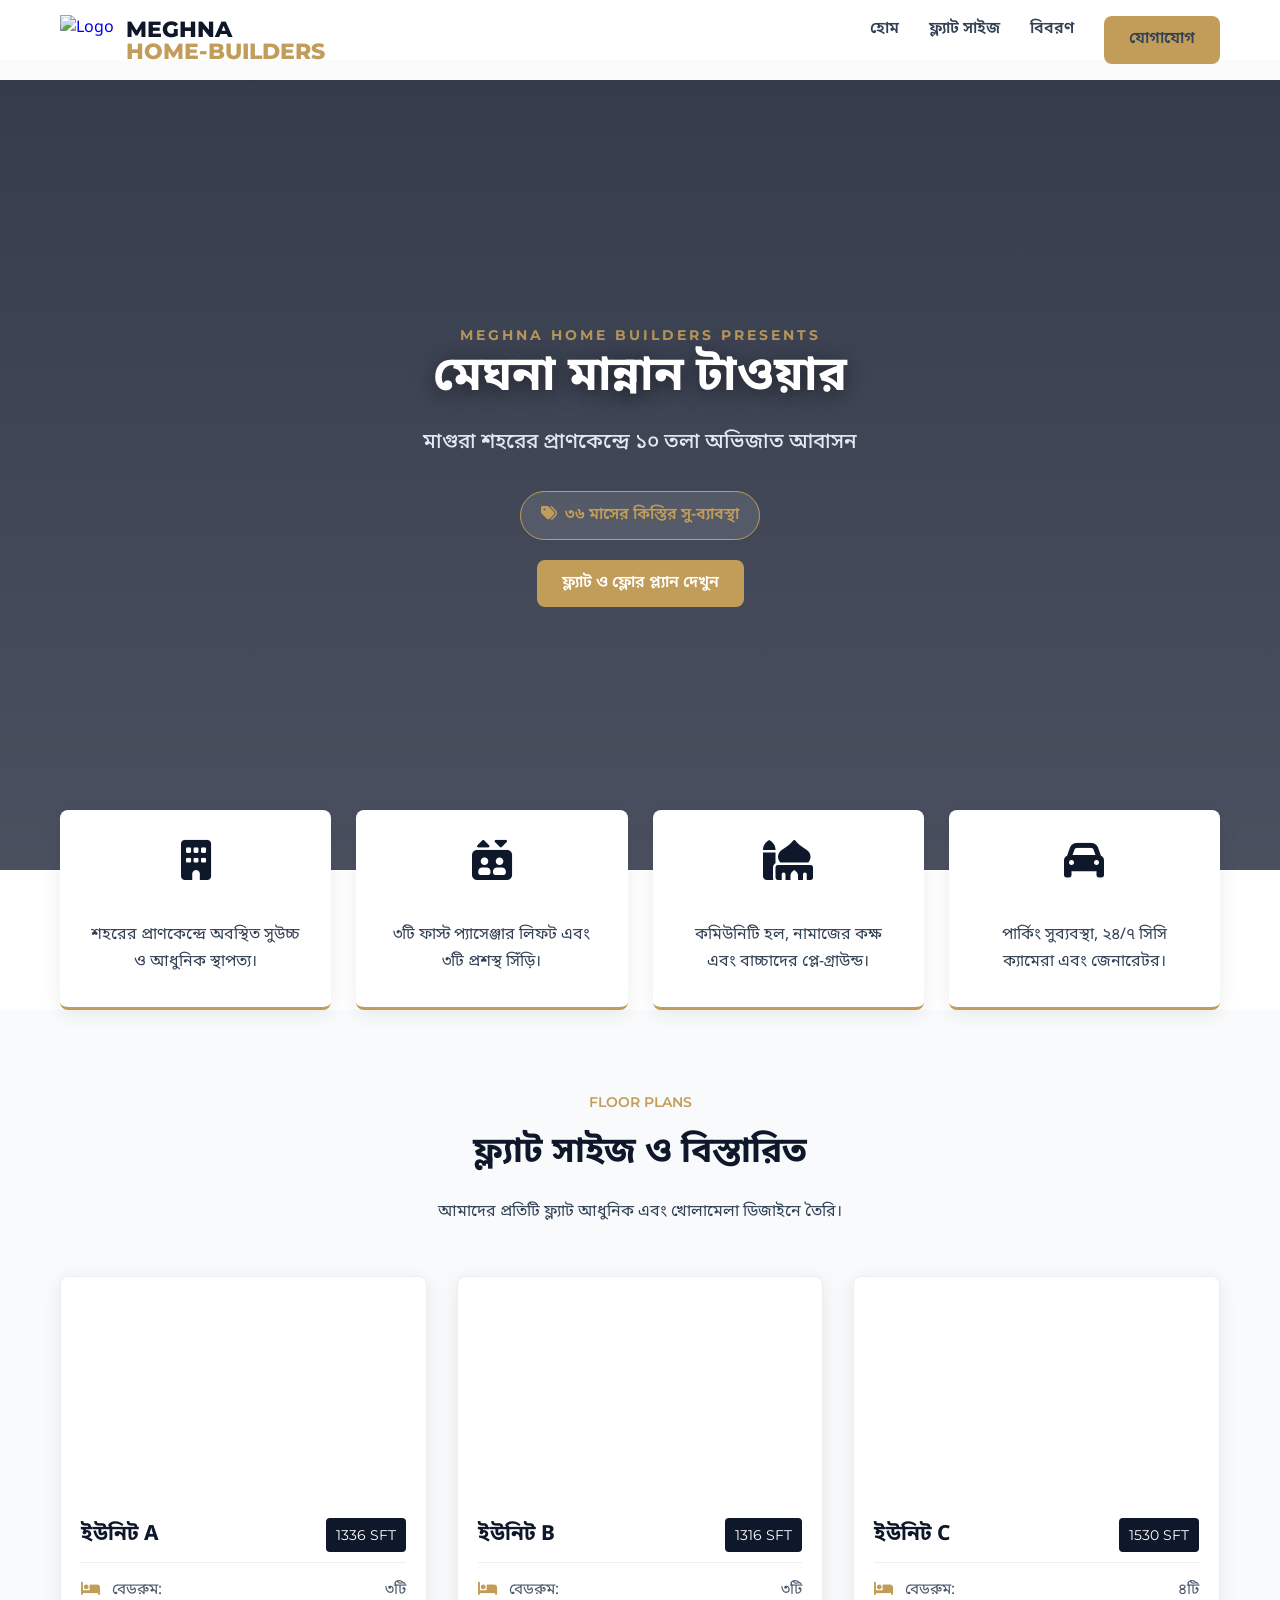
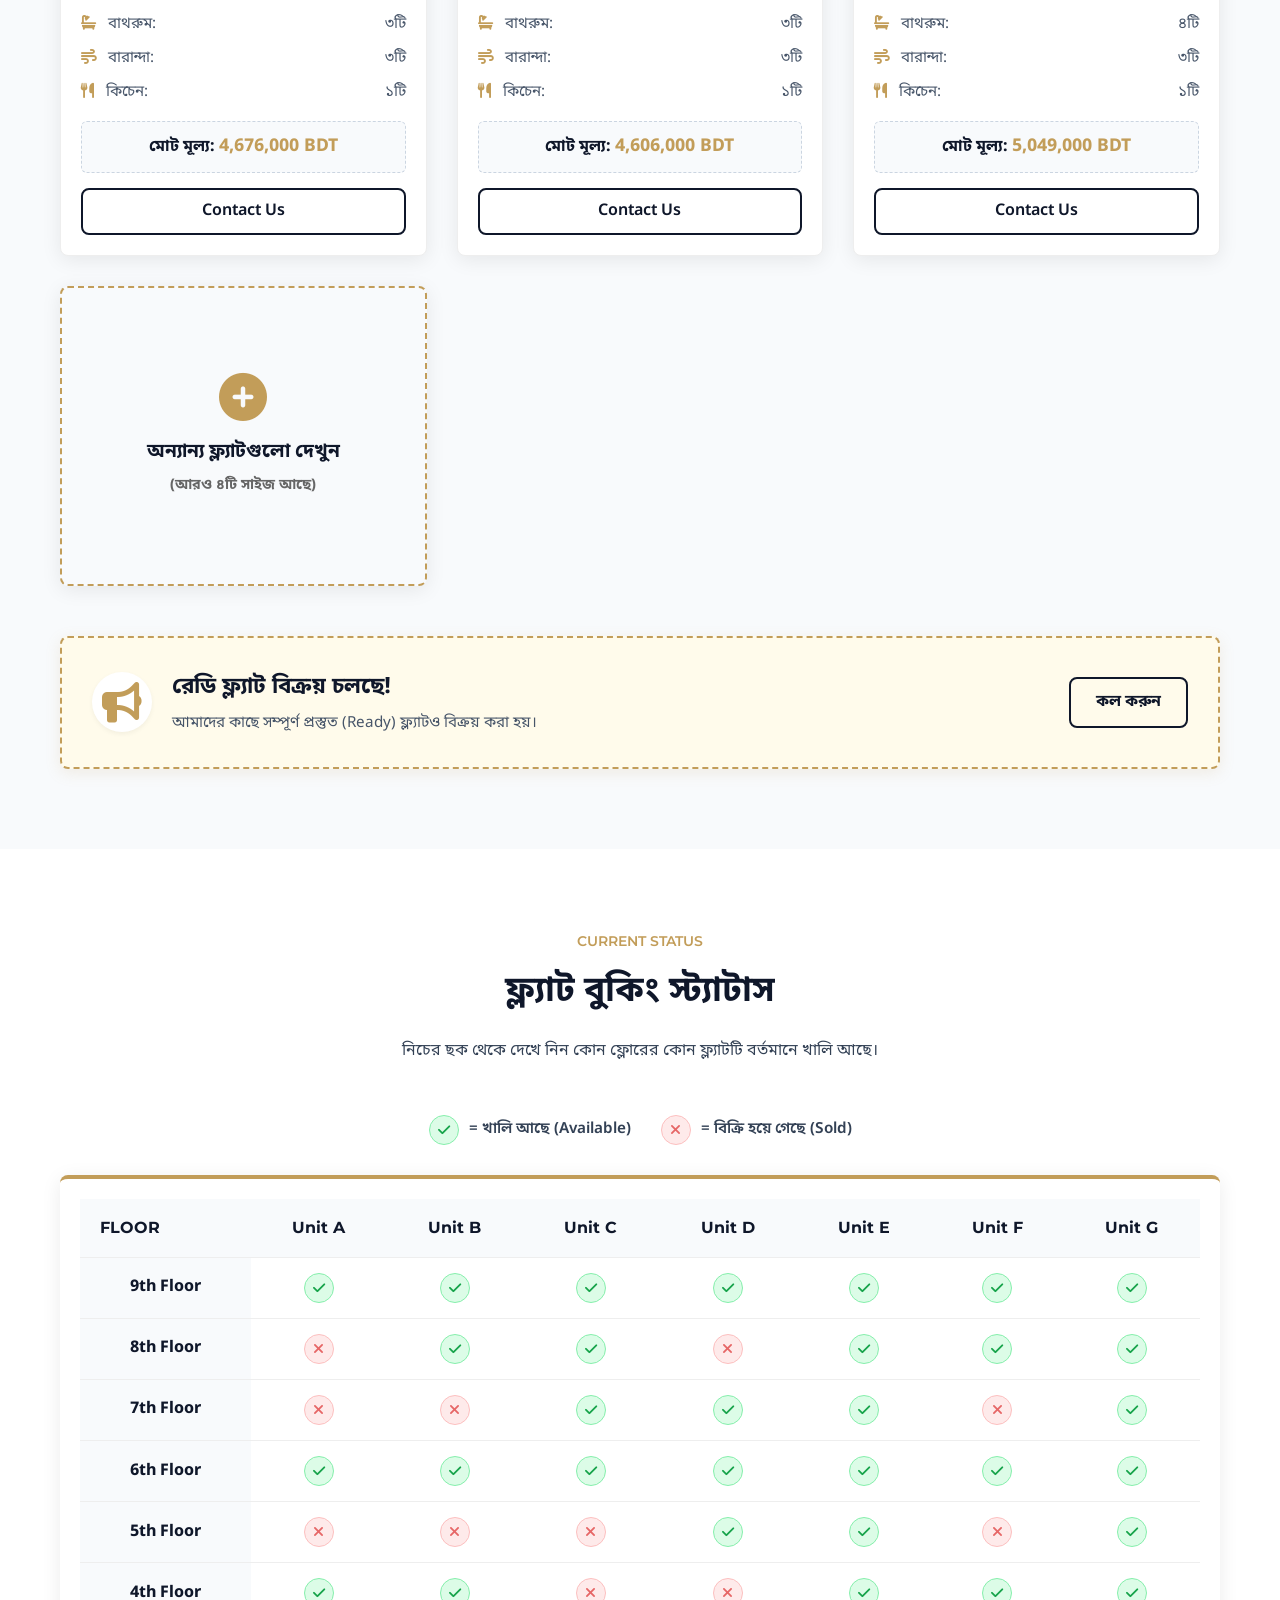
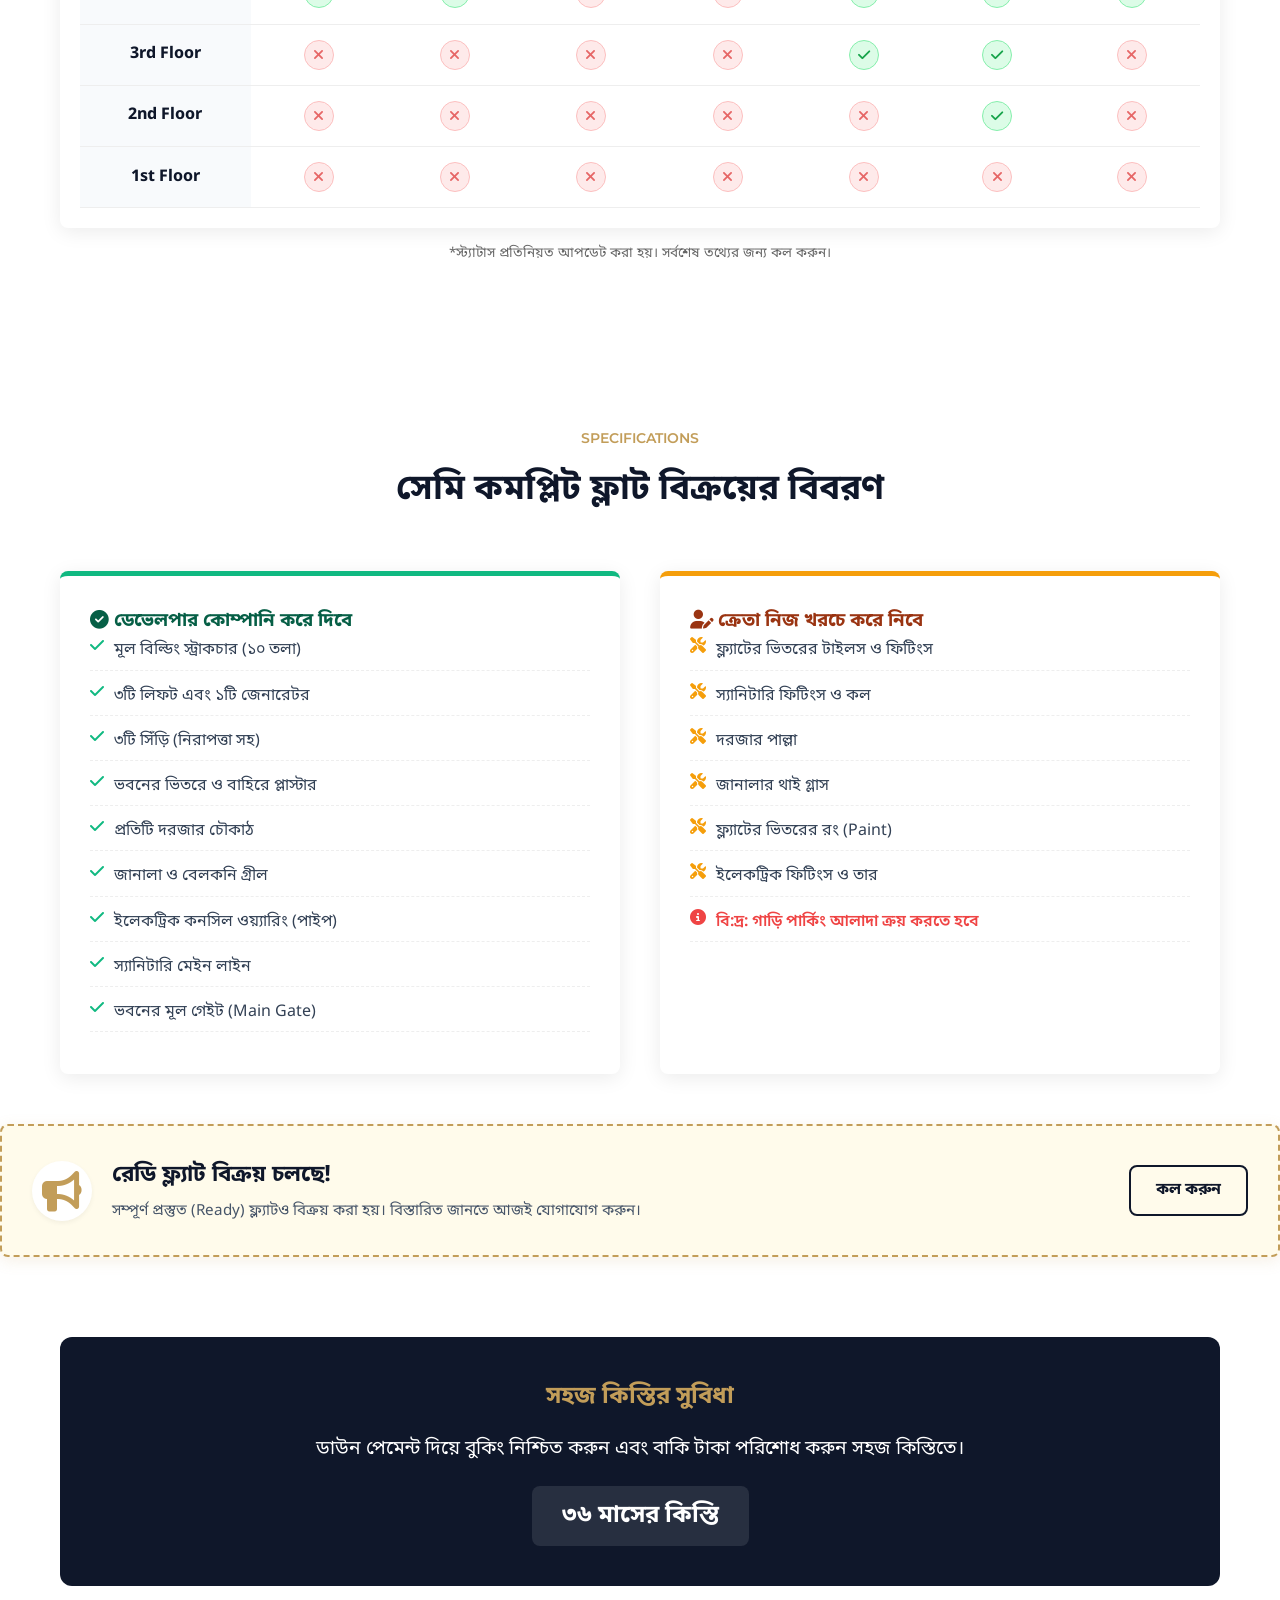
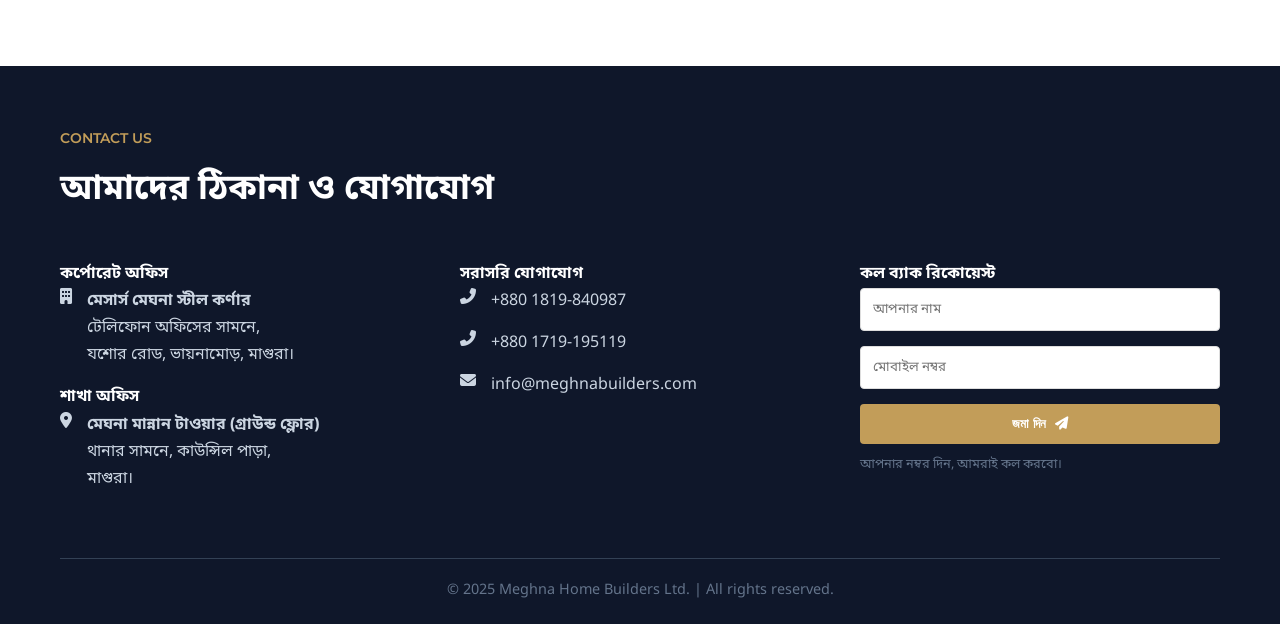
==== index.html @ 2ea417c2 "Update index.html Small update" ====
<!doctypehtml>
<html lang=bn>
   <meta charset=UTF-8>
   <meta content="width=device-width,initial-scale=1"name=viewport>
   <!-- Social Media Sharing Meta Tags -->
<meta property="og:title" content="Meghna Mannan Tower - Luxury Living in Magura">
<meta property="og:description" content="10 Storied Building, 3 Lifts, Community Hall. Book your flat today!">
<meta property="og:image" content="https://i.ibb.co.com/zVhRbnTK/meghna.jpg"> <!-- Uses your logo or use a building pic -->
<meta property="og:url" content="https://meghnabuilders.com">
<meta property="og:type" content="website">
   <title>Meghna Home Builders Ltd. - Magura</title>
   <link href=https://fonts.googleapis.com rel=preconnect>
   <link href=https://fonts.gstatic.com rel=preconnect crossorigin>
   <link href="https://fonts.googleapis.com/css2?family=Montserrat:wght@400;600;700&family=Noto+Sans+Bengali:wght@300;400;500;600;700&display=swap"rel=stylesheet>
   <link href=https://cdnjs.cloudflare.com/ajax/libs/font-awesome/6.4.0/css/all.min.css rel=stylesheet>
<style>:root {
	--primary: #0f172a;
	--primary-light: #1e293b;
	--gold: #c29d59;
	--gold-hover: #d4af37;
	--bg-light: #f8fafc;
	--white: #ffffff;
	--text-main: #334155;
	--text-light: #475569;
	--font-eng: 'Montserrat', sans-serif;
	--font-bn: 'Noto Sans Bengali', sans-serif;
	--shadow: 0 4px 20px rgba(0, 0, 0, 0.08);
	--radius: 8px
}

* {
	margin: 0;
	padding: 0;
	box-sizing: border-box;
	scroll-behavior: smooth
}

body {
	font-family: var(--font-bn);
	color: var(--text-main);
	background-color: var(--white);
	line-height: 1.7;
	overflow-x: hidden
}

h1,
h2,
h3,
h4 {
	font-family: var(--font-bn);
	color: var(--primary);
	font-weight: 700
}

a {
	text-decoration: none;
	transition: .3s
}

ul {
	list-style: none
}

.container {
	max-width: 1200px;
	margin: 0 auto;
	padding: 0 20px
}

.section-padding {
	padding: 80px 0
}

.section-title {
	text-align: center;
	margin-bottom: 50px
}

.section-title span {
	color: var(--gold);
	font-weight: 600;
	text-transform: uppercase;
	font-size: .9rem;
	display: block;
	margin-bottom: 10px;
	font-family: var(--font-eng)
}

.section-title h2 {
	font-size: 2.2rem;
	margin-bottom: 15px
}

.reveal {
	opacity: 0;
	transform: translateY(30px);
	transition: all .8s ease
}

.reveal.active {
	opacity: 1;
	transform: translateY(0)
}

nav {
	position: fixed;
	top: 0;
	width: 100%;
	z-index: 1000;
	background: rgba(255, 255, 255, .98);
	box-shadow: 0 2px 15px rgba(0, 0, 0, .05);
	padding: 15px 0
}

.nav-wrapper {
	display: flex;
	justify-content: space-between;
	align-items: center
}

.logo {
	font-family: var(--font-eng);
	font-weight: 800;
	font-size: 1.4rem;
	color: var(--primary);
	text-transform: uppercase
}

.logo span {
	color: var(--gold)
}

.nav-menu {
	display: flex;
	gap: 30px
}

.nav-menu a {
	color: var(--text-main);
	font-weight: 600
}

.nav-menu a:hover {
	color: var(--gold)
}

.btn-gold {
	background: var(--gold);
	color: #fff;
	padding: 10px 25px;
	border-radius: var(--radius);
	font-weight: 600;
	display: inline-block
}

.btn-gold:hover {
	background: var(--gold-hover);
	transform: translateY(-2px)
}

.hero {
	height: 90vh;
	background: linear-gradient(rgba(15, 23, 42, .85), rgba(15, 23, 42, .75)), url(https://i.ibb.co.com/nMQMP2HK/meghna.jpg?q=80&w=2070&auto=format&fit=crop);
	background-size: cover;
	background-position: center;
	background-attachment: fixed;
	display: flex;
	align-items: center;
	justify-content: center;
	text-align: center;
	color: #fff;
	padding: 0 20px;
	margin-top: 60px
}

.hero h1 {
	font-size: 3rem;
	color: #fff;
	margin-bottom: 20px
}

.hero-badge {
	background: rgba(255, 255, 255, .1);
	border: 1px solid var(--gold);
	padding: 10px 20px;
	border-radius: 50px;
	color: var(--gold);
	font-weight: 600;
	margin-bottom: 20px;
	display: inline-block
}

.flat-grid {
	display: grid;
	grid-template-columns: repeat(auto-fill, minmax(300px, 1fr));
	gap: 30px
}

.flat-card {
	background: #fff;
	border-radius: var(--radius);
	overflow: hidden;
	box-shadow: var(--shadow);
	border: 1px solid #eee;
	transition: .3s
}

.flat-card:hover {
	transform: translateY(-5px);
	border-color: var(--gold)
}

.flat-img {
	height: 220px;
	background-size: cover;
	background-position: center
}

.flat-body {
	padding: 20px
}

.flat-title {
	display: flex;
	justify-content: space-between;
	align-items: center;
	margin-bottom: 15px;
	border-bottom: 1px solid #eee;
	padding-bottom: 10px
}

.flat-title h3 {
	font-size: 1.3rem;
	margin: 0
}

.size-badge {
	background: var(--primary);
	color: #fff;
	padding: 5px 10px;
	border-radius: 4px;
	font-size: .9rem;
	font-family: var(--font-eng)
}

.flat-features li {
	display: flex;
	justify-content: space-between;
	margin-bottom: 8px;
	font-size: .95rem;
	color: var(--text-light)
}

.flat-features i {
	color: var(--gold);
	margin-right: 8px
}

.show-more-card {
	display: flex;
	flex-direction: column;
	align-items: center;
	justify-content: center;
	background: var(--bg-light);
	border: 2px dashed var(--gold);
	cursor: pointer;
	min-height: 300px;
	transition: .3s
}

.show-more-card:hover {
	background: #fffbeb
}

.show-more-card i {
	font-size: 3rem;
	color: var(--gold);
	margin-bottom: 15px
}

.show-more-card span {
	font-size: 1.2rem;
	font-weight: 700;
	color: var(--primary)
}

.hidden-flats {
	display: none
}

.features-grid {
	display: grid;
	grid-template-columns: repeat(auto-fit, minmax(250px, 1fr));
	gap: 25px;
	margin-top: -60px;
	position: relative;
	z-index: 10
}

.feature-box {
	background: #fff;
	padding: 30px;
	border-radius: var(--radius);
	box-shadow: var(--shadow);
	text-align: center;
	border-bottom: 3px solid var(--gold)
}

.feature-box i {
	font-size: 2.5rem;
	color: var(--primary);
	margin-bottom: 15px
}

.specs-container {
	display: grid;
	grid-template-columns: 1fr 1fr;
	gap: 40px
}

.spec-card {
	background: #fff;
	padding: 30px;
	border-radius: var(--radius);
	box-shadow: var(--shadow)
}

.spec-card.developer {
	border-top: 5px solid #10b981
}

.spec-card.buyer {
	border-top: 5px solid #f59e0b
}

.spec-list li {
	margin-bottom: 12px;
	border-bottom: 1px dashed #eee;
	padding-bottom: 5px;
	display: flex;
	gap: 10px
}

footer {
	background: var(--primary);
	color: #fff;
	padding: 60px 0 20px
}

.footer-grid {
	display: grid;
	grid-template-columns: repeat(auto-fit, minmax(300px, 1fr));
	gap: 40px
}

.contact-item {
	display: flex;
	gap: 15px;
	margin-bottom: 15px;
	color: #cbd5e1
}

@media (max-width:768px) {
	.hero h1 {
		font-size: 2rem
	}

	.nav-menu {
		display: none
	}

	.specs-container {
		grid-template-columns: 1fr
	}

	.features-grid {
		margin-top: 30px
	}
}

.ready-flat-notice {
	margin-top: 50px;
	background: #fffbeb;
	border: 2px dashed var(--gold);
	border-radius: var(--radius);
	padding: 30px;
	display: flex;
	align-items: center;
	justify-content: space-between;
	gap: 20px;
	flex-wrap: wrap;
	box-shadow: 0 4px 15px rgba(194, 157, 89, .15)
}

.notice-content {
	display: flex;
	align-items: center;
	gap: 20px
}

.notice-icon {
	font-size: 2.5rem;
	color: var(--gold);
	background: #fff;
	width: 60px;
	height: 60px;
	border-radius: 50%;
	display: flex;
	align-items: center;
	justify-content: center;
	box-shadow: 0 2px 5px rgba(0, 0, 0, .05)
}

.notice-text h3 {
	font-size: 1.4rem;
	margin-bottom: 5px;
	color: var(--primary)
}

.notice-text p {
	margin: 0;
	color: var(--text-light);
	font-size: .95rem
}

.btn-contact-outline {
	border: 2px solid var(--primary);
	color: var(--primary);
	padding: 10px 25px;
	border-radius: var(--radius);
	font-weight: 700;
	white-space: nowrap
}

.btn-contact-outline:hover {
	background: var(--primary);
	color: #fff
}

@media (max-width:768px) {
	.ready-flat-notice {
		flex-direction: column;
		text-align: center
	}

	.notice-content {
		flex-direction: column;
		gap: 10px
	}
}

.logo-wrapper {
	display: flex;
	align-items: center;
	gap: 12px;
	text-decoration: none
}

.logo-img {
	height: 50px;
	width: auto
}

.logo-text {
	font-family: var(--font-eng);
	font-weight: 800;
	font-size: 1.4rem;
	color: var(--primary);
	text-transform: uppercase;
	line-height: 1;
	display: flex;
	flex-direction: column
}

.logo-text span {
	color: var(--gold)
}

@media (max-width:768px) {
	.logo-img {
		height: 40px
	}

	.logo-text {
		font-size: 1.1rem
	}
}

.menu-toggle {
	display: none;
	font-size: 1.8rem;
	color: var(--primary);
	cursor: pointer
}

@media (max-width:768px) {
	.menu-toggle {
		display: block
	}

	.nav-menu {
		display: none;
		position: absolute;
		top: 100%;
		left: 0;
		width: 100%;
		background: var(--white);
		flex-direction: column;
		padding: 20px 0;
		box-shadow: 0 5px 15px rgba(0, 0, 0, .1);
		text-align: center;
		gap: 20px;
		border-top: 1px solid #eee
	}

	.nav-menu.active {
		display: flex;
		animation: slideDown .3s ease forwards
	}

	@keyframes slideDown {
		from {
			opacity: 0;
			transform: translateY(-10px)
		}

		to {
			opacity: 1;
			transform: translateY(0)
		}
	}
}

.dev-intro {
	font-family: var(--font-eng);
	color: var(--gold);
	font-size: .9rem;
	letter-spacing: 3px;
	text-transform: uppercase;
	font-weight: 700;
	margin-bottom: 5px;
	display: block;
	opacity: .9
}

.project-name {
	font-size: 4rem;
	font-weight: 700;
	color: var(--white);
	margin-bottom: 10px;
	text-shadow: 0 4px 20px rgba(0, 0, 0, .5);
	line-height: 1.1
}

.project-location {
	font-size: 1.3rem;
	color: #e2e8f0;
	font-weight: 500;
	margin-bottom: 30px;
	display: block
}

@media (max-width:768px) {
	.dev-intro {
		font-size: .75rem;
		letter-spacing: 1px
	}

	.project-name {
		font-size: 2.5rem
	}

	.project-location {
		font-size: 1rem
	}
}


/* --- PRICE & CARD BUTTON --- */
.price-box {
    background: #f8fafc;
    padding: 10px;
    border-radius: 6px;
    text-align: center;
    margin: 15px 0;
    font-weight: 700;
    color: var(--primary);
    border: 1px dashed #cbd5e1;
}
.price-box span {
    color: var(--gold);
    font-size: 1.1rem;
}
.btn-card-action {
    display: block;
    width: 100%;
    text-align: center;
    background: transparent;
    border: 2px solid var(--primary);
    color: var(--primary);
    padding: 8px 0;
    border-radius: var(--radius);
    font-weight: 600;
    transition: 0.3s;
}
.btn-card-action:hover {
    background: var(--primary);
    color: white;
}


/* --- HIDE/SHOW LOGIC --- */
/* This hides the extra flats by default */
.hidden-flats {
    display: none !important;
}

/* This makes sure the animation plays when they appear */
.extra-flat.reveal.active {
    animation: fadeInUp 0.5s ease forwards;
}

@keyframes fadeInUp {
    from { opacity: 0; transform: translateY(20px); }
    to { opacity: 1; transform: translateY(0); }
}

/* --- AVAILABILITY TABLE STYLES --- */
.table-container {
    overflow-x: auto; /* Scroll on mobile */
    background: white;
    border-radius: var(--radius);
    box-shadow: var(--shadow);
    padding: 20px;
    border-top: 4px solid var(--gold);
}

.status-table {
    width: 100%;
    border-collapse: collapse;
    min-width: 600px; /* Ensures layout doesn't break on small screens */
}

.status-table th, .status-table td {
    padding: 15px;
    text-align: center;
    border-bottom: 1px solid #eee;
}

.status-table th {
    background: var(--bg-light);
    color: var(--primary);
    font-weight: 700;
    font-family: var(--font-eng);
}

.floor-name {
    font-weight: 700;
    color: var(--primary);
    background: #f8fafc;
    text-align: left;
}

/* Indicators */
.status-dot {
    display: inline-flex;
    align-items: center;
    justify-content: center;
    width: 30px;
    height: 30px;
    border-radius: 50%;
    font-size: 14px;
    transition: 0.3s;
}

.is-available {
    background-color: #dcfce7; /* Light Green Bg */
    color: #16a34a; /* Dark Green Icon */
    border: 1px solid #86efac;
    cursor: pointer;
}
.is-available:hover {
    transform: scale(1.1);
    background-color: #16a34a;
    color: white;
}

.is-booked {
    background-color: #fee2e2; /* Light Red Bg */
    color: #dc2626; /* Dark Red Icon */
    border: 1px solid #fca5a5;
    opacity: 0.7;
    cursor: not-allowed;
}

/* Legend */
.legend-box {
    display: flex;
    justify-content: center;
    gap: 30px;
    margin-bottom: 30px;
    flex-wrap: wrap;
}
.legend-item {
    display: flex;
    align-items: center;
    gap: 10px;
    font-weight: 600;
    font-size: 0.95rem;
}

.contact-form input, .contact-form textarea {
    width: 100%;
    padding: 12px;
    margin-bottom: 15px;
    border: 1px solid #ddd;
    border-radius: 4px;
    font-family: var(--font-bn);
}
.contact-form button {
    width: 100%;
    background: var(--gold);
    color: white;
    border: none;
    padding: 12px;
    font-weight: 700;
    cursor: pointer;
    border-radius: 4px;
}
.contact-form button:hover { background: var(--gold-hover); }

h4 {
	color: white;
	}
</style>   <nav>
      <div class="container nav-wrapper">
         <a href=#home class=logo-wrapper>
            <img alt=Logo class=logo-img src=https://i.ibb.co/zVhRbnTK/meghna.jpg>
            <div class=logo-text>MEGHNA <span>HOME-BUILDERS</span></div>
         </a>
         <div class=menu-toggle onclick=toggleMenu()><i class="fas fa-bars"></i></div>
         <div class=nav-menu id=mobileMenu><a href=#home>হোম</a> <a href=#apartments>ফ্ল্যাট সাইজ</a> <a href=#specs>বিবরণ</a> <a href=#contact class=btn-gold>যোগাযোগ</a></div>
      </div>
   </nav>
   <header class=hero id=home>
      <div class="reveal container">
         <span class=dev-intro>Meghna Home Builders Presents</span>
         <h1 class=project-name>মেঘনা মান্নান টাওয়ার</h1>
         <span class=project-location>মাগুরা শহরের প্রাণকেন্দ্রে ১০ তলা অভিজাত আবাসন</span>
         <div class=hero-badge><i class="fas fa-tags"style=margin-right:8px></i>৩৬ মাসের কিস্তির সু-ব্যাবস্থা</div>
         <br><a href=#apartments class=btn-gold>ফ্ল্যাট ও ফ্লোর প্ল্যান দেখুন</a>
      </div>
   </header>
   <section class=container>
      <div class="reveal features-grid">
         <div class=feature-box>
            <i class="fas fa-building"></i>
            <h4>১০ তলা ভবন</h4>
            <p>শহরের প্রাণকেন্দ্রে অবস্থিত সুউচ্চ ও আধুনিক স্থাপত্য।
         </div>
         <div class=feature-box>
            <i class="fas fa-elevator"></i>
            <h4>লিফট ও সিঁড়ি</h4>
            <p>৩টি ফাস্ট প্যাসেঞ্জার লিফট এবং ৩টি প্রশস্থ সিঁড়ি।
         </div>
         <div class=feature-box>
            <i class="fas fa-mosque"></i>
            <h4>কমিউনিটি সুবিধা</h4>
            <p>কমিউনিটি হল, নামাজের কক্ষ এবং বাচ্চাদের প্লে-গ্রাউন্ড।
         </div>
         <div class=feature-box>
            <i class="fas fa-car"></i>
            <h4>পার্কিং ও নিরাপত্তা</h4>
            <p>পার্কিং সুব্যবস্থা, ২৪/৭ সিসি ক্যামেরা এবং জেনারেটর।
         </div>
      </div>
   </section>

   
   
   <!-- APARTMENTS SECTION (Updated) -->
    <section id="apartments" class="section-padding" style="background: var(--bg-light);">
        <div class="container">
            <div class="section-title reveal">
                <span>Floor Plans</span>
                <h2>ফ্ল্যাট সাইজ ও বিস্তারিত</h2>
                <p>আমাদের প্রতিটি ফ্ল্যাট আধুনিক এবং খোলামেলা ডিজাইনে তৈরি।</p>
            </div>

            <!-- The Grid Container -->
            <div class="flat-grid reveal" id="flatContainer">
                
                <!-- Unit A (Price: 3500 x 1336 = 4,676,000) -->
                <div class="flat-card">
                    <div class="flat-img" style="background-image: url('https://images.unsplash.com/photo-1502672260266-1c1ef2d93688?q=80&w=800&auto=format&fit=crop');"></div>
                    <div class="flat-body">
                        <div class="flat-title">
                            <h3>ইউনিট A</h3>
                            <span class="size-badge">1336 SFT</span>
                        </div>
                        <ul class="flat-features">
                            <li><span><i class="fas fa-bed"></i> বেডরুম:</span> <span>৩টি</span></li>
                            <li><span><i class="fas fa-bath"></i> বাথরুম:</span> <span>৩টি</span></li>
                            <li><span><i class="fas fa-wind"></i> বারান্দা:</span> <span>৩টি</span></li>
                            <li><span><i class="fas fa-utensils"></i> কিচেন:</span> <span>১টি</span></li>
                        </ul>
                        <!-- Price & Button -->
                        <div class="price-box">
                            মোট মূল্য: <span>4,676,000 BDT</span>
                        </div>
                        <a href="#contact" class="btn-card-action">Contact Us</a>
                    </div>
                </div>

                <!-- Unit B (Price: 3500 x 1316 = 4,606,000) -->
                <div class="flat-card">
                    <div class="flat-img" style="background-image: url('https://images.unsplash.com/photo-1560448204-e02f11c3d0e2?q=80&w=800&auto=format&fit=crop');"></div>
                    <div class="flat-body">
                        <div class="flat-title">
                            <h3>ইউনিট B</h3>
                            <span class="size-badge">1316 SFT</span>
                        </div>
                        <ul class="flat-features">
                            <li><span><i class="fas fa-bed"></i> বেডরুম:</span> <span>৩টি</span></li>
                            <li><span><i class="fas fa-bath"></i> বাথরুম:</span> <span>৩টি</span></li>
                            <li><span><i class="fas fa-wind"></i> বারান্দা:</span> <span>৩টি</span></li>
                            <li><span><i class="fas fa-utensils"></i> কিচেন:</span> <span>১টি</span></li>
                        </ul>
                        <!-- Price & Button -->
                        <div class="price-box">
                            মোট মূল্য: <span>4,606,000 BDT</span>
                        </div>
                        <a href="#contact" class="btn-card-action">Contact Us</a>
                    </div>
                </div>

                <!-- Unit C (Price: 3300 x 1530 = 5,049,000) -->
                <div class="flat-card">
                    <div class="flat-img" style="background-image: url('https://images.unsplash.com/photo-1460317442991-0ec209397118?q=80&w=800&auto=format&fit=crop');"></div>
                    <div class="flat-body">
                        <div class="flat-title">
                            <h3>ইউনিট C</h3>
                            <span class="size-badge">1530 SFT</span>
                        </div>
                        <ul class="flat-features">
                            <li><span><i class="fas fa-bed"></i> বেডরুম:</span> <span>৪টি</span></li>
                            <li><span><i class="fas fa-bath"></i> বাথরুম:</span> <span>৪টি</span></li>
                            <li><span><i class="fas fa-wind"></i> বারান্দা:</span> <span>৩টি</span></li>
                            <li><span><i class="fas fa-utensils"></i> কিচেন:</span> <span>১টি</span></li>
                        </ul>
                        <!-- Price & Button -->
                        <div class="price-box">
                            মোট মূল্য: <span>5,049,000 BDT</span>
                        </div>
                        <a href="#contact" class="btn-card-action">Contact Us</a>
                    </div>
                </div>

                <!-- Show More Button Card (4th Place) -->
                <div class="flat-card show-more-card" id="showMoreBtn" onclick="showAllFlats()">
                    <i class="fas fa-plus-circle"></i>
                    <span>অন্যান্য ফ্ল্যাটগুলো দেখুন</span>
                    <span style="font-size: 0.9rem; color: #666; margin-top: 5px;">(আরও ৪টি সাইজ আছে)</span>
                </div>

                <!-- HIDDEN FLATS (D, E, F, G) -->
                
                <!-- Unit D (Price: 3300 x 1125 = 3,712,500) -->
                <div class="flat-card hidden-flats extra-flat">
                    <div class="flat-img" style="background-image: url('https://images.unsplash.com/photo-1522708323590-d24dbb6b0267?q=80&w=800&auto=format&fit=crop');"></div>
                    <div class="flat-body">
                        <div class="flat-title">
                            <h3>ইউনিট D</h3>
                            <span class="size-badge">1125 SFT</span>
                        </div>
                        <ul class="flat-features">
                            <li><span><i class="fas fa-bed"></i> বেডরুম:</span> <span>৩টি</span></li>
                            <li><span><i class="fas fa-bath"></i> বাথরুম:</span> <span>২টি</span></li>
                            <li><span><i class="fas fa-wind"></i> বারান্দা:</span> <span>২টি</span></li>
                            <li><span><i class="fas fa-utensils"></i> কিচেন:</span> <span>১টি</span></li>
                        </ul>
                        <!-- Price & Button -->
                        <div class="price-box">
                            মোট মূল্য: <span>3,712,500 BDT</span>
                        </div>
                        <a href="#contact" class="btn-card-action">Contact Us</a>
                    </div>
                </div>

                <!-- Unit E (Price: 3300 x 1080 = 3,564,000) -->
                <div class="flat-card hidden-flats extra-flat">
                    <div class="flat-img" style="background-image: url('https://images.unsplash.com/photo-1502005229762-cf1b2da7c5d6?q=80&w=800&auto=format&fit=crop');"></div>
                    <div class="flat-body">
                        <div class="flat-title">
                            <h3>ইউনিট E</h3>
                            <span class="size-badge">1080 SFT</span>
                        </div>
                        <ul class="flat-features">
                            <li><span><i class="fas fa-bed"></i> বেডরুম:</span> <span>৩টি</span></li>
                            <li><span><i class="fas fa-bath"></i> বাথরুম:</span> <span>২টি</span></li>
                            <li><span><i class="fas fa-wind"></i> বারান্দা:</span> <span>২টি</span></li>
                            <li><span><i class="fas fa-utensils"></i> কিচেন:</span> <span>১টি</span></li>
                        </ul>
                        <!-- Price & Button -->
                        <div class="price-box">
                            মোট মূল্য: <span>3,564,000 BDT</span>
                        </div>
                        <a href="#contact" class="btn-card-action">Contact Us</a>
                    </div>
                </div>

                <!-- Unit F (Price: 3300 x 1248 = 4,118,400) -->
                <div class="flat-card hidden-flats extra-flat">
                    <div class="flat-img" style="background-image: url('https://images.unsplash.com/photo-1493809842364-78817add7ffb?q=80&w=800&auto=format&fit=crop');"></div>
                    <div class="flat-body">
                        <div class="flat-title">
                            <h3>ইউনিট F</h3>
                            <span class="size-badge">1248 SFT</span>
                        </div>
                        <ul class="flat-features">
                            <li><span><i class="fas fa-bed"></i> বেডরুম:</span> <span>৩টি</span></li>
                            <li><span><i class="fas fa-bath"></i> বাথরুম:</span> <span>৩টি</span></li>
                            <li><span><i class="fas fa-wind"></i> বারান্দা:</span> <span>৩টি</span></li>
                            <li><span><i class="fas fa-utensils"></i> কিচেন:</span> <span>১টি</span></li>
                        </ul>
                        <!-- Price & Button -->
                        <div class="price-box">
                            মোট মূল্য: <span>4,118,400 BDT</span>
                        </div>
                        <a href="#contact" class="btn-card-action">Contact Us</a>
                    </div>
                </div>

                <!-- Unit G (Price: 3500 x 1327 = 4,644,500) -->
                <div class="flat-card hidden-flats extra-flat">
                    <div class="flat-img" style="background-image: url('https://images.unsplash.com/photo-1460317442991-0ec209397118?q=80&w=800&auto=format&fit=crop');"></div>
                    <div class="flat-body">
                        <div class="flat-title">
                            <h3>ইউনিট G</h3>
                            <span class="size-badge">1327 SFT</span>
                        </div>
                        <ul class="flat-features">
                            <li><span><i class="fas fa-bed"></i> বেডরুম:</span> <span>৩টি</span></li>
                            <li><span><i class="fas fa-bath"></i> বাথরুম:</span> <span>৩টি</span></li>
                            <li><span><i class="fas fa-wind"></i> বারান্দা:</span> <span>৩টি</span></li>
                            <li><span><i class="fas fa-utensils"></i> কিচেন:</span> <span>১টি</span></li>
                        </ul>
                        <!-- Price & Button -->
                        <div class="price-box">
                            মোট মূল্য: <span>4,644,500 BDT</span>
                        </div>
                        <a href="#contact" class="btn-card-action">Contact Us</a>
                    </div>
                </div>

            </div>
            
            <!-- Ready Flat Notice (Optional: keep this here if you want it below the grid) -->
            <div class="ready-flat-notice reveal">
                <div class="notice-content">
                    <div class="notice-icon"><i class="fas fa-bullhorn"></i></div>
                    <div class="notice-text">
                        <h3>রেডি ফ্ল্যাট বিক্রয় চলছে!</h3>
                        <p>আমাদের কাছে সম্পূর্ণ প্রস্তুত (Ready) ফ্ল্যাটও বিক্রয় করা হয়।</p>
                    </div>
                </div>
                <a href="#contact" class="btn-contact-outline">কল করুন</a>
            </div>

        </div>
    </section>
    
    <!-- AVAILABILITY SECTION -->
<section id="availability" class="section-padding">
    <div class="container reveal">
        <div class="section-title">
            <span>Current Status</span>
            <h2>ফ্ল্যাট বুকিং স্ট্যাটাস</h2>
            <p>নিচের ছক থেকে দেখে নিন কোন ফ্লোরের কোন ফ্ল্যাটটি বর্তমানে খালি আছে।</p>
        </div>

        <!-- Legend (Instruction) -->
        <div class="legend-box">
            <div class="legend-item">
                <span class="status-dot is-available"><i class="fas fa-check"></i></span>
                <span>= খালি আছে (Available)</span>
            </div>
            <div class="legend-item">
                <span class="status-dot is-booked"><i class="fas fa-times"></i></span>
                <span>= বিক্রি হয়ে গেছে (Sold)</span>
            </div>
        </div>

        <!-- The Table -->
        <div class="table-container">
            <table class="status-table">
                <thead>
                    <tr>
                        <th style="text-align: left; padding-left: 20px;">FLOOR</th>
                        <th>Unit A</th>
                        <th>Unit B</th>
                        <th>Unit C</th>
                        <th>Unit D</th>
                        <th>Unit E</th>
                        <th>Unit F</th>
                        <th>Unit G</th>
                    </tr>
                </thead>
                <tbody>
                    <!-- 9th Floor -->
                    <tr>
                        <td class="floor-name">9th Floor</td>
                        <td><span class="status-dot is-available" title="Available"><i class="fas fa-check"></i></span></td>
                        <td><span class="status-dot is-available" title="Available"><i class="fas fa-check"></i></span></td>
                        <td><span class="status-dot is-available" title="Available"><i class="fas fa-check"></i></span></td>
                        <td><span class="status-dot is-available" title="Available"><i class="fas fa-check"></i></span></td>
                        <td><span class="status-dot is-available" title="Available"><i class="fas fa-check"></i></span></td>
                        <td><span class="status-dot is-available" title="Available"><i class="fas fa-check"></i></span></td>
                        <td><span class="status-dot is-available" title="Available"><i class="fas fa-check"></i></span></td>
                    </tr>
                    <!-- 8th Floor -->
                    <tr>
                        <td class="floor-name">8th Floor</td>
                        <td><span class="status-dot is-booked" title="Sold"><i class="fas fa-times"></i></span></td>
                        <td><span class="status-dot is-available" title="Available"><i class="fas fa-check"></i></span></td>
                        <td><span class="status-dot is-available" title="Available"><i class="fas fa-check"></i></span></td>
                        <td><span class="status-dot is-booked" title="Sold"><i class="fas fa-times"></i></span></td>
                        <td><span class="status-dot is-available" title="Available"><i class="fas fa-check"></i></span></td>
                        <td><span class="status-dot is-available" title="Available"><i class="fas fa-check"></i></span></td>
                        <td><span class="status-dot is-available" title="Available"><i class="fas fa-check"></i></span></td>
                    </tr>
                    <!-- 7th Floor -->
                    <tr>
                        <td class="floor-name">7th Floor</td>
                        <td><span class="status-dot is-booked" title="Sold"><i class="fas fa-times"></i></span></td>
                        <td><span class="status-dot is-booked" title="Sold"><i class="fas fa-times"></i></span></td>
                        <td><span class="status-dot is-available" title="Available"><i class="fas fa-check"></i></span></td>
                        <td><span class="status-dot is-available" title="Available"><i class="fas fa-check"></i></span></td>
                        <td><span class="status-dot is-available" title="Available"><i class="fas fa-check"></i></span></td>
                        <td><span class="status-dot is-booked" title="Sold"><i class="fas fa-times"></i></span></td>
                        <td><span class="status-dot is-available" title="Available"><i class="fas fa-check"></i></span></td>
                    </tr>
                    <!-- 6th Floor -->
                    <tr>
                        <td class="floor-name">6th Floor</td>
                        <td><span class="status-dot is-available" title="Available"><i class="fas fa-check"></i></span></td>
                        <td><span class="status-dot is-available" title="Available"><i class="fas fa-check"></i></span></td>
                        <td><span class="status-dot is-available" title="Available"><i class="fas fa-check"></i></span></td>
                        <td><span class="status-dot is-available" title="Available"><i class="fas fa-check"></i></span></td>
                        <td><span class="status-dot is-available" title="Available"><i class="fas fa-check"></i></span></td>
                        <td><span class="status-dot is-available" title="Available"><i class="fas fa-check"></i></span></td>
                        <td><span class="status-dot is-available" title="Available"><i class="fas fa-check"></i></span></td>
                    </tr>
                    <!-- 5th Floor -->
                    <tr>
                        <td class="floor-name">5th Floor</td>
                        <td><span class="status-dot is-booked" title="Sold"><i class="fas fa-times"></i></span></td>
                        <td><span class="status-dot is-booked" title="Sold"><i class="fas fa-times"></i></span></td>
                        <td><span class="status-dot is-booked" title="Sold"><i class="fas fa-times"></i></span></td>
                        <td><span class="status-dot is-available" title="Available"><i class="fas fa-check"></i></span></td>
                        <td><span class="status-dot is-available" title="Available"><i class="fas fa-check"></i></span></td>
                        <td><span class="status-dot is-booked" title="Sold"><i class="fas fa-times"></i></span></td>
                        <td><span class="status-dot is-available" title="Available"><i class="fas fa-check"></i></span></td>
                    </tr>
                    <!-- 4th Floor -->
                    <tr>
                        <td class="floor-name">4th Floor</td>
                        <td><span class="status-dot is-available" title="Available"><i class="fas fa-check"></i></span></td>
                        <td><span class="status-dot is-available" title="Available"><i class="fas fa-check"></i></span></td>
                        <td><span class="status-dot is-booked" title="Sold"><i class="fas fa-times"></i></span></td>
                        <td><span class="status-dot is-booked" title="Sold"><i class="fas fa-times"></i></span></td>
                        <td><span class="status-dot is-available" title="Available"><i class="fas fa-check"></i></span></td>
                        <td><span class="status-dot is-available" title="Available"><i class="fas fa-check"></i></span></td>
                        <td><span class="status-dot is-available" title="Available"><i class="fas fa-check"></i></span></td>
                    </tr>
                    <!-- 3rd Floor -->
                    <tr>
                        <td class="floor-name">3rd Floor</td>
                        <td><span class="status-dot is-booked" title="Sold"><i class="fas fa-times"></i></span></td>
                        <td><span class="status-dot is-booked" title="Sold"><i class="fas fa-times"></i></span></td>
                        <td><span class="status-dot is-booked" title="Sold"><i class="fas fa-times"></i></span></td>
                        <td><span class="status-dot is-booked" title="Sold"><i class="fas fa-times"></i></span></td>
                        <td><span class="status-dot is-available" title="Available"><i class="fas fa-check"></i></span></td>
                        <td><span class="status-dot is-available" title="Available"><i class="fas fa-check"></i></span></td>
                        <td><span class="status-dot is-booked" title="Sold"><i class="fas fa-times"></i></span></td>
                    </tr>
                    <!-- 2nd Floor -->
                    <tr>
                        <td class="floor-name">2nd Floor</td>
                        <td><span class="status-dot is-booked" title="Sold"><i class="fas fa-times"></i></span></td>
                        <td><span class="status-dot is-booked" title="Sold"><i class="fas fa-times"></i></span></td>
                        <td><span class="status-dot is-booked" title="Sold"><i class="fas fa-times"></i></span></td>
                        <td><span class="status-dot is-booked" title="Sold"><i class="fas fa-times"></i></span></td>
                        <td><span class="status-dot is-booked" title="Sold"><i class="fas fa-times"></i></span></td>
                        <td><span class="status-dot is-available" title="Available"><i class="fas fa-check"></i></span></td>
                        <td><span class="status-dot is-booked" title="Sold"><i class="fas fa-times"></i></span></td>
                    </tr>
                    <!-- 1st Floor -->
                    <tr>
                        <td class="floor-name">1st Floor</td>
                        <td><span class="status-dot is-booked" title="Sold"><i class="fas fa-times"></i></span></td>
                        <td><span class="status-dot is-booked" title="Sold"><i class="fas fa-times"></i></span></td>
                        <td><span class="status-dot is-booked" title="Sold"><i class="fas fa-times"></i></span></td>
                        <td><span class="status-dot is-booked" title="Sold"><i class="fas fa-times"></i></span></td>
                        <td><span class="status-dot is-booked" title="Sold"><i class="fas fa-times"></i></span></td>
                        <td><span class="status-dot is-booked" title="Sold"><i class="fas fa-times"></i></span></td>
                        <td><span class="status-dot is-booked" title="Sold"><i class="fas fa-times"></i></span></td>
                    </tr>
                </tbody>
            </table>
        </div>
        <p style="text-align: center; margin-top: 15px; font-size: 0.85rem; color: #666;">
            *স্ট্যাটাস প্রতিনিয়ত আপডেট করা হয়। সর্বশেষ তথ্যের জন্য কল করুন।
        </p>
    </div>
</section>
    
   <section class=section-padding id=specs>
      <div class=container>
         <div class="reveal section-title">
            <span>SPECIFICATIONS</span>
            <h2>সেমি কমপ্লিট ফ্লাট বিক্রয়ের বিবরণ</h2>
         </div>
         <div class="reveal specs-container">
            <div class="spec-card developer">
               <h3 style=color:#065f46><i class="fas fa-check-circle"></i> ডেভেলপার কোম্পানি করে দিবে</h3>
               <ul class=spec-list>
                  <li><i class="fas fa-check"style=color:#10b981></i> মূল বিল্ডিং স্ট্রাকচার (১০ তলা)
                  <li><i class="fas fa-check"style=color:#10b981></i> ৩টি লিফট এবং ১টি জেনারেটর
                  <li><i class="fas fa-check"style=color:#10b981></i> ৩টি সিঁড়ি (নিরাপত্তা সহ)
                  <li><i class="fas fa-check"style=color:#10b981></i> ভবনের ভিতরে ও বাহিরে প্লাস্টার
                  <li><i class="fas fa-check"style=color:#10b981></i> প্রতিটি দরজার চৌকাঠ
                  <li><i class="fas fa-check"style=color:#10b981></i> জানালা ও বেলকনি গ্রীল
                  <li><i class="fas fa-check"style=color:#10b981></i> ইলেকট্রিক কনসিল ওয়্যারিং (পাইপ)
                  <li><i class="fas fa-check"style=color:#10b981></i> স্যানিটারি মেইন লাইন
                  <li><i class="fas fa-check"style=color:#10b981></i> ভবনের মূল গেইট (Main Gate)
               </ul>
            </div>
            <div class="spec-card buyer">
               <h3 style=color:#9a3412><i class="fas fa-user-edit"></i> ক্রেতা নিজ খরচে করে নিবে</h3>
               <ul class=spec-list>
                  <li><i class="fas fa-tools"style=color:#f59e0b></i> ফ্ল্যাটের ভিতরের টাইলস ও ফিটিংস
                  <li><i class="fas fa-tools"style=color:#f59e0b></i> স্যানিটারি ফিটিংস ও কল
                  <li><i class="fas fa-tools"style=color:#f59e0b></i> দরজার পাল্লা
                  <li><i class="fas fa-tools"style=color:#f59e0b></i> জানালার থাই গ্লাস
                  <li><i class="fas fa-tools"style=color:#f59e0b></i> ফ্ল্যাটের ভিতরের রং (Paint)
                  <li><i class="fas fa-tools"style=color:#f59e0b></i> ইলেকট্রিক ফিটিংস ও তার
                  <li style=font-weight:600;color:#ef4444><i class="fas fa-info-circle"></i> বি:দ্র: গাড়ি পার্কিং আলাদা ক্রয় করতে হবে
               </ul>
            </div>
         </div>
      </div>
      <div class="reveal ready-flat-notice">
         <div class=notice-content>
            <div class=notice-icon><i class="fas fa-bullhorn"></i></div>
            <div class=notice-text>
               <h3>রেডি ফ্ল্যাট বিক্রয় চলছে!</h3>
               <p>সম্পূর্ণ প্রস্তুত (Ready) ফ্ল্যাটও বিক্রয় করা হয়। বিস্তারিত জানতে আজই যোগাযোগ করুন।
            </div>
         </div>
         <a href=#contact class=btn-contact-outline>কল করুন</a>
      </div>
   </section>
   <div class="reveal container"style=text-align:center;margin-bottom:80px>
      <div style=background:var(--primary);color:#fff;padding:40px;border-radius:12px>
         <h2 style=color:var(--gold);margin-bottom:15px>সহজ কিস্তির সুবিধা</h2>
         <p style=font-size:1.2rem;margin-bottom:20px>ডাউন পেমেন্ট দিয়ে বুকিং নিশ্চিত করুন এবং বাকি টাকা পরিশোধ করুন সহজ কিস্তিতে।
         <div style="font-size:1.5rem;font-weight:700;background:rgba(255,255,255,.1);display:inline-block;padding:10px 30px;border-radius:8px">৩৬ মাসের কিস্তি</div>
      </div>
   </div>
   
   <footer id="contact">
    <div class="container">
        <!-- Title -->
        <div class="section-title" style="text-align:left; margin-bottom:40px;">
            <span style="color:var(--gold)">CONTACT US</span>
            <h2 style="color:#fff">আমাদের ঠিকানা ও যোগাযোগ</h2>
        </div>

        <!-- 4 Column Grid -->
        <div class="footer-grid">
            
            <!-- 1. Corp Office -->
            <div class="footer-box">
                <h4>কর্পোরেট অফিস</h4>
                <div class="contact-item">
                    <i class="fas fa-building"></i>
                    <div>
                        <strong>মেসার্স মেঘনা স্টীল কর্ণার</strong><br>
                        টেলিফোন অফিসের সামনে,<br>
                        যশোর রোড, ভায়নামোড়, মাগুরা।
                    </div>
                </div>
                             <h4>শাখা অফিস</h4>
                <div class="contact-item">
                    <i class="fas fa-map-marker-alt"></i>
                    <div>
                        <strong>মেঘনা মান্নান টাওয়ার (গ্রাউন্ড ফ্লোর)</strong><br>
                        থানার সামনে, কাউন্সিল পাড়া,<br>
                        মাগুরা।
                    </div>
                </div>
            </div>


            <!-- 2. Phone/Email -->
            <div class="footer-box">
                <h4>সরাসরি যোগাযোগ</h4>
                <div class="contact-item">
                    <i class="fas fa-phone-alt"></i> 
                    <a href="tel:+8801819840987" style="color:#cbd5e1">+880 1819-840987</a>
                </div>
                <div class="contact-item">
                    <i class="fas fa-phone-alt"></i> 
                    <a href="tel:+8801719195119" style="color:#cbd5e1">+880 1719-195119</a>
                </div>
                <div class="contact-item">
                    <i class="fas fa-envelope"></i> 
                    <span>info@meghnabuilders.com</span>
                </div>
            </div>

<!-- 4. Call Back Form (AJAX Version) -->
            <div class="footer-box">
                <h4>কল ব্যাক রিকোয়েস্ট</h4>
                
                <!-- Added ID "my-form" -->
                <form id="my-form" class="contact-form" action="https://formspree.io/f/mnnkddzy" method="POST">
                    
                    <input type="text" name="name" placeholder="আপনার নাম" required>
                    <input type="tel" name="phone" placeholder="মোবাইল নম্বর" required>
                    <input type="hidden" name="_subject" value="New Call Back Request - Meghna Builders">
                    
                    <button type="submit" id="my-form-button">জমা দিন <i class="fas fa-paper-plane" style="margin-left:5px;"></i></button>
                </form>
                
                <!-- Status Message Area -->
                <p id="my-form-status" style="font-size:0.9rem; margin-top:10px;"></p>

                <p style="font-size:0.8rem; color:#64748b; margin-top:5px;">
                    আপনার নম্বর দিন, আমরাই কল করবো।
                </p>
            </div>
        

    </div>
            <!-- Copyright -->
            <div style="border-top:1px solid #334155; margin-top:50px; padding-top:20px; text-align:center; color:#64748b; font-size:0.9rem;">
            © 2025 Meghna Home Builders Ltd. | All rights reserved.
        </div>
</footer>





<script>
    // 1. Scroll Reveal Animation
    const observer = new IntersectionObserver((entries) => {
        entries.forEach((entry) => {
            if (entry.isIntersecting) {
                entry.target.classList.add('active');
            }
        });
    }, { threshold: 0.1 });

    // Start observing existing elements
    document.querySelectorAll('.reveal').forEach((el) => observer.observe(el));

    // 2. SHOW MORE LOGIC (Fixed & Robust)
    function showAllFlats() {
        // Find the button
        const btn = document.getElementById('showMoreBtn');
        
        // Find the hidden apartments
        const hiddenFlats = document.querySelectorAll('.extra-flat');

        // A. Hide the button immediately
        if (btn) {
            btn.style.display = 'none'; // Hides it visually
        }

        // B. Reveal the apartments
        if (hiddenFlats.length > 0) {
            hiddenFlats.forEach(flat => {
                // 1. Remove the class that hides it
                flat.classList.remove('hidden-flats');
                
                // 2. Force it to be visible (Grid item default)
                flat.style.display = 'block'; // Or 'unset' to let Grid handle it
                
                // 3. Add animation classes
                // We add 'reveal' so the Observer can pick it up, or just add 'active' directly
                flat.classList.add('reveal');
                
                // Small delay to allow the browser to realize it's visible before animating
                setTimeout(() => {
                    flat.classList.add('active');
                }, 50);
            });
        } else {
            console.error("No flats found with class .extra-flat");
        }
    }

    // 3. Mobile Menu Toggle
    function toggleMenu() {
        const menu = document.getElementById('mobileMenu');
        if (menu) {
            menu.classList.toggle('active');
        }
    }

    // 4. Close menu when clicking links
    const navLinks = document.querySelectorAll('.nav-menu a');
    navLinks.forEach(link => {
        link.addEventListener('click', () => {
            const menu = document.getElementById('mobileMenu');
            if (menu) menu.classList.remove('active');
        });
    });
    
    
    
    
    // --- FORMSPREE AJAX SUBMISSION ---
    var form = document.getElementById("my-form");
    
    async function handleSubmit(event) {
        event.preventDefault(); // This stops the redirect!
        var status = document.getElementById("my-form-status");
        var data = new FormData(event.target);
        
        fetch(event.target.action, {
            method: form.method,
            body: data,
            headers: {
                'Accept': 'application/json'
            }
        }).then(response => {
            if (response.ok) {
                // Success Message (Green)
                status.innerHTML = '<span style="color:#4ade80"><i class="fas fa-check-circle"></i> রিকোয়েস্ট পাঠানো হয়েছে!</span>';
                form.reset(); // Clear the inputs
            } else {
                // Error Message (Red)
                response.json().then(data => {
                    if (Object.hasOwn(data, 'errors')) {
                        status.innerHTML = data["errors"].map(error => error["message"]).join(", ");
                    } else {
                        status.innerHTML = '<span style="color:#f87171">সমস্যা হয়েছে, আবার চেষ্টা করুন।</span>';
                    }
                });
            }
        }).catch(error => {
            status.innerHTML = '<span style="color:#f87171">ইন্টারনেট সংযোগ নেই।</span>';
        });
    }
    
    // Listen for the submit click
    form.addEventListener("submit", handleSubmit);
</script>
   <script>// Prevent right-click
     // document.addEventListener('contextmenu', e => e.preventDefault());
      
      // Prevent F12 & Ctrl+Shift+I
     // document.addEventListener('keydown', e => {
       //   if (e.key === "F12" || 
         //    (e.ctrlKey && e.shiftKey && e.key.toLowerCase() === 'i')) {
           //   e.preventDefault();
        //  }
     // });
   </script>
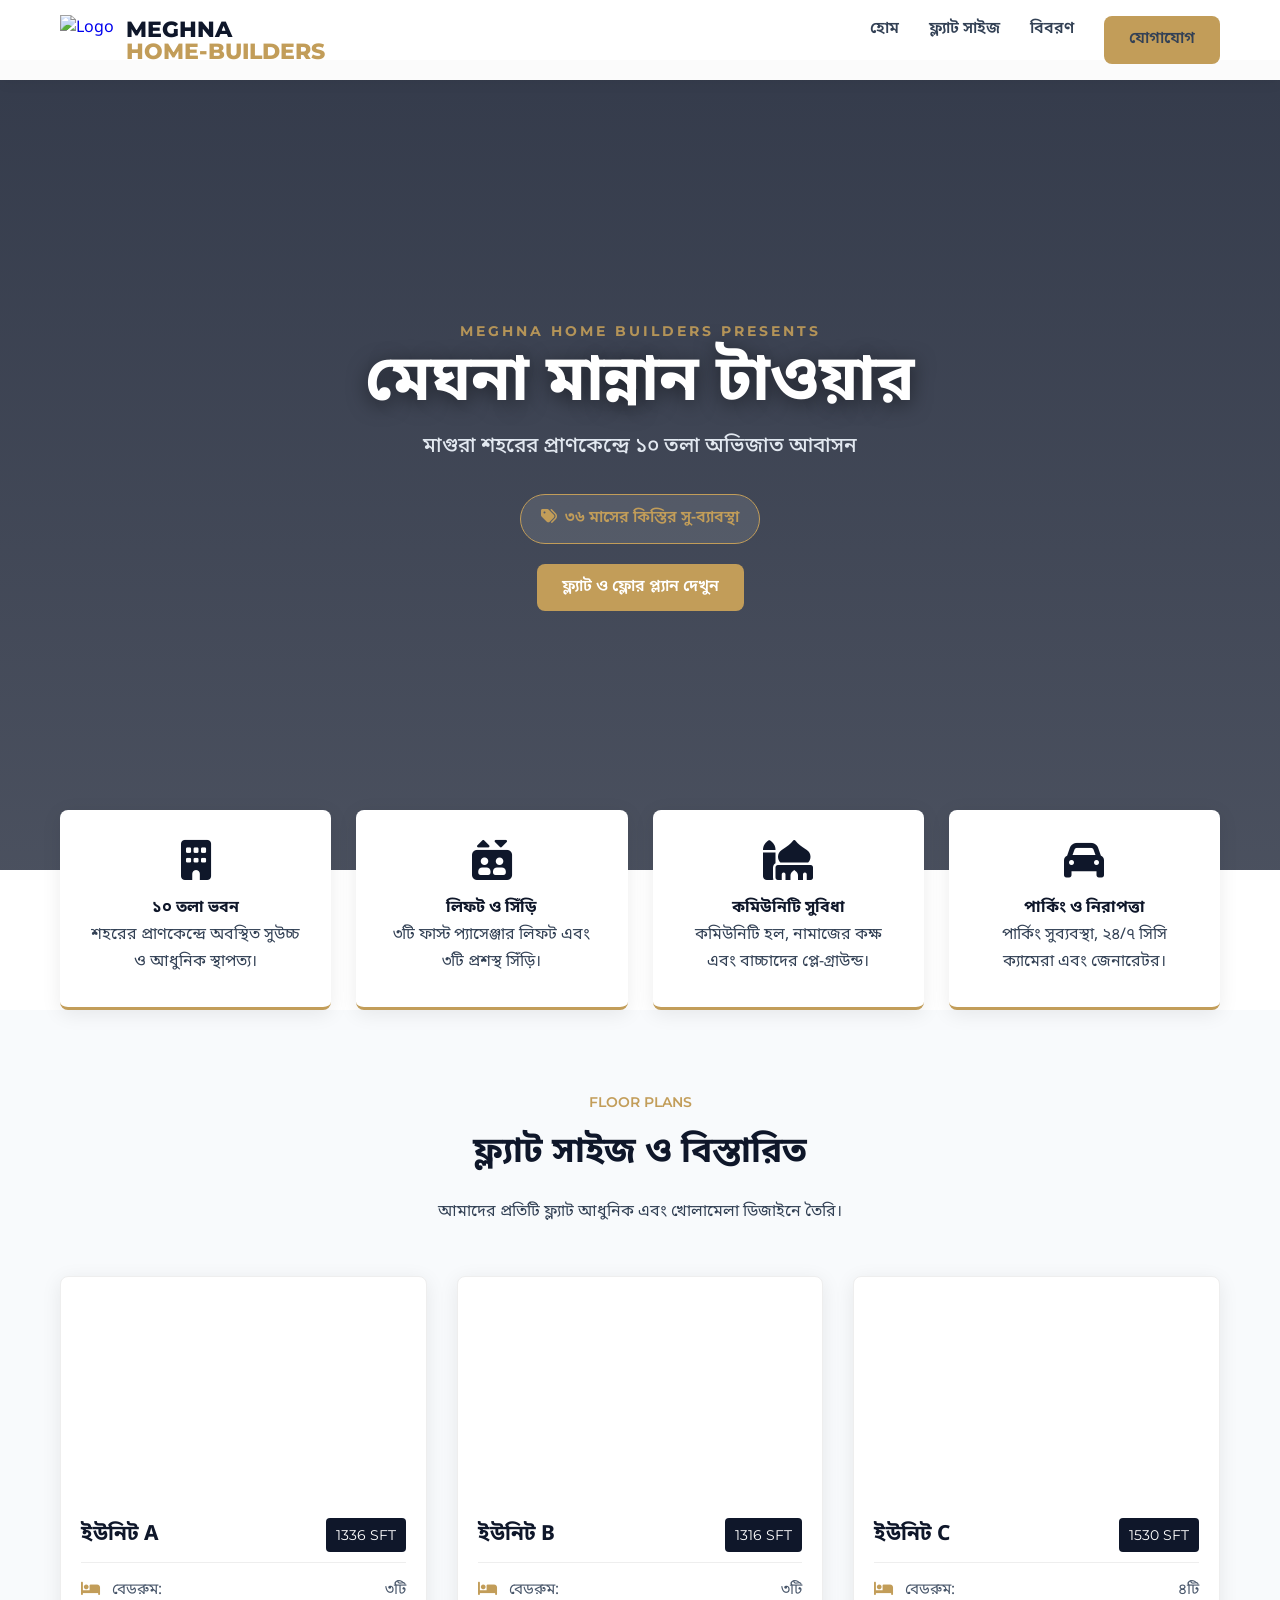
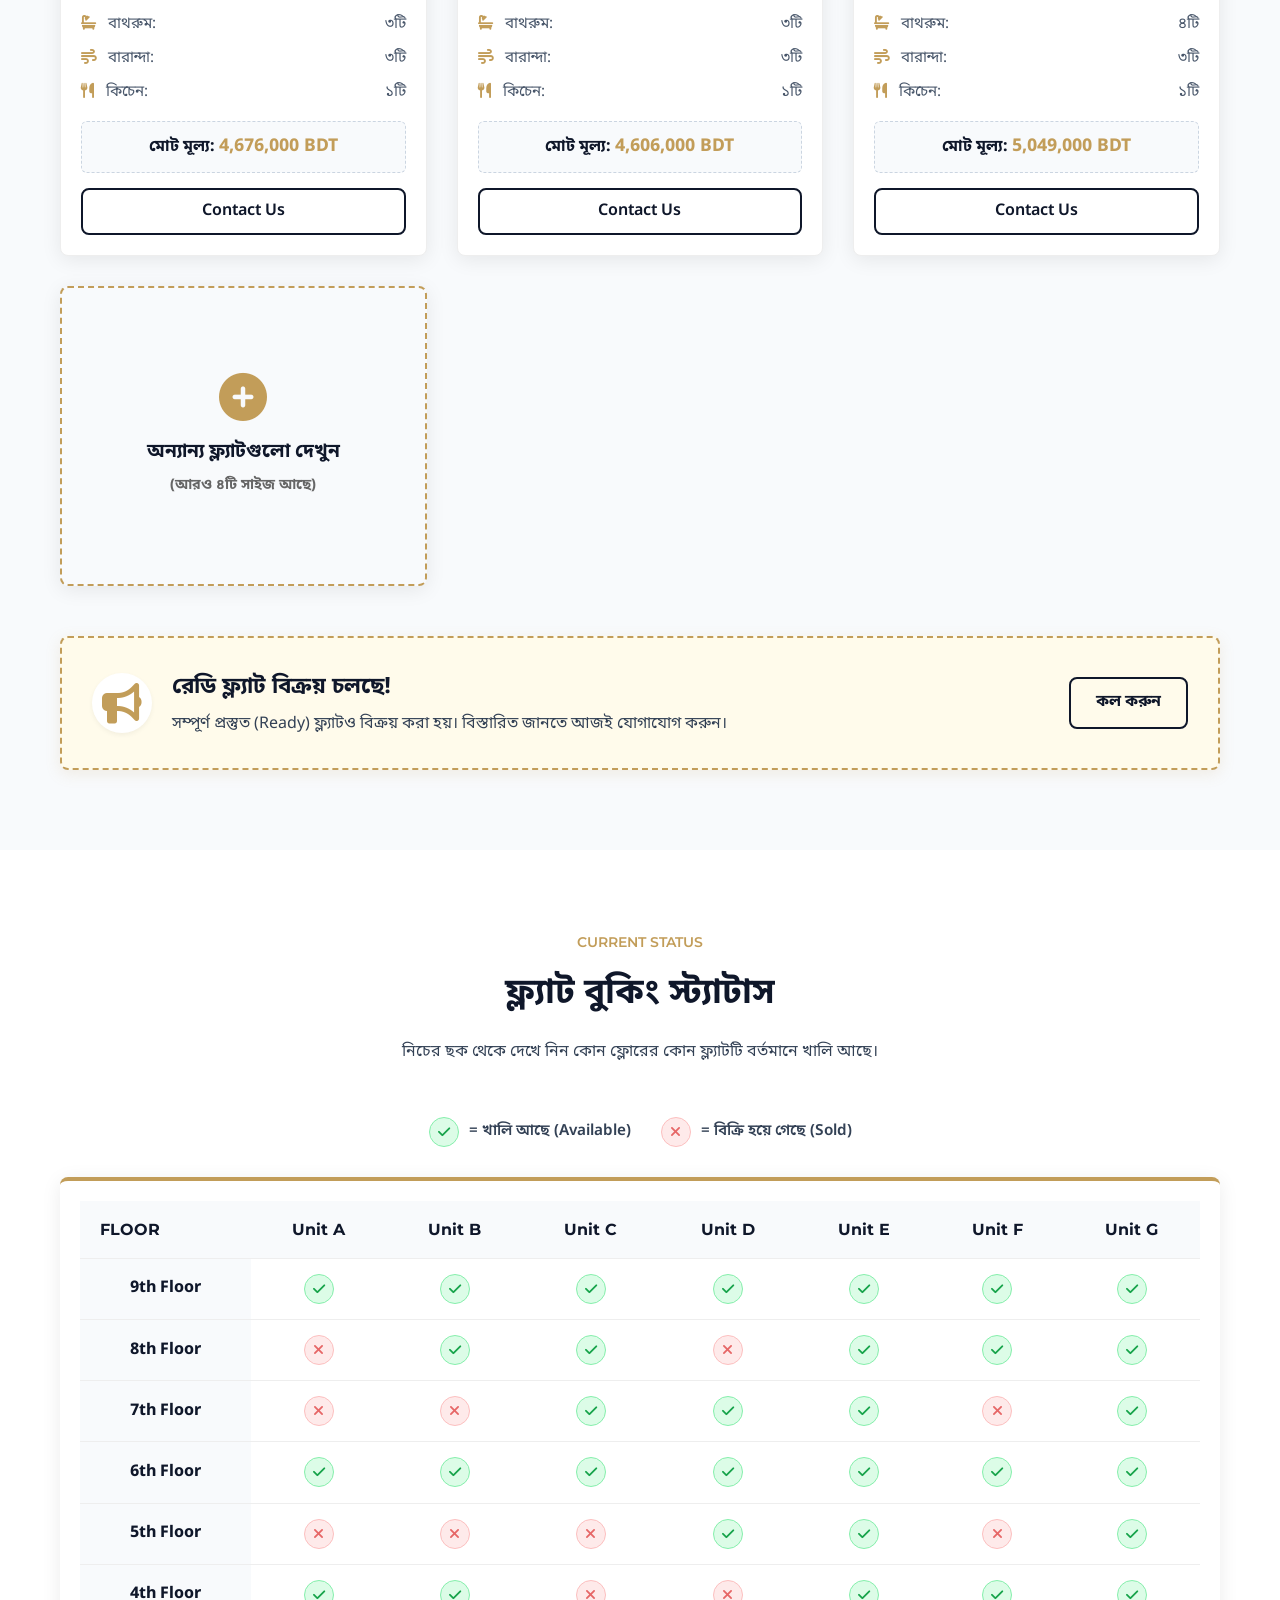
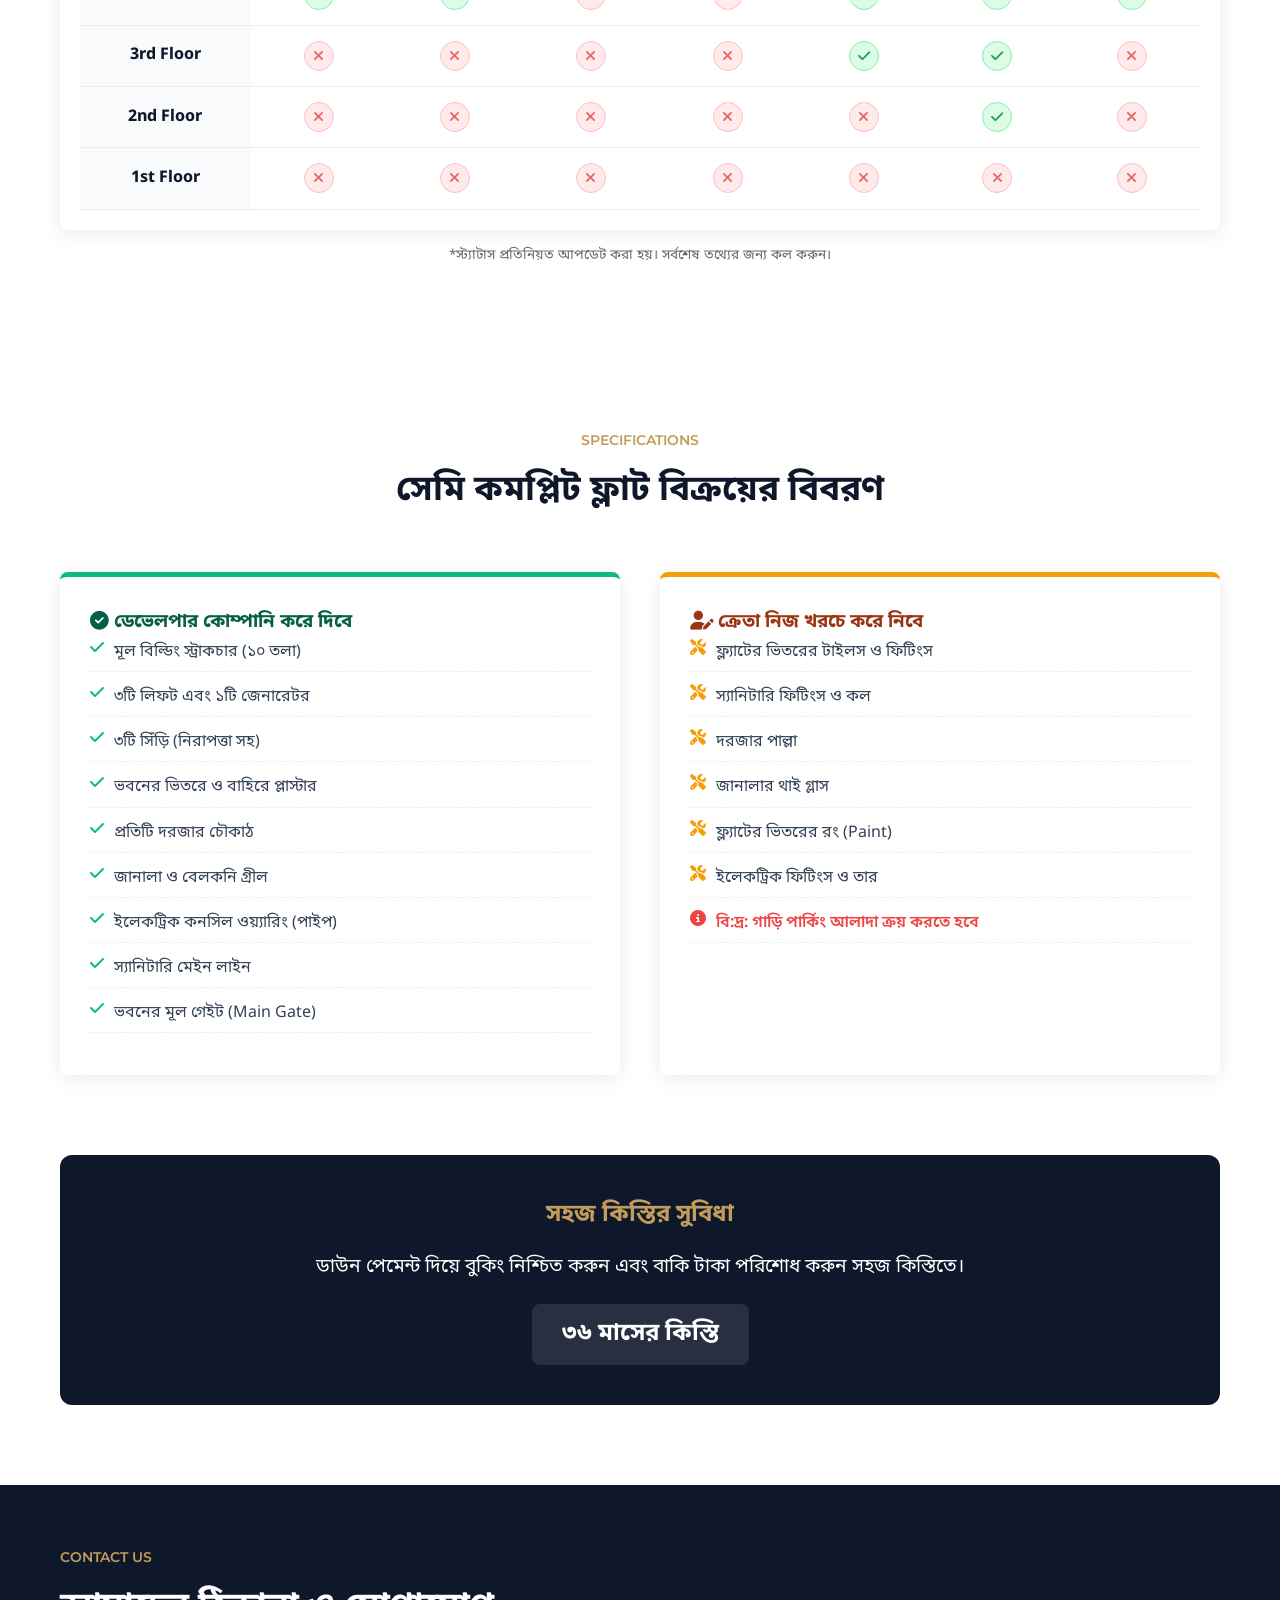
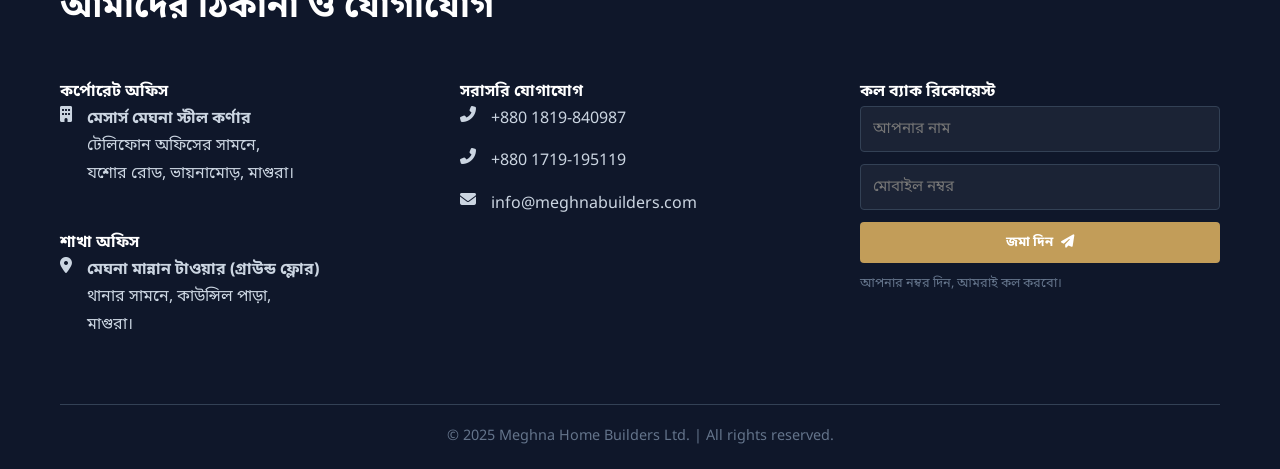
==== commit 081c85e8: "Update index.html update" ====
--- a/index.html
+++ b/index.html
@@ -1,784 +1,234 @@
-<!doctypehtml>
-<html lang=bn>
-   <meta charset=UTF-8>
-   <meta content="width=device-width,initial-scale=1"name=viewport>
-   <!-- Social Media Sharing Meta Tags -->
-<meta property="og:title" content="Meghna Mannan Tower - Luxury Living in Magura">
-<meta property="og:description" content="10 Storied Building, 3 Lifts, Community Hall. Book your flat today!">
-<meta property="og:image" content="https://i.ibb.co.com/zVhRbnTK/meghna.jpg"> <!-- Uses your logo or use a building pic -->
-<meta property="og:url" content="https://meghnabuilders.com">
-<meta property="og:type" content="website">
-   <title>Meghna Home Builders Ltd. - Magura</title>
-   <link href=https://fonts.googleapis.com rel=preconnect>
-   <link href=https://fonts.gstatic.com rel=preconnect crossorigin>
-   <link href="https://fonts.googleapis.com/css2?family=Montserrat:wght@400;600;700&family=Noto+Sans+Bengali:wght@300;400;500;600;700&display=swap"rel=stylesheet>
-   <link href=https://cdnjs.cloudflare.com/ajax/libs/font-awesome/6.4.0/css/all.min.css rel=stylesheet>
-<style>:root {
-	--primary: #0f172a;
-	--primary-light: #1e293b;
-	--gold: #c29d59;
-	--gold-hover: #d4af37;
-	--bg-light: #f8fafc;
-	--white: #ffffff;
-	--text-main: #334155;
-	--text-light: #475569;
-	--font-eng: 'Montserrat', sans-serif;
-	--font-bn: 'Noto Sans Bengali', sans-serif;
-	--shadow: 0 4px 20px rgba(0, 0, 0, 0.08);
-	--radius: 8px
-}
-
-* {
-	margin: 0;
-	padding: 0;
-	box-sizing: border-box;
-	scroll-behavior: smooth
-}
-
-body {
-	font-family: var(--font-bn);
-	color: var(--text-main);
-	background-color: var(--white);
-	line-height: 1.7;
-	overflow-x: hidden
-}
-
-h1,
-h2,
-h3,
-h4 {
-	font-family: var(--font-bn);
-	color: var(--primary);
-	font-weight: 700
-}
-
-a {
-	text-decoration: none;
-	transition: .3s
-}
-
-ul {
-	list-style: none
-}
-
-.container {
-	max-width: 1200px;
-	margin: 0 auto;
-	padding: 0 20px
-}
-
-.section-padding {
-	padding: 80px 0
-}
-
-.section-title {
-	text-align: center;
-	margin-bottom: 50px
-}
-
-.section-title span {
-	color: var(--gold);
-	font-weight: 600;
-	text-transform: uppercase;
-	font-size: .9rem;
-	display: block;
-	margin-bottom: 10px;
-	font-family: var(--font-eng)
-}
-
-.section-title h2 {
-	font-size: 2.2rem;
-	margin-bottom: 15px
-}
-
-.reveal {
-	opacity: 0;
-	transform: translateY(30px);
-	transition: all .8s ease
-}
-
-.reveal.active {
-	opacity: 1;
-	transform: translateY(0)
-}
-
-nav {
-	position: fixed;
-	top: 0;
-	width: 100%;
-	z-index: 1000;
-	background: rgba(255, 255, 255, .98);
-	box-shadow: 0 2px 15px rgba(0, 0, 0, .05);
-	padding: 15px 0
-}
-
-.nav-wrapper {
-	display: flex;
-	justify-content: space-between;
-	align-items: center
-}
-
-.logo {
-	font-family: var(--font-eng);
-	font-weight: 800;
-	font-size: 1.4rem;
-	color: var(--primary);
-	text-transform: uppercase
-}
-
-.logo span {
-	color: var(--gold)
-}
-
-.nav-menu {
-	display: flex;
-	gap: 30px
-}
-
-.nav-menu a {
-	color: var(--text-main);
-	font-weight: 600
-}
-
-.nav-menu a:hover {
-	color: var(--gold)
-}
-
-.btn-gold {
-	background: var(--gold);
-	color: #fff;
-	padding: 10px 25px;
-	border-radius: var(--radius);
-	font-weight: 600;
-	display: inline-block
-}
-
-.btn-gold:hover {
-	background: var(--gold-hover);
-	transform: translateY(-2px)
-}
-
-.hero {
-	height: 90vh;
-	background: linear-gradient(rgba(15, 23, 42, .85), rgba(15, 23, 42, .75)), url(https://i.ibb.co.com/nMQMP2HK/meghna.jpg?q=80&w=2070&auto=format&fit=crop);
-	background-size: cover;
-	background-position: center;
-	background-attachment: fixed;
-	display: flex;
-	align-items: center;
-	justify-content: center;
-	text-align: center;
-	color: #fff;
-	padding: 0 20px;
-	margin-top: 60px
-}
-
-.hero h1 {
-	font-size: 3rem;
-	color: #fff;
-	margin-bottom: 20px
-}
-
-.hero-badge {
-	background: rgba(255, 255, 255, .1);
-	border: 1px solid var(--gold);
-	padding: 10px 20px;
-	border-radius: 50px;
-	color: var(--gold);
-	font-weight: 600;
-	margin-bottom: 20px;
-	display: inline-block
-}
-
-.flat-grid {
-	display: grid;
-	grid-template-columns: repeat(auto-fill, minmax(300px, 1fr));
-	gap: 30px
-}
-
-.flat-card {
-	background: #fff;
-	border-radius: var(--radius);
-	overflow: hidden;
-	box-shadow: var(--shadow);
-	border: 1px solid #eee;
-	transition: .3s
-}
-
-.flat-card:hover {
-	transform: translateY(-5px);
-	border-color: var(--gold)
-}
-
-.flat-img {
-	height: 220px;
-	background-size: cover;
-	background-position: center
-}
-
-.flat-body {
-	padding: 20px
-}
-
-.flat-title {
-	display: flex;
-	justify-content: space-between;
-	align-items: center;
-	margin-bottom: 15px;
-	border-bottom: 1px solid #eee;
-	padding-bottom: 10px
-}
-
-.flat-title h3 {
-	font-size: 1.3rem;
-	margin: 0
-}
-
-.size-badge {
-	background: var(--primary);
-	color: #fff;
-	padding: 5px 10px;
-	border-radius: 4px;
-	font-size: .9rem;
-	font-family: var(--font-eng)
-}
-
-.flat-features li {
-	display: flex;
-	justify-content: space-between;
-	margin-bottom: 8px;
-	font-size: .95rem;
-	color: var(--text-light)
-}
-
-.flat-features i {
-	color: var(--gold);
-	margin-right: 8px
-}
-
-.show-more-card {
-	display: flex;
-	flex-direction: column;
-	align-items: center;
-	justify-content: center;
-	background: var(--bg-light);
-	border: 2px dashed var(--gold);
-	cursor: pointer;
-	min-height: 300px;
-	transition: .3s
-}
-
-.show-more-card:hover {
-	background: #fffbeb
-}
-
-.show-more-card i {
-	font-size: 3rem;
-	color: var(--gold);
-	margin-bottom: 15px
-}
-
-.show-more-card span {
-	font-size: 1.2rem;
-	font-weight: 700;
-	color: var(--primary)
-}
-
-.hidden-flats {
-	display: none
-}
-
-.features-grid {
-	display: grid;
-	grid-template-columns: repeat(auto-fit, minmax(250px, 1fr));
-	gap: 25px;
-	margin-top: -60px;
-	position: relative;
-	z-index: 10
-}
-
-.feature-box {
-	background: #fff;
-	padding: 30px;
-	border-radius: var(--radius);
-	box-shadow: var(--shadow);
-	text-align: center;
-	border-bottom: 3px solid var(--gold)
-}
-
-.feature-box i {
-	font-size: 2.5rem;
-	color: var(--primary);
-	margin-bottom: 15px
-}
-
-.specs-container {
-	display: grid;
-	grid-template-columns: 1fr 1fr;
-	gap: 40px
-}
-
-.spec-card {
-	background: #fff;
-	padding: 30px;
-	border-radius: var(--radius);
-	box-shadow: var(--shadow)
-}
-
-.spec-card.developer {
-	border-top: 5px solid #10b981
-}
-
-.spec-card.buyer {
-	border-top: 5px solid #f59e0b
-}
-
-.spec-list li {
-	margin-bottom: 12px;
-	border-bottom: 1px dashed #eee;
-	padding-bottom: 5px;
-	display: flex;
-	gap: 10px
-}
-
-footer {
-	background: var(--primary);
-	color: #fff;
-	padding: 60px 0 20px
-}
-
-.footer-grid {
-	display: grid;
-	grid-template-columns: repeat(auto-fit, minmax(300px, 1fr));
-	gap: 40px
-}
-
-.contact-item {
-	display: flex;
-	gap: 15px;
-	margin-bottom: 15px;
-	color: #cbd5e1
-}
-
-@media (max-width:768px) {
-	.hero h1 {
-		font-size: 2rem
-	}
-
-	.nav-menu {
-		display: none
-	}
-
-	.specs-container {
-		grid-template-columns: 1fr
-	}
-
-	.features-grid {
-		margin-top: 30px
-	}
-}
-
-.ready-flat-notice {
-	margin-top: 50px;
-	background: #fffbeb;
-	border: 2px dashed var(--gold);
-	border-radius: var(--radius);
-	padding: 30px;
-	display: flex;
-	align-items: center;
-	justify-content: space-between;
-	gap: 20px;
-	flex-wrap: wrap;
-	box-shadow: 0 4px 15px rgba(194, 157, 89, .15)
-}
-
-.notice-content {
-	display: flex;
-	align-items: center;
-	gap: 20px
-}
-
-.notice-icon {
-	font-size: 2.5rem;
-	color: var(--gold);
-	background: #fff;
-	width: 60px;
-	height: 60px;
-	border-radius: 50%;
-	display: flex;
-	align-items: center;
-	justify-content: center;
-	box-shadow: 0 2px 5px rgba(0, 0, 0, .05)
-}
-
-.notice-text h3 {
-	font-size: 1.4rem;
-	margin-bottom: 5px;
-	color: var(--primary)
-}
-
-.notice-text p {
-	margin: 0;
-	color: var(--text-light);
-	font-size: .95rem
-}
-
-.btn-contact-outline {
-	border: 2px solid var(--primary);
-	color: var(--primary);
-	padding: 10px 25px;
-	border-radius: var(--radius);
-	font-weight: 700;
-	white-space: nowrap
-}
-
-.btn-contact-outline:hover {
-	background: var(--primary);
-	color: #fff
-}
-
-@media (max-width:768px) {
-	.ready-flat-notice {
-		flex-direction: column;
-		text-align: center
-	}
-
-	.notice-content {
-		flex-direction: column;
-		gap: 10px
-	}
-}
-
-.logo-wrapper {
-	display: flex;
-	align-items: center;
-	gap: 12px;
-	text-decoration: none
-}
-
-.logo-img {
-	height: 50px;
-	width: auto
-}
-
-.logo-text {
-	font-family: var(--font-eng);
-	font-weight: 800;
-	font-size: 1.4rem;
-	color: var(--primary);
-	text-transform: uppercase;
-	line-height: 1;
-	display: flex;
-	flex-direction: column
-}
-
-.logo-text span {
-	color: var(--gold)
-}
-
-@media (max-width:768px) {
-	.logo-img {
-		height: 40px
-	}
-
-	.logo-text {
-		font-size: 1.1rem
-	}
-}
-
-.menu-toggle {
-	display: none;
-	font-size: 1.8rem;
-	color: var(--primary);
-	cursor: pointer
-}
-
-@media (max-width:768px) {
-	.menu-toggle {
-		display: block
-	}
-
-	.nav-menu {
-		display: none;
-		position: absolute;
-		top: 100%;
-		left: 0;
-		width: 100%;
-		background: var(--white);
-		flex-direction: column;
-		padding: 20px 0;
-		box-shadow: 0 5px 15px rgba(0, 0, 0, .1);
-		text-align: center;
-		gap: 20px;
-		border-top: 1px solid #eee
-	}
-
-	.nav-menu.active {
-		display: flex;
-		animation: slideDown .3s ease forwards
-	}
-
-	@keyframes slideDown {
-		from {
-			opacity: 0;
-			transform: translateY(-10px)
-		}
-
-		to {
-			opacity: 1;
-			transform: translateY(0)
-		}
-	}
-}
-
-.dev-intro {
-	font-family: var(--font-eng);
-	color: var(--gold);
-	font-size: .9rem;
-	letter-spacing: 3px;
-	text-transform: uppercase;
-	font-weight: 700;
-	margin-bottom: 5px;
-	display: block;
-	opacity: .9
-}
-
-.project-name {
-	font-size: 4rem;
-	font-weight: 700;
-	color: var(--white);
-	margin-bottom: 10px;
-	text-shadow: 0 4px 20px rgba(0, 0, 0, .5);
-	line-height: 1.1
-}
-
-.project-location {
-	font-size: 1.3rem;
-	color: #e2e8f0;
-	font-weight: 500;
-	margin-bottom: 30px;
-	display: block
-}
-
-@media (max-width:768px) {
-	.dev-intro {
-		font-size: .75rem;
-		letter-spacing: 1px
-	}
-
-	.project-name {
-		font-size: 2.5rem
-	}
-
-	.project-location {
-		font-size: 1rem
-	}
-}
-
-
-/* --- PRICE & CARD BUTTON --- */
-.price-box {
-    background: #f8fafc;
-    padding: 10px;
-    border-radius: 6px;
-    text-align: center;
-    margin: 15px 0;
-    font-weight: 700;
-    color: var(--primary);
-    border: 1px dashed #cbd5e1;
-}
-.price-box span {
-    color: var(--gold);
-    font-size: 1.1rem;
-}
-.btn-card-action {
-    display: block;
-    width: 100%;
-    text-align: center;
-    background: transparent;
-    border: 2px solid var(--primary);
-    color: var(--primary);
-    padding: 8px 0;
-    border-radius: var(--radius);
-    font-weight: 600;
-    transition: 0.3s;
-}
-.btn-card-action:hover {
-    background: var(--primary);
-    color: white;
-}
-
-
-/* --- HIDE/SHOW LOGIC --- */
-/* This hides the extra flats by default */
-.hidden-flats {
-    display: none !important;
-}
-
-/* This makes sure the animation plays when they appear */
-.extra-flat.reveal.active {
-    animation: fadeInUp 0.5s ease forwards;
-}
-
-@keyframes fadeInUp {
-    from { opacity: 0; transform: translateY(20px); }
-    to { opacity: 1; transform: translateY(0); }
-}
-
-/* --- AVAILABILITY TABLE STYLES --- */
-.table-container {
-    overflow-x: auto; /* Scroll on mobile */
-    background: white;
-    border-radius: var(--radius);
-    box-shadow: var(--shadow);
-    padding: 20px;
-    border-top: 4px solid var(--gold);
-}
-
-.status-table {
-    width: 100%;
-    border-collapse: collapse;
-    min-width: 600px; /* Ensures layout doesn't break on small screens */
-}
-
-.status-table th, .status-table td {
-    padding: 15px;
-    text-align: center;
-    border-bottom: 1px solid #eee;
-}
-
-.status-table th {
-    background: var(--bg-light);
-    color: var(--primary);
-    font-weight: 700;
-    font-family: var(--font-eng);
-}
-
-.floor-name {
-    font-weight: 700;
-    color: var(--primary);
-    background: #f8fafc;
-    text-align: left;
-}
-
-/* Indicators */
-.status-dot {
-    display: inline-flex;
-    align-items: center;
-    justify-content: center;
-    width: 30px;
-    height: 30px;
-    border-radius: 50%;
-    font-size: 14px;
-    transition: 0.3s;
-}
-
-.is-available {
-    background-color: #dcfce7; /* Light Green Bg */
-    color: #16a34a; /* Dark Green Icon */
-    border: 1px solid #86efac;
-    cursor: pointer;
-}
-.is-available:hover {
-    transform: scale(1.1);
-    background-color: #16a34a;
-    color: white;
-}
-
-.is-booked {
-    background-color: #fee2e2; /* Light Red Bg */
-    color: #dc2626; /* Dark Red Icon */
-    border: 1px solid #fca5a5;
-    opacity: 0.7;
-    cursor: not-allowed;
-}
-
-/* Legend */
-.legend-box {
-    display: flex;
-    justify-content: center;
-    gap: 30px;
-    margin-bottom: 30px;
-    flex-wrap: wrap;
-}
-.legend-item {
-    display: flex;
-    align-items: center;
-    gap: 10px;
-    font-weight: 600;
-    font-size: 0.95rem;
-}
-
-.contact-form input, .contact-form textarea {
-    width: 100%;
-    padding: 12px;
-    margin-bottom: 15px;
-    border: 1px solid #ddd;
-    border-radius: 4px;
-    font-family: var(--font-bn);
-}
-.contact-form button {
-    width: 100%;
-    background: var(--gold);
-    color: white;
-    border: none;
-    padding: 12px;
-    font-weight: 700;
-    cursor: pointer;
-    border-radius: 4px;
-}
-.contact-form button:hover { background: var(--gold-hover); }
-
-h4 {
-	color: white;
-	}
-</style>   <nav>
-      <div class="container nav-wrapper">
-         <a href=#home class=logo-wrapper>
-            <img alt=Logo class=logo-img src=https://i.ibb.co/zVhRbnTK/meghna.jpg>
-            <div class=logo-text>MEGHNA <span>HOME-BUILDERS</span></div>
-         </a>
-         <div class=menu-toggle onclick=toggleMenu()><i class="fas fa-bars"></i></div>
-         <div class=nav-menu id=mobileMenu><a href=#home>হোম</a> <a href=#apartments>ফ্ল্যাট সাইজ</a> <a href=#specs>বিবরণ</a> <a href=#contact class=btn-gold>যোগাযোগ</a></div>
-      </div>
-   </nav>
-   <header class=hero id=home>
-      <div class="reveal container">
-         <span class=dev-intro>Meghna Home Builders Presents</span>
-         <h1 class=project-name>মেঘনা মান্নান টাওয়ার</h1>
-         <span class=project-location>মাগুরা শহরের প্রাণকেন্দ্রে ১০ তলা অভিজাত আবাসন</span>
-         <div class=hero-badge><i class="fas fa-tags"style=margin-right:8px></i>৩৬ মাসের কিস্তির সু-ব্যাবস্থা</div>
-         <br><a href=#apartments class=btn-gold>ফ্ল্যাট ও ফ্লোর প্ল্যান দেখুন</a>
-      </div>
-   </header>
-   <section class=container>
-      <div class="reveal features-grid">
-         <div class=feature-box>
-            <i class="fas fa-building"></i>
-            <h4>১০ তলা ভবন</h4>
-            <p>শহরের প্রাণকেন্দ্রে অবস্থিত সুউচ্চ ও আধুনিক স্থাপত্য।
-         </div>
-         <div class=feature-box>
-            <i class="fas fa-elevator"></i>
-            <h4>লিফট ও সিঁড়ি</h4>
-            <p>৩টি ফাস্ট প্যাসেঞ্জার লিফট এবং ৩টি প্রশস্থ সিঁড়ি।
-         </div>
-         <div class=feature-box>
-            <i class="fas fa-mosque"></i>
-            <h4>কমিউনিটি সুবিধা</h4>
-            <p>কমিউনিটি হল, নামাজের কক্ষ এবং বাচ্চাদের প্লে-গ্রাউন্ড।
-         </div>
-         <div class=feature-box>
-            <i class="fas fa-car"></i>
-            <h4>পার্কিং ও নিরাপত্তা</h4>
-            <p>পার্কিং সুব্যবস্থা, ২৪/৭ সিসি ক্যামেরা এবং জেনারেটর।
-         </div>
-      </div>
-   </section>
-
-   
-   
-   <!-- APARTMENTS SECTION (Updated) -->
+<!DOCTYPE html>
+<html lang="bn">
+<head>
+    <meta charset="UTF-8">
+    <meta content="width=device-width, initial-scale=1" name="viewport">
+    
+    <!-- Social Media Sharing Meta Tags -->
+    <meta property="og:title" content="Meghna Mannan Tower - Luxury Living in Magura">
+    <meta property="og:description" content="10 Storied Building, 3 Lifts, Community Hall. Book your flat today!">
+    <meta property="og:image" content="https://i.ibb.co.com/zVhRbnTK/meghna.jpg">
+    <meta property="og:url" content="https://meghnabuilders.com">
+    <meta property="og:type" content="website">
+    
+    <title>Meghna Home Builders Ltd. - Magura</title>
+    
+    <!-- Fonts -->
+    <link href="https://fonts.googleapis.com" rel="preconnect">
+    <link href="https://fonts.gstatic.com" rel="preconnect" crossorigin>
+    <link href="https://fonts.googleapis.com/css2?family=Montserrat:wght@400;600;700&family=Noto+Sans+Bengali:wght@300;400;500;600;700&display=swap" rel="stylesheet">
+    
+    <!-- Icons -->
+    <link href="https://cdnjs.cloudflare.com/ajax/libs/font-awesome/6.4.0/css/all.min.css" rel="stylesheet">
+    
+    <style>
+        :root {
+            --primary: #0f172a;
+            --primary-light: #1e293b;
+            --gold: #c29d59;
+            --gold-hover: #d4af37;
+            --bg-light: #f8fafc;
+            --white: #ffffff;
+            --text-main: #334155;
+            --text-light: #475569;
+            --font-eng: 'Montserrat', sans-serif;
+            --font-bn: 'Noto Sans Bengali', sans-serif;
+            --shadow: 0 4px 20px rgba(0, 0, 0, 0.08);
+            --radius: 8px
+        }
+
+        * { margin: 0; padding: 0; box-sizing: border-box; scroll-behavior: smooth }
+        body { font-family: var(--font-bn); color: var(--text-main); background-color: var(--white); line-height: 1.7; overflow-x: hidden }
+        h1, h2, h3, h4 { font-family: var(--font-bn); color: var(--primary); font-weight: 700 }
+        h4 { color: var(--primary); } /* Default dark for body */
+        footer h4 { color: white; }   /* White for footer */
+        
+        a { text-decoration: none; transition: .3s }
+        ul { list-style: none }
+        
+        .container { max-width: 1200px; margin: 0 auto; padding: 0 20px }
+        .section-padding { padding: 80px 0 }
+        
+        .section-title { text-align: center; margin-bottom: 50px }
+        .section-title span { color: var(--gold); font-weight: 600; text-transform: uppercase; font-size: .9rem; display: block; margin-bottom: 10px; font-family: var(--font-eng) }
+        .section-title h2 { font-size: 2.2rem; margin-bottom: 15px }
+
+        /* Animation */
+        .reveal { opacity: 0; transform: translateY(30px); transition: all .8s ease }
+        .reveal.active { opacity: 1; transform: translateY(0) }
+
+        /* Navbar */
+        nav { position: fixed; top: 0; width: 100%; z-index: 1000; background: rgba(255, 255, 255, .98); box-shadow: 0 2px 15px rgba(0, 0, 0, .05); padding: 15px 0 }
+        .nav-wrapper { display: flex; justify-content: space-between; align-items: center }
+        
+        /* Logo */
+        .logo-wrapper { display: flex; align-items: center; gap: 12px; text-decoration: none }
+        .logo-img { height: 50px; width: auto }
+        .logo-text { font-family: var(--font-eng); font-weight: 800; font-size: 1.4rem; color: var(--primary); text-transform: uppercase; line-height: 1; display: flex; flex-direction: column }
+        .logo-text span { color: var(--gold) }
+
+        /* Mobile Menu */
+        .menu-toggle { display: none; font-size: 1.8rem; color: var(--primary); cursor: pointer }
+        .nav-menu { display: flex; gap: 30px }
+        .nav-menu a { color: var(--text-main); font-weight: 600 }
+        .nav-menu a:hover { color: var(--gold) }
+        
+        .btn-gold { background: var(--gold); color: #fff; padding: 10px 25px; border-radius: var(--radius); font-weight: 600; display: inline-block }
+        .btn-gold:hover { background: var(--gold-hover); transform: translateY(-2px) }
+
+        /* Hero */
+        .hero { height: 90vh; background: linear-gradient(rgba(15, 23, 42, .85), rgba(15, 23, 42, .75)), url(https://i.ibb.co.com/nMQMP2HK/meghna.jpg?q=80&w=2070&auto=format&fit=crop); background-size: cover; background-position: center; background-attachment: fixed; display: flex; align-items: center; justify-content: center; text-align: center; color: #fff; padding: 0 20px; margin-top: 60px }
+        .dev-intro { font-family: var(--font-eng); color: var(--gold); font-size: .9rem; letter-spacing: 3px; text-transform: uppercase; font-weight: 700; margin-bottom: 5px; display: block; opacity: .9 }
+        .project-name { font-size: 4rem; font-weight: 700; color: var(--white); margin-bottom: 10px; text-shadow: 0 4px 20px rgba(0, 0, 0, .5); line-height: 1.1 }
+        .project-location { font-size: 1.3rem; color: #e2e8f0; font-weight: 500; margin-bottom: 30px; display: block }
+        .hero-badge { background: rgba(255, 255, 255, .1); border: 1px solid var(--gold); padding: 10px 20px; border-radius: 50px; color: var(--gold); font-weight: 600; margin-bottom: 20px; display: inline-block }
+
+        /* Features */
+        .features-grid { display: grid; grid-template-columns: repeat(auto-fit, minmax(250px, 1fr)); gap: 25px; margin-top: -60px; position: relative; z-index: 10 }
+        .feature-box { background: #fff; padding: 30px; border-radius: var(--radius); box-shadow: var(--shadow); text-align: center; border-bottom: 3px solid var(--gold) }
+        .feature-box i { font-size: 2.5rem; color: var(--primary); margin-bottom: 15px }
+
+        /* Apartments */
+        .flat-grid { display: grid; grid-template-columns: repeat(auto-fill, minmax(300px, 1fr)); gap: 30px }
+        .flat-card { background: #fff; border-radius: var(--radius); overflow: hidden; box-shadow: var(--shadow); border: 1px solid #eee; transition: .3s }
+        .flat-card:hover { transform: translateY(-5px); border-color: var(--gold) }
+        .flat-img { height: 220px; background-size: cover; background-position: center }
+        .flat-body { padding: 20px }
+        .flat-title { display: flex; justify-content: space-between; align-items: center; margin-bottom: 15px; border-bottom: 1px solid #eee; padding-bottom: 10px }
+        .flat-title h3 { font-size: 1.3rem; margin: 0 }
+        .size-badge { background: var(--primary); color: #fff; padding: 5px 10px; border-radius: 4px; font-size: .9rem; font-family: var(--font-eng) }
+        .flat-features li { display: flex; justify-content: space-between; margin-bottom: 8px; font-size: .95rem; color: var(--text-light) }
+        .flat-features i { color: var(--gold); margin-right: 8px }
+        
+        .price-box { background: #f8fafc; padding: 10px; border-radius: 6px; text-align: center; margin: 15px 0; font-weight: 700; color: var(--primary); border: 1px dashed #cbd5e1; }
+        .price-box span { color: var(--gold); font-size: 1.1rem; }
+        .btn-card-action { display: block; width: 100%; text-align: center; background: transparent; border: 2px solid var(--primary); color: var(--primary); padding: 8px 0; border-radius: var(--radius); font-weight: 600; transition: 0.3s; }
+        .btn-card-action:hover { background: var(--primary); color: white; }
+
+        /* Show More Logic */
+        .show-more-card { display: flex; flex-direction: column; align-items: center; justify-content: center; background: var(--bg-light); border: 2px dashed var(--gold); cursor: pointer; min-height: 300px; transition: .3s }
+        .show-more-card:hover { background: #fffbeb }
+        .show-more-card i { font-size: 3rem; color: var(--gold); margin-bottom: 15px }
+        .show-more-card span { font-size: 1.2rem; font-weight: 700; color: var(--primary) }
+        .hidden-flats { display: none !important }
+        .extra-flat.reveal.active { animation: fadeInUp 0.5s ease forwards; }
+        @keyframes fadeInUp { from { opacity: 0; transform: translateY(20px); } to { opacity: 1; transform: translateY(0); } }
+
+        /* Availability Table */
+        .table-container { overflow-x: auto; background: white; border-radius: var(--radius); box-shadow: var(--shadow); padding: 20px; border-top: 4px solid var(--gold); }
+        .status-table { width: 100%; border-collapse: collapse; min-width: 600px; }
+        .status-table th, .status-table td { padding: 15px; text-align: center; border-bottom: 1px solid #eee; }
+        .status-table th { background: var(--bg-light); color: var(--primary); font-weight: 700; font-family: var(--font-eng); }
+        .floor-name { font-weight: 700; color: var(--primary); background: #f8fafc; text-align: left; }
+        .status-dot { display: inline-flex; align-items: center; justify-content: center; width: 30px; height: 30px; border-radius: 50%; font-size: 14px; transition: 0.3s; }
+        .is-available { background-color: #dcfce7; color: #16a34a; border: 1px solid #86efac; cursor: pointer; }
+        .is-available:hover { transform: scale(1.1); background-color: #16a34a; color: white; }
+        .is-booked { background-color: #fee2e2; color: #dc2626; border: 1px solid #fca5a5; opacity: 0.7; cursor: not-allowed; }
+        .legend-box { display: flex; justify-content: center; gap: 30px; margin-bottom: 30px; flex-wrap: wrap; }
+        .legend-item { display: flex; align-items: center; gap: 10px; font-weight: 600; font-size: 0.95rem; }
+
+        /* Specs & Notice */
+        .specs-container { display: grid; grid-template-columns: 1fr 1fr; gap: 40px }
+        .spec-card { background: #fff; padding: 30px; border-radius: var(--radius); box-shadow: var(--shadow) }
+        .spec-card.developer { border-top: 5px solid #10b981 }
+        .spec-card.buyer { border-top: 5px solid #f59e0b }
+        .spec-list li { margin-bottom: 12px; border-bottom: 1px dashed #eee; padding-bottom: 5px; display: flex; gap: 10px }
+        
+        .ready-flat-notice { margin-top: 50px; background: #fffbeb; border: 2px dashed var(--gold); border-radius: var(--radius); padding: 30px; display: flex; align-items: center; justify-content: space-between; gap: 20px; flex-wrap: wrap; box-shadow: 0 4px 15px rgba(194, 157, 89, .15) }
+        .notice-content { display: flex; align-items: center; gap: 20px }
+        .notice-icon { font-size: 2.5rem; color: var(--gold); background: #fff; width: 60px; height: 60px; border-radius: 50%; display: flex; align-items: center; justify-content: center; box-shadow: 0 2px 5px rgba(0, 0, 0, .05) }
+        .notice-text h3 { font-size: 1.4rem; margin-bottom: 5px; color: var(--primary) }
+        .btn-contact-outline { border: 2px solid var(--primary); color: var(--primary); padding: 10px 25px; border-radius: var(--radius); font-weight: 700; white-space: nowrap }
+        .btn-contact-outline:hover { background: var(--primary); color: #fff }
+
+        /* Footer & Form */
+        footer { background: var(--primary); color: #fff; padding: 60px 0 20px }
+        .footer-grid { display: grid; grid-template-columns: repeat(auto-fit, minmax(280px, 1fr)); gap: 40px }
+        .contact-item { display: flex; gap: 15px; margin-bottom: 15px; color: #cbd5e1 }
+        .contact-form input, .contact-form textarea { width: 100%; padding: 12px; margin-bottom: 12px; border-radius: 4px; border: 1px solid #334155; background: rgba(255, 255, 255, 0.05); color: white; font-family: var(--font-bn); outline: none; font-size: 0.95rem; }
+        .contact-form input:focus { border-color: var(--gold); background: rgba(255, 255, 255, 0.1); }
+        .contact-form button { width: 100%; background: var(--gold); color: white; border: none; padding: 12px; font-weight: 700; cursor: pointer; border-radius: 4px; font-family: var(--font-bn); }
+        .contact-form button:hover { background: var(--gold-hover); }
+
+        /* Responsive */
+        @media (max-width:768px) {
+            .hero h1 { font-size: 2rem }
+            .project-name { font-size: 2.5rem }
+            .dev-intro { font-size: .75rem; letter-spacing: 1px }
+            .specs-container { grid-template-columns: 1fr }
+            .features-grid { margin-top: 30px }
+            .ready-flat-notice { flex-direction: column; text-align: center }
+            .notice-content { flex-direction: column; gap: 10px }
+            .logo-img { height: 40px }
+            .logo-text { font-size: 1.1rem }
+            
+            /* Mobile Menu Active Logic */
+            .menu-toggle { display: block }
+            .nav-menu { display: none; position: absolute; top: 100%; left: 0; width: 100%; background: var(--white); flex-direction: column; padding: 20px 0; box-shadow: 0 5px 15px rgba(0, 0, 0, .1); text-align: center; gap: 20px; border-top: 1px solid #eee }
+            .nav-menu.active { display: flex; animation: slideDown .3s ease forwards }
+            @keyframes slideDown { from { opacity: 0; transform: translateY(-10px) } to { opacity: 1; transform: translateY(0) } }
+        }
+    </style>
+</head>
+
+<body>
+
+    <!-- Navigation -->
+    <nav>
+        <div class="container nav-wrapper">
+            <a href="#home" class="logo-wrapper">
+                <img alt="Logo" class="logo-img" src="https://i.ibb.co/zVhRbnTK/meghna.jpg">
+                <div class="logo-text">MEGHNA <span>HOME-BUILDERS</span></div>
+            </a>
+            <div class="menu-toggle" onclick="toggleMenu()"><i class="fas fa-bars"></i></div>
+            <div class="nav-menu" id="mobileMenu">
+                <a href="#home">হোম</a>
+                <a href="#apartments">ফ্ল্যাট সাইজ</a>
+                <a href="#specs">বিবরণ</a>
+                <a href="#contact" class="btn-gold">যোগাযোগ</a>
+            </div>
+        </div>
+    </nav>
+
+    <!-- Hero Section -->
+    <header class="hero" id="home">
+        <div class="reveal container">
+            <span class="dev-intro">Meghna Home Builders Presents</span>
+            <h1 class="project-name">মেঘনা মান্নান টাওয়ার</h1>
+            <span class="project-location">মাগুরা শহরের প্রাণকেন্দ্রে ১০ তলা অভিজাত আবাসন</span>
+            <div class="hero-badge"><i class="fas fa-tags" style="margin-right:8px"></i>৩৬ মাসের কিস্তির সু-ব্যাবস্থা</div>
+            <br>
+            <a href="#apartments" class="btn-gold">ফ্ল্যাট ও ফ্লোর প্ল্যান দেখুন</a>
+        </div>
+    </header>
+
+    <!-- Features Section -->
+    <section class="container">
+        <div class="reveal features-grid">
+            <div class="feature-box">
+                <i class="fas fa-building"></i>
+                <h4>১০ তলা ভবন</h4>
+                <p>শহরের প্রাণকেন্দ্রে অবস্থিত সুউচ্চ ও আধুনিক স্থাপত্য।</p>
+            </div>
+            <div class="feature-box">
+                <i class="fas fa-elevator"></i>
+                <h4>লিফট ও সিঁড়ি</h4>
+                <p>৩টি ফাস্ট প্যাসেঞ্জার লিফট এবং ৩টি প্রশস্থ সিঁড়ি।</p>
+            </div>
+            <div class="feature-box">
+                <i class="fas fa-mosque"></i>
+                <h4>কমিউনিটি সুবিধা</h4>
+                <p>কমিউনিটি হল, নামাজের কক্ষ এবং বাচ্চাদের প্লে-গ্রাউন্ড।</p>
+            </div>
+            <div class="feature-box">
+                <i class="fas fa-car"></i>
+                <h4>পার্কিং ও নিরাপত্তা</h4>
+                <p>পার্কিং সুব্যবস্থা, ২৪/৭ সিসি ক্যামেরা এবং জেনারেটর।</p>
+            </div>
+        </div>
+    </section>
+
+    <!-- Apartments Section -->
     <section id="apartments" class="section-padding" style="background: var(--bg-light);">
         <div class="container">
             <div class="section-title reveal">
@@ -787,10 +237,10 @@
                 <p>আমাদের প্রতিটি ফ্ল্যাট আধুনিক এবং খোলামেলা ডিজাইনে তৈরি।</p>
             </div>
 
-            <!-- The Grid Container -->
+            <!-- Grid Container -->
             <div class="flat-grid reveal" id="flatContainer">
                 
-                <!-- Unit A (Price: 3500 x 1336 = 4,676,000) -->
+                <!-- Unit A -->
                 <div class="flat-card">
                     <div class="flat-img" style="background-image: url('https://images.unsplash.com/photo-1502672260266-1c1ef2d93688?q=80&w=800&auto=format&fit=crop');"></div>
                     <div class="flat-body">
@@ -804,15 +254,12 @@
                             <li><span><i class="fas fa-wind"></i> বারান্দা:</span> <span>৩টি</span></li>
                             <li><span><i class="fas fa-utensils"></i> কিচেন:</span> <span>১টি</span></li>
                         </ul>
-                        <!-- Price & Button -->
-                        <div class="price-box">
-                            মোট মূল্য: <span>4,676,000 BDT</span>
-                        </div>
+                        <div class="price-box">মোট মূল্য: <span>4,676,000 BDT</span></div>
                         <a href="#contact" class="btn-card-action">Contact Us</a>
                     </div>
                 </div>
 
-                <!-- Unit B (Price: 3500 x 1316 = 4,606,000) -->
+                <!-- Unit B -->
                 <div class="flat-card">
                     <div class="flat-img" style="background-image: url('https://images.unsplash.com/photo-1560448204-e02f11c3d0e2?q=80&w=800&auto=format&fit=crop');"></div>
                     <div class="flat-body">
@@ -826,15 +273,12 @@
                             <li><span><i class="fas fa-wind"></i> বারান্দা:</span> <span>৩টি</span></li>
                             <li><span><i class="fas fa-utensils"></i> কিচেন:</span> <span>১টি</span></li>
                         </ul>
-                        <!-- Price & Button -->
-                        <div class="price-box">
-                            মোট মূল্য: <span>4,606,000 BDT</span>
-                        </div>
+                        <div class="price-box">মোট মূল্য: <span>4,606,000 BDT</span></div>
                         <a href="#contact" class="btn-card-action">Contact Us</a>
                     </div>
                 </div>
 
-                <!-- Unit C (Price: 3300 x 1530 = 5,049,000) -->
+                <!-- Unit C -->
                 <div class="flat-card">
                     <div class="flat-img" style="background-image: url('https://images.unsplash.com/photo-1460317442991-0ec209397118?q=80&w=800&auto=format&fit=crop');"></div>
                     <div class="flat-body">
@@ -848,24 +292,20 @@
                             <li><span><i class="fas fa-wind"></i> বারান্দা:</span> <span>৩টি</span></li>
                             <li><span><i class="fas fa-utensils"></i> কিচেন:</span> <span>১টি</span></li>
                         </ul>
-                        <!-- Price & Button -->
-                        <div class="price-box">
-                            মোট মূল্য: <span>5,049,000 BDT</span>
-                        </div>
+                        <div class="price-box">মোট মূল্য: <span>5,049,000 BDT</span></div>
                         <a href="#contact" class="btn-card-action">Contact Us</a>
                     </div>
                 </div>
 
-                <!-- Show More Button Card (4th Place) -->
+                <!-- Show More Button -->
                 <div class="flat-card show-more-card" id="showMoreBtn" onclick="showAllFlats()">
                     <i class="fas fa-plus-circle"></i>
                     <span>অন্যান্য ফ্ল্যাটগুলো দেখুন</span>
                     <span style="font-size: 0.9rem; color: #666; margin-top: 5px;">(আরও ৪টি সাইজ আছে)</span>
                 </div>
 
-                <!-- HIDDEN FLATS (D, E, F, G) -->
-                
-                <!-- Unit D (Price: 3300 x 1125 = 3,712,500) -->
+                <!-- Hidden Flats -->
+                <!-- Unit D -->
                 <div class="flat-card hidden-flats extra-flat">
                     <div class="flat-img" style="background-image: url('https://images.unsplash.com/photo-1522708323590-d24dbb6b0267?q=80&w=800&auto=format&fit=crop');"></div>
                     <div class="flat-body">
@@ -879,15 +319,12 @@
                             <li><span><i class="fas fa-wind"></i> বারান্দা:</span> <span>২টি</span></li>
                             <li><span><i class="fas fa-utensils"></i> কিচেন:</span> <span>১টি</span></li>
                         </ul>
-                        <!-- Price & Button -->
-                        <div class="price-box">
-                            মোট মূল্য: <span>3,712,500 BDT</span>
-                        </div>
+                        <div class="price-box">মোট মূল্য: <span>3,712,500 BDT</span></div>
                         <a href="#contact" class="btn-card-action">Contact Us</a>
                     </div>
                 </div>
 
-                <!-- Unit E (Price: 3300 x 1080 = 3,564,000) -->
+                <!-- Unit E -->
                 <div class="flat-card hidden-flats extra-flat">
                     <div class="flat-img" style="background-image: url('https://images.unsplash.com/photo-1502005229762-cf1b2da7c5d6?q=80&w=800&auto=format&fit=crop');"></div>
                     <div class="flat-body">
@@ -901,15 +338,12 @@
                             <li><span><i class="fas fa-wind"></i> বারান্দা:</span> <span>২টি</span></li>
                             <li><span><i class="fas fa-utensils"></i> কিচেন:</span> <span>১টি</span></li>
                         </ul>
-                        <!-- Price & Button -->
-                        <div class="price-box">
-                            মোট মূল্য: <span>3,564,000 BDT</span>
-                        </div>
+                        <div class="price-box">মোট মূল্য: <span>3,564,000 BDT</span></div>
                         <a href="#contact" class="btn-card-action">Contact Us</a>
                     </div>
                 </div>
 
-                <!-- Unit F (Price: 3300 x 1248 = 4,118,400) -->
+                <!-- Unit F -->
                 <div class="flat-card hidden-flats extra-flat">
                     <div class="flat-img" style="background-image: url('https://images.unsplash.com/photo-1493809842364-78817add7ffb?q=80&w=800&auto=format&fit=crop');"></div>
                     <div class="flat-body">
@@ -923,15 +357,12 @@
                             <li><span><i class="fas fa-wind"></i> বারান্দা:</span> <span>৩টি</span></li>
                             <li><span><i class="fas fa-utensils"></i> কিচেন:</span> <span>১টি</span></li>
                         </ul>
-                        <!-- Price & Button -->
-                        <div class="price-box">
-                            মোট মূল্য: <span>4,118,400 BDT</span>
-                        </div>
+                        <div class="price-box">মোট মূল্য: <span>4,118,400 BDT</span></div>
                         <a href="#contact" class="btn-card-action">Contact Us</a>
                     </div>
                 </div>
 
-                <!-- Unit G (Price: 3500 x 1327 = 4,644,500) -->
+                <!-- Unit G -->
                 <div class="flat-card hidden-flats extra-flat">
                     <div class="flat-img" style="background-image: url('https://images.unsplash.com/photo-1460317442991-0ec209397118?q=80&w=800&auto=format&fit=crop');"></div>
                     <div class="flat-body">
@@ -945,429 +376,267 @@
                             <li><span><i class="fas fa-wind"></i> বারান্দা:</span> <span>৩টি</span></li>
                             <li><span><i class="fas fa-utensils"></i> কিচেন:</span> <span>১টি</span></li>
                         </ul>
-                        <!-- Price & Button -->
-                        <div class="price-box">
-                            মোট মূল্য: <span>4,644,500 BDT</span>
-                        </div>
+                        <div class="price-box">মোট মূল্য: <span>4,644,500 BDT</span></div>
                         <a href="#contact" class="btn-card-action">Contact Us</a>
                     </div>
                 </div>
-
             </div>
             
-            <!-- Ready Flat Notice (Optional: keep this here if you want it below the grid) -->
+            <!-- Ready Flat Notice -->
             <div class="ready-flat-notice reveal">
                 <div class="notice-content">
                     <div class="notice-icon"><i class="fas fa-bullhorn"></i></div>
                     <div class="notice-text">
                         <h3>রেডি ফ্ল্যাট বিক্রয় চলছে!</h3>
-                        <p>আমাদের কাছে সম্পূর্ণ প্রস্তুত (Ready) ফ্ল্যাটও বিক্রয় করা হয়।</p>
+                        <p>সম্পূর্ণ প্রস্তুত (Ready) ফ্ল্যাটও বিক্রয় করা হয়। বিস্তারিত জানতে আজই যোগাযোগ করুন।</p>
                     </div>
                 </div>
                 <a href="#contact" class="btn-contact-outline">কল করুন</a>
             </div>
-
         </div>
     </section>
-    
-    <!-- AVAILABILITY SECTION -->
-<section id="availability" class="section-padding">
-    <div class="container reveal">
-        <div class="section-title">
-            <span>Current Status</span>
-            <h2>ফ্ল্যাট বুকিং স্ট্যাটাস</h2>
-            <p>নিচের ছক থেকে দেখে নিন কোন ফ্লোরের কোন ফ্ল্যাটটি বর্তমানে খালি আছে।</p>
-        </div>
-
-        <!-- Legend (Instruction) -->
-        <div class="legend-box">
-            <div class="legend-item">
-                <span class="status-dot is-available"><i class="fas fa-check"></i></span>
-                <span>= খালি আছে (Available)</span>
-            </div>
-            <div class="legend-item">
-                <span class="status-dot is-booked"><i class="fas fa-times"></i></span>
-                <span>= বিক্রি হয়ে গেছে (Sold)</span>
-            </div>
-        </div>
-
-        <!-- The Table -->
-        <div class="table-container">
-            <table class="status-table">
-                <thead>
-                    <tr>
-                        <th style="text-align: left; padding-left: 20px;">FLOOR</th>
-                        <th>Unit A</th>
-                        <th>Unit B</th>
-                        <th>Unit C</th>
-                        <th>Unit D</th>
-                        <th>Unit E</th>
-                        <th>Unit F</th>
-                        <th>Unit G</th>
-                    </tr>
-                </thead>
-                <tbody>
-                    <!-- 9th Floor -->
-                    <tr>
-                        <td class="floor-name">9th Floor</td>
-                        <td><span class="status-dot is-available" title="Available"><i class="fas fa-check"></i></span></td>
-                        <td><span class="status-dot is-available" title="Available"><i class="fas fa-check"></i></span></td>
-                        <td><span class="status-dot is-available" title="Available"><i class="fas fa-check"></i></span></td>
-                        <td><span class="status-dot is-available" title="Available"><i class="fas fa-check"></i></span></td>
-                        <td><span class="status-dot is-available" title="Available"><i class="fas fa-check"></i></span></td>
-                        <td><span class="status-dot is-available" title="Available"><i class="fas fa-check"></i></span></td>
-                        <td><span class="status-dot is-available" title="Available"><i class="fas fa-check"></i></span></td>
-                    </tr>
-                    <!-- 8th Floor -->
-                    <tr>
-                        <td class="floor-name">8th Floor</td>
-                        <td><span class="status-dot is-booked" title="Sold"><i class="fas fa-times"></i></span></td>
-                        <td><span class="status-dot is-available" title="Available"><i class="fas fa-check"></i></span></td>
-                        <td><span class="status-dot is-available" title="Available"><i class="fas fa-check"></i></span></td>
-                        <td><span class="status-dot is-booked" title="Sold"><i class="fas fa-times"></i></span></td>
-                        <td><span class="status-dot is-available" title="Available"><i class="fas fa-check"></i></span></td>
-                        <td><span class="status-dot is-available" title="Available"><i class="fas fa-check"></i></span></td>
-                        <td><span class="status-dot is-available" title="Available"><i class="fas fa-check"></i></span></td>
-                    </tr>
-                    <!-- 7th Floor -->
-                    <tr>
-                        <td class="floor-name">7th Floor</td>
-                        <td><span class="status-dot is-booked" title="Sold"><i class="fas fa-times"></i></span></td>
-                        <td><span class="status-dot is-booked" title="Sold"><i class="fas fa-times"></i></span></td>
-                        <td><span class="status-dot is-available" title="Available"><i class="fas fa-check"></i></span></td>
-                        <td><span class="status-dot is-available" title="Available"><i class="fas fa-check"></i></span></td>
-                        <td><span class="status-dot is-available" title="Available"><i class="fas fa-check"></i></span></td>
-                        <td><span class="status-dot is-booked" title="Sold"><i class="fas fa-times"></i></span></td>
-                        <td><span class="status-dot is-available" title="Available"><i class="fas fa-check"></i></span></td>
-                    </tr>
-                    <!-- 6th Floor -->
-                    <tr>
-                        <td class="floor-name">6th Floor</td>
-                        <td><span class="status-dot is-available" title="Available"><i class="fas fa-check"></i></span></td>
-                        <td><span class="status-dot is-available" title="Available"><i class="fas fa-check"></i></span></td>
-                        <td><span class="status-dot is-available" title="Available"><i class="fas fa-check"></i></span></td>
-                        <td><span class="status-dot is-available" title="Available"><i class="fas fa-check"></i></span></td>
-                        <td><span class="status-dot is-available" title="Available"><i class="fas fa-check"></i></span></td>
-                        <td><span class="status-dot is-available" title="Available"><i class="fas fa-check"></i></span></td>
-                        <td><span class="status-dot is-available" title="Available"><i class="fas fa-check"></i></span></td>
-                    </tr>
-                    <!-- 5th Floor -->
-                    <tr>
-                        <td class="floor-name">5th Floor</td>
-                        <td><span class="status-dot is-booked" title="Sold"><i class="fas fa-times"></i></span></td>
-                        <td><span class="status-dot is-booked" title="Sold"><i class="fas fa-times"></i></span></td>
-                        <td><span class="status-dot is-booked" title="Sold"><i class="fas fa-times"></i></span></td>
-                        <td><span class="status-dot is-available" title="Available"><i class="fas fa-check"></i></span></td>
-                        <td><span class="status-dot is-available" title="Available"><i class="fas fa-check"></i></span></td>
-                        <td><span class="status-dot is-booked" title="Sold"><i class="fas fa-times"></i></span></td>
-                        <td><span class="status-dot is-available" title="Available"><i class="fas fa-check"></i></span></td>
-                    </tr>
-                    <!-- 4th Floor -->
-                    <tr>
-                        <td class="floor-name">4th Floor</td>
-                        <td><span class="status-dot is-available" title="Available"><i class="fas fa-check"></i></span></td>
-                        <td><span class="status-dot is-available" title="Available"><i class="fas fa-check"></i></span></td>
-                        <td><span class="status-dot is-booked" title="Sold"><i class="fas fa-times"></i></span></td>
-                        <td><span class="status-dot is-booked" title="Sold"><i class="fas fa-times"></i></span></td>
-                        <td><span class="status-dot is-available" title="Available"><i class="fas fa-check"></i></span></td>
-                        <td><span class="status-dot is-available" title="Available"><i class="fas fa-check"></i></span></td>
-                        <td><span class="status-dot is-available" title="Available"><i class="fas fa-check"></i></span></td>
-                    </tr>
-                    <!-- 3rd Floor -->
-                    <tr>
-                        <td class="floor-name">3rd Floor</td>
-                        <td><span class="status-dot is-booked" title="Sold"><i class="fas fa-times"></i></span></td>
-                        <td><span class="status-dot is-booked" title="Sold"><i class="fas fa-times"></i></span></td>
-                        <td><span class="status-dot is-booked" title="Sold"><i class="fas fa-times"></i></span></td>
-                        <td><span class="status-dot is-booked" title="Sold"><i class="fas fa-times"></i></span></td>
-                        <td><span class="status-dot is-available" title="Available"><i class="fas fa-check"></i></span></td>
-                        <td><span class="status-dot is-available" title="Available"><i class="fas fa-check"></i></span></td>
-                        <td><span class="status-dot is-booked" title="Sold"><i class="fas fa-times"></i></span></td>
-                    </tr>
-                    <!-- 2nd Floor -->
-                    <tr>
-                        <td class="floor-name">2nd Floor</td>
-                        <td><span class="status-dot is-booked" title="Sold"><i class="fas fa-times"></i></span></td>
-                        <td><span class="status-dot is-booked" title="Sold"><i class="fas fa-times"></i></span></td>
-                        <td><span class="status-dot is-booked" title="Sold"><i class="fas fa-times"></i></span></td>
-                        <td><span class="status-dot is-booked" title="Sold"><i class="fas fa-times"></i></span></td>
-                        <td><span class="status-dot is-booked" title="Sold"><i class="fas fa-times"></i></span></td>
-                        <td><span class="status-dot is-available" title="Available"><i class="fas fa-check"></i></span></td>
-                        <td><span class="status-dot is-booked" title="Sold"><i class="fas fa-times"></i></span></td>
-                    </tr>
-                    <!-- 1st Floor -->
-                    <tr>
-                        <td class="floor-name">1st Floor</td>
-                        <td><span class="status-dot is-booked" title="Sold"><i class="fas fa-times"></i></span></td>
-                        <td><span class="status-dot is-booked" title="Sold"><i class="fas fa-times"></i></span></td>
-                        <td><span class="status-dot is-booked" title="Sold"><i class="fas fa-times"></i></span></td>
-                        <td><span class="status-dot is-booked" title="Sold"><i class="fas fa-times"></i></span></td>
-                        <td><span class="status-dot is-booked" title="Sold"><i class="fas fa-times"></i></span></td>
-                        <td><span class="status-dot is-booked" title="Sold"><i class="fas fa-times"></i></span></td>
-                        <td><span class="status-dot is-booked" title="Sold"><i class="fas fa-times"></i></span></td>
-                    </tr>
-                </tbody>
-            </table>
-        </div>
-        <p style="text-align: center; margin-top: 15px; font-size: 0.85rem; color: #666;">
-            *স্ট্যাটাস প্রতিনিয়ত আপডেট করা হয়। সর্বশেষ তথ্যের জন্য কল করুন।
-        </p>
+
+    <!-- Availability Section -->
+    <section id="availability" class="section-padding">
+        <div class="container reveal">
+            <div class="section-title">
+                <span>Current Status</span>
+                <h2>ফ্ল্যাট বুকিং স্ট্যাটাস</h2>
+                <p>নিচের ছক থেকে দেখে নিন কোন ফ্লোরের কোন ফ্ল্যাটটি বর্তমানে খালি আছে।</p>
+            </div>
+
+            <!-- Legend -->
+            <div class="legend-box">
+                <div class="legend-item">
+                    <span class="status-dot is-available"><i class="fas fa-check"></i></span>
+                    <span>= খালি আছে (Available)</span>
+                </div>
+                <div class="legend-item">
+                    <span class="status-dot is-booked"><i class="fas fa-times"></i></span>
+                    <span>= বিক্রি হয়ে গেছে (Sold)</span>
+                </div>
+            </div>
+
+            <!-- Table -->
+            <div class="table-container">
+                <table class="status-table">
+                    <thead>
+                        <tr>
+                            <th style="text-align: left; padding-left: 20px;">FLOOR</th>
+                            <th>Unit A</th><th>Unit B</th><th>Unit C</th><th>Unit D</th><th>Unit E</th><th>Unit F</th><th>Unit G</th>
+                        </tr>
+                    </thead>
+                    <tbody>
+                        <!-- 9th Floor -->
+                        <tr><td class="floor-name">9th Floor</td><td><span class="status-dot is-available"><i class="fas fa-check"></i></span></td><td><span class="status-dot is-available"><i class="fas fa-check"></i></span></td><td><span class="status-dot is-available"><i class="fas fa-check"></i></span></td><td><span class="status-dot is-available"><i class="fas fa-check"></i></span></td><td><span class="status-dot is-available"><i class="fas fa-check"></i></span></td><td><span class="status-dot is-available"><i class="fas fa-check"></i></span></td><td><span class="status-dot is-available"><i class="fas fa-check"></i></span></td></tr>
+                        <!-- 8th Floor -->
+                        <tr><td class="floor-name">8th Floor</td><td><span class="status-dot is-booked"><i class="fas fa-times"></i></span></td><td><span class="status-dot is-available"><i class="fas fa-check"></i></span></td><td><span class="status-dot is-available"><i class="fas fa-check"></i></span></td><td><span class="status-dot is-booked"><i class="fas fa-times"></i></span></td><td><span class="status-dot is-available"><i class="fas fa-check"></i></span></td><td><span class="status-dot is-available"><i class="fas fa-check"></i></span></td><td><span class="status-dot is-available"><i class="fas fa-check"></i></span></td></tr>
+                        <!-- 7th Floor -->
+                        <tr><td class="floor-name">7th Floor</td><td><span class="status-dot is-booked"><i class="fas fa-times"></i></span></td><td><span class="status-dot is-booked"><i class="fas fa-times"></i></span></td><td><span class="status-dot is-available"><i class="fas fa-check"></i></span></td><td><span class="status-dot is-available"><i class="fas fa-check"></i></span></td><td><span class="status-dot is-available"><i class="fas fa-check"></i></span></td><td><span class="status-dot is-booked"><i class="fas fa-times"></i></span></td><td><span class="status-dot is-available"><i class="fas fa-check"></i></span></td></tr>
+                        <!-- 6th Floor -->
+                        <tr><td class="floor-name">6th Floor</td><td><span class="status-dot is-available"><i class="fas fa-check"></i></span></td><td><span class="status-dot is-available"><i class="fas fa-check"></i></span></td><td><span class="status-dot is-available"><i class="fas fa-check"></i></span></td><td><span class="status-dot is-available"><i class="fas fa-check"></i></span></td><td><span class="status-dot is-available"><i class="fas fa-check"></i></span></td><td><span class="status-dot is-available"><i class="fas fa-check"></i></span></td><td><span class="status-dot is-available"><i class="fas fa-check"></i></span></td></tr>
+                        <!-- 5th Floor -->
+                        <tr><td class="floor-name">5th Floor</td><td><span class="status-dot is-booked"><i class="fas fa-times"></i></span></td><td><span class="status-dot is-booked"><i class="fas fa-times"></i></span></td><td><span class="status-dot is-booked"><i class="fas fa-times"></i></span></td><td><span class="status-dot is-available"><i class="fas fa-check"></i></span></td><td><span class="status-dot is-available"><i class="fas fa-check"></i></span></td><td><span class="status-dot is-booked"><i class="fas fa-times"></i></span></td><td><span class="status-dot is-available"><i class="fas fa-check"></i></span></td></tr>
+                        <!-- 4th Floor -->
+                        <tr><td class="floor-name">4th Floor</td><td><span class="status-dot is-available"><i class="fas fa-check"></i></span></td><td><span class="status-dot is-available"><i class="fas fa-check"></i></span></td><td><span class="status-dot is-booked"><i class="fas fa-times"></i></span></td><td><span class="status-dot is-booked"><i class="fas fa-times"></i></span></td><td><span class="status-dot is-available"><i class="fas fa-check"></i></span></td><td><span class="status-dot is-available"><i class="fas fa-check"></i></span></td><td><span class="status-dot is-available"><i class="fas fa-check"></i></span></td></tr>
+                        <!-- 3rd Floor -->
+                        <tr><td class="floor-name">3rd Floor</td><td><span class="status-dot is-booked"><i class="fas fa-times"></i></span></td><td><span class="status-dot is-booked"><i class="fas fa-times"></i></span></td><td><span class="status-dot is-booked"><i class="fas fa-times"></i></span></td><td><span class="status-dot is-booked"><i class="fas fa-times"></i></span></td><td><span class="status-dot is-available"><i class="fas fa-check"></i></span></td><td><span class="status-dot is-available"><i class="fas fa-check"></i></span></td><td><span class="status-dot is-booked"><i class="fas fa-times"></i></span></td></tr>
+                        <!-- 2nd Floor -->
+                        <tr><td class="floor-name">2nd Floor</td><td><span class="status-dot is-booked"><i class="fas fa-times"></i></span></td><td><span class="status-dot is-booked"><i class="fas fa-times"></i></span></td><td><span class="status-dot is-booked"><i class="fas fa-times"></i></span></td><td><span class="status-dot is-booked"><i class="fas fa-times"></i></span></td><td><span class="status-dot is-booked"><i class="fas fa-times"></i></span></td><td><span class="status-dot is-available"><i class="fas fa-check"></i></span></td><td><span class="status-dot is-booked"><i class="fas fa-times"></i></span></td></tr>
+                        <!-- 1st Floor -->
+                        <tr><td class="floor-name">1st Floor</td><td><span class="status-dot is-booked"><i class="fas fa-times"></i></span></td><td><span class="status-dot is-booked"><i class="fas fa-times"></i></span></td><td><span class="status-dot is-booked"><i class="fas fa-times"></i></span></td><td><span class="status-dot is-booked"><i class="fas fa-times"></i></span></td><td><span class="status-dot is-booked"><i class="fas fa-times"></i></span></td><td><span class="status-dot is-booked"><i class="fas fa-times"></i></span></td><td><span class="status-dot is-booked"><i class="fas fa-times"></i></span></td></tr>
+                    </tbody>
+                </table>
+            </div>
+            <p style="text-align: center; margin-top: 15px; font-size: 0.85rem; color: #666;">*স্ট্যাটাস প্রতিনিয়ত আপডেট করা হয়। সর্বশেষ তথ্যের জন্য কল করুন।</p>
+        </div>
+    </section>
+
+    <!-- Specs Section -->
+    <section class="section-padding" id="specs">
+        <div class="container">
+            <div class="reveal section-title">
+                <span>SPECIFICATIONS</span>
+                <h2>সেমি কমপ্লিট ফ্লাট বিক্রয়ের বিবরণ</h2>
+            </div>
+            <div class="reveal specs-container">
+                <div class="spec-card developer">
+                    <h3 style="color:#065f46"><i class="fas fa-check-circle"></i> ডেভেলপার কোম্পানি করে দিবে</h3>
+                    <ul class="spec-list">
+                        <li><i class="fas fa-check" style="color:#10b981"></i> মূল বিল্ডিং স্ট্রাকচার (১০ তলা)</li>
+                        <li><i class="fas fa-check" style="color:#10b981"></i> ৩টি লিফট এবং ১টি জেনারেটর</li>
+                        <li><i class="fas fa-check" style="color:#10b981"></i> ৩টি সিঁড়ি (নিরাপত্তা সহ)</li>
+                        <li><i class="fas fa-check" style="color:#10b981"></i> ভবনের ভিতরে ও বাহিরে প্লাস্টার</li>
+                        <li><i class="fas fa-check" style="color:#10b981"></i> প্রতিটি দরজার চৌকাঠ</li>
+                        <li><i class="fas fa-check" style="color:#10b981"></i> জানালা ও বেলকনি গ্রীল</li>
+                        <li><i class="fas fa-check" style="color:#10b981"></i> ইলেকট্রিক কনসিল ওয়্যারিং (পাইপ)</li>
+                        <li><i class="fas fa-check" style="color:#10b981"></i> স্যানিটারি মেইন লাইন</li>
+                        <li><i class="fas fa-check" style="color:#10b981"></i> ভবনের মূল গেইট (Main Gate)</li>
+                    </ul>
+                </div>
+                <div class="spec-card buyer">
+                    <h3 style="color:#9a3412"><i class="fas fa-user-edit"></i> ক্রেতা নিজ খরচে করে নিবে</h3>
+                    <ul class="spec-list">
+                        <li><i class="fas fa-tools" style="color:#f59e0b"></i> ফ্ল্যাটের ভিতরের টাইলস ও ফিটিংস</li>
+                        <li><i class="fas fa-tools" style="color:#f59e0b"></i> স্যানিটারি ফিটিংস ও কল</li>
+                        <li><i class="fas fa-tools" style="color:#f59e0b"></i> দরজার পাল্লা</li>
+                        <li><i class="fas fa-tools" style="color:#f59e0b"></i> জানালার থাই গ্লাস</li>
+                        <li><i class="fas fa-tools" style="color:#f59e0b"></i> ফ্ল্যাটের ভিতরের রং (Paint)</li>
+                        <li><i class="fas fa-tools" style="color:#f59e0b"></i> ইলেকট্রিক ফিটিংস ও তার</li>
+                        <li style="font-weight:600;color:#ef4444"><i class="fas fa-info-circle"></i> বি:দ্র: গাড়ি পার্কিং আলাদা ক্রয় করতে হবে</li>
+                    </ul>
+                </div>
+            </div>
+        </div>
+    </section>
+
+    <!-- EMI Banner -->
+    <div class="reveal container" style="text-align:center; margin-bottom:80px">
+        <div style="background:var(--primary); color:#fff; padding:40px; border-radius:12px">
+            <h2 style="color:var(--gold); margin-bottom:15px">সহজ কিস্তির সুবিধা</h2>
+            <p style="font-size:1.2rem; margin-bottom:20px">ডাউন পেমেন্ট দিয়ে বুকিং নিশ্চিত করুন এবং বাকি টাকা পরিশোধ করুন সহজ কিস্তিতে।</p>
+            <div style="font-size:1.5rem; font-weight:700; background:rgba(255,255,255,.1); display:inline-block; padding:10px 30px; border-radius:8px">৩৬ মাসের কিস্তি</div>
+        </div>
     </div>
-</section>
-    
-   <section class=section-padding id=specs>
-      <div class=container>
-         <div class="reveal section-title">
-            <span>SPECIFICATIONS</span>
-            <h2>সেমি কমপ্লিট ফ্লাট বিক্রয়ের বিবরণ</h2>
-         </div>
-         <div class="reveal specs-container">
-            <div class="spec-card developer">
-               <h3 style=color:#065f46><i class="fas fa-check-circle"></i> ডেভেলপার কোম্পানি করে দিবে</h3>
-               <ul class=spec-list>
-                  <li><i class="fas fa-check"style=color:#10b981></i> মূল বিল্ডিং স্ট্রাকচার (১০ তলা)
-                  <li><i class="fas fa-check"style=color:#10b981></i> ৩টি লিফট এবং ১টি জেনারেটর
-                  <li><i class="fas fa-check"style=color:#10b981></i> ৩টি সিঁড়ি (নিরাপত্তা সহ)
-                  <li><i class="fas fa-check"style=color:#10b981></i> ভবনের ভিতরে ও বাহিরে প্লাস্টার
-                  <li><i class="fas fa-check"style=color:#10b981></i> প্রতিটি দরজার চৌকাঠ
-                  <li><i class="fas fa-check"style=color:#10b981></i> জানালা ও বেলকনি গ্রীল
-                  <li><i class="fas fa-check"style=color:#10b981></i> ইলেকট্রিক কনসিল ওয়্যারিং (পাইপ)
-                  <li><i class="fas fa-check"style=color:#10b981></i> স্যানিটারি মেইন লাইন
-                  <li><i class="fas fa-check"style=color:#10b981></i> ভবনের মূল গেইট (Main Gate)
-               </ul>
-            </div>
-            <div class="spec-card buyer">
-               <h3 style=color:#9a3412><i class="fas fa-user-edit"></i> ক্রেতা নিজ খরচে করে নিবে</h3>
-               <ul class=spec-list>
-                  <li><i class="fas fa-tools"style=color:#f59e0b></i> ফ্ল্যাটের ভিতরের টাইলস ও ফিটিংস
-                  <li><i class="fas fa-tools"style=color:#f59e0b></i> স্যানিটারি ফিটিংস ও কল
-                  <li><i class="fas fa-tools"style=color:#f59e0b></i> দরজার পাল্লা
-                  <li><i class="fas fa-tools"style=color:#f59e0b></i> জানালার থাই গ্লাস
-                  <li><i class="fas fa-tools"style=color:#f59e0b></i> ফ্ল্যাটের ভিতরের রং (Paint)
-                  <li><i class="fas fa-tools"style=color:#f59e0b></i> ইলেকট্রিক ফিটিংস ও তার
-                  <li style=font-weight:600;color:#ef4444><i class="fas fa-info-circle"></i> বি:দ্র: গাড়ি পার্কিং আলাদা ক্রয় করতে হবে
-               </ul>
-            </div>
-         </div>
-      </div>
-      <div class="reveal ready-flat-notice">
-         <div class=notice-content>
-            <div class=notice-icon><i class="fas fa-bullhorn"></i></div>
-            <div class=notice-text>
-               <h3>রেডি ফ্ল্যাট বিক্রয় চলছে!</h3>
-               <p>সম্পূর্ণ প্রস্তুত (Ready) ফ্ল্যাটও বিক্রয় করা হয়। বিস্তারিত জানতে আজই যোগাযোগ করুন।
-            </div>
-         </div>
-         <a href=#contact class=btn-contact-outline>কল করুন</a>
-      </div>
-   </section>
-   <div class="reveal container"style=text-align:center;margin-bottom:80px>
-      <div style=background:var(--primary);color:#fff;padding:40px;border-radius:12px>
-         <h2 style=color:var(--gold);margin-bottom:15px>সহজ কিস্তির সুবিধা</h2>
-         <p style=font-size:1.2rem;margin-bottom:20px>ডাউন পেমেন্ট দিয়ে বুকিং নিশ্চিত করুন এবং বাকি টাকা পরিশোধ করুন সহজ কিস্তিতে।
-         <div style="font-size:1.5rem;font-weight:700;background:rgba(255,255,255,.1);display:inline-block;padding:10px 30px;border-radius:8px">৩৬ মাসের কিস্তি</div>
-      </div>
-   </div>
-   
-   <footer id="contact">
-    <div class="container">
-        <!-- Title -->
-        <div class="section-title" style="text-align:left; margin-bottom:40px;">
-            <span style="color:var(--gold)">CONTACT US</span>
-            <h2 style="color:#fff">আমাদের ঠিকানা ও যোগাযোগ</h2>
-        </div>
-
-        <!-- 4 Column Grid -->
-        <div class="footer-grid">
-            
-            <!-- 1. Corp Office -->
-            <div class="footer-box">
-                <h4>কর্পোরেট অফিস</h4>
-                <div class="contact-item">
-                    <i class="fas fa-building"></i>
-                    <div>
-                        <strong>মেসার্স মেঘনা স্টীল কর্ণার</strong><br>
-                        টেলিফোন অফিসের সামনে,<br>
-                        যশোর রোড, ভায়নামোড়, মাগুরা।
-                    </div>
-                </div>
-                             <h4>শাখা অফিস</h4>
-                <div class="contact-item">
-                    <i class="fas fa-map-marker-alt"></i>
-                    <div>
-                        <strong>মেঘনা মান্নান টাওয়ার (গ্রাউন্ড ফ্লোর)</strong><br>
-                        থানার সামনে, কাউন্সিল পাড়া,<br>
-                        মাগুরা।
-                    </div>
-                </div>
-            </div>
-
-
-            <!-- 2. Phone/Email -->
-            <div class="footer-box">
-                <h4>সরাসরি যোগাযোগ</h4>
-                <div class="contact-item">
-                    <i class="fas fa-phone-alt"></i> 
-                    <a href="tel:+8801819840987" style="color:#cbd5e1">+880 1819-840987</a>
-                </div>
-                <div class="contact-item">
-                    <i class="fas fa-phone-alt"></i> 
-                    <a href="tel:+8801719195119" style="color:#cbd5e1">+880 1719-195119</a>
-                </div>
-                <div class="contact-item">
-                    <i class="fas fa-envelope"></i> 
-                    <span>info@meghnabuilders.com</span>
-                </div>
-            </div>
-
-<!-- 4. Call Back Form (AJAX Version) -->
-            <div class="footer-box">
-                <h4>কল ব্যাক রিকোয়েস্ট</h4>
-                
-                <!-- Added ID "my-form" -->
-                <form id="my-form" class="contact-form" action="https://formspree.io/f/mnnkddzy" method="POST">
-                    
-                    <input type="text" name="name" placeholder="আপনার নাম" required>
-                    <input type="tel" name="phone" placeholder="মোবাইল নম্বর" required>
-                    <input type="hidden" name="_subject" value="New Call Back Request - Meghna Builders">
-                    
-                    <button type="submit" id="my-form-button">জমা দিন <i class="fas fa-paper-plane" style="margin-left:5px;"></i></button>
-                </form>
-                
-                <!-- Status Message Area -->
-                <p id="my-form-status" style="font-size:0.9rem; margin-top:10px;"></p>
-
-                <p style="font-size:0.8rem; color:#64748b; margin-top:5px;">
-                    আপনার নম্বর দিন, আমরাই কল করবো।
-                </p>
-            </div>
-        
-
-    </div>
-            <!-- Copyright -->
+
+    <!-- Footer -->
+    <footer id="contact">
+        <div class="container">
+            <div class="section-title" style="text-align:left; margin-bottom:40px;">
+                <span style="color:var(--gold)">CONTACT US</span>
+                <h2 style="color:#fff">আমাদের ঠিকানা ও যোগাযোগ</h2>
+            </div>
+
+            <div class="footer-grid">
+                <!-- Address Section (Combined) -->
+                <div class="footer-box">
+                    <h4>কর্পোরেট অফিস</h4>
+                    <div class="contact-item">
+                        <i class="fas fa-building"></i>
+                        <div><strong>মেসার্স মেঘনা স্টীল কর্ণার</strong><br>টেলিফোন অফিসের সামনে,<br>যশোর রোড, ভায়নামোড়, মাগুরা।</div>
+                    </div>
+                    <br>
+                    <h4>শাখা অফিস</h4>
+                    <div class="contact-item">
+                        <i class="fas fa-map-marker-alt"></i>
+                        <div><strong>মেঘনা মান্নান টাওয়ার (গ্রাউন্ড ফ্লোর)</strong><br>থানার সামনে, কাউন্সিল পাড়া,<br>মাগুরা।</div>
+                    </div>
+                </div>
+
+                <!-- Contact Section -->
+                <div class="footer-box">
+                    <h4>সরাসরি যোগাযোগ</h4>
+                    <div class="contact-item"><i class="fas fa-phone-alt"></i> <a href="tel:+8801819840987" style="color:#cbd5e1">+880 1819-840987</a></div>
+                    <div class="contact-item"><i class="fas fa-phone-alt"></i> <a href="tel:+8801719195119" style="color:#cbd5e1">+880 1719-195119</a></div>
+                    <div class="contact-item"><i class="fas fa-envelope"></i> <span>info@meghnabuilders.com</span></div>
+                </div>
+
+                <!-- Form Section -->
+                <div class="footer-box">
+                    <h4>কল ব্যাক রিকোয়েস্ট</h4>
+                    <form id="my-form" class="contact-form" action="https://formspree.io/f/mnnkddzy" method="POST">
+                        <input type="text" name="name" placeholder="আপনার নাম" required>
+                        <input type="tel" name="phone" placeholder="মোবাইল নম্বর" required>
+                        <input type="hidden" name="_subject" value="New Call Back Request - Meghna Builders">
+                        <button type="submit" id="my-form-button">জমা দিন <i class="fas fa-paper-plane" style="margin-left:5px;"></i></button>
+                    </form>
+                    <p id="my-form-status" style="font-size:0.9rem; margin-top:10px;"></p>
+                    <p style="font-size:0.8rem; color:#64748b; margin-top:5px;">আপনার নম্বর দিন, আমরাই কল করবো।</p>
+                </div>
+            </div>
+
             <div style="border-top:1px solid #334155; margin-top:50px; padding-top:20px; text-align:center; color:#64748b; font-size:0.9rem;">
-            © 2025 Meghna Home Builders Ltd. | All rights reserved.
-        </div>
-</footer>
-
-
-
-
-
-<script>
-    // 1. Scroll Reveal Animation
-    const observer = new IntersectionObserver((entries) => {
-        entries.forEach((entry) => {
-            if (entry.isIntersecting) {
-                entry.target.classList.add('active');
+                © 2025 Meghna Home Builders Ltd. | All rights reserved.
+            </div>
+        </div>
+    </footer>
+
+    <!-- Scripts -->
+    <script>
+        // 1. Scroll Reveal Animation
+        const observer = new IntersectionObserver((entries) => {
+            entries.forEach((entry) => {
+                if (entry.isIntersecting) {
+                    entry.target.classList.add('active');
+                }
+            });
+        }, { threshold: 0.1 });
+
+        document.querySelectorAll('.reveal').forEach((el) => observer.observe(el));
+
+        // 2. SHOW MORE LOGIC (Fixed & Robust)
+        function showAllFlats() {
+            const btn = document.getElementById('showMoreBtn');
+            const hiddenFlats = document.querySelectorAll('.extra-flat');
+
+            if (btn) {
+                btn.style.display = 'none';
+                btn.remove(); // Safely remove element
             }
-        });
-    }, { threshold: 0.1 });
-
-    // Start observing existing elements
-    document.querySelectorAll('.reveal').forEach((el) => observer.observe(el));
-
-    // 2. SHOW MORE LOGIC (Fixed & Robust)
-    function showAllFlats() {
-        // Find the button
-        const btn = document.getElementById('showMoreBtn');
-        
-        // Find the hidden apartments
-        const hiddenFlats = document.querySelectorAll('.extra-flat');
-
-        // A. Hide the button immediately
-        if (btn) {
-            btn.style.display = 'none'; // Hides it visually
-        }
-
-        // B. Reveal the apartments
-        if (hiddenFlats.length > 0) {
-            hiddenFlats.forEach(flat => {
-                // 1. Remove the class that hides it
-                flat.classList.remove('hidden-flats');
-                
-                // 2. Force it to be visible (Grid item default)
-                flat.style.display = 'block'; // Or 'unset' to let Grid handle it
-                
-                // 3. Add animation classes
-                // We add 'reveal' so the Observer can pick it up, or just add 'active' directly
-                flat.classList.add('reveal');
-                
-                // Small delay to allow the browser to realize it's visible before animating
-                setTimeout(() => {
-                    flat.classList.add('active');
-                }, 50);
-            });
-        } else {
-            console.error("No flats found with class .extra-flat");
-        }
-    }
-
-    // 3. Mobile Menu Toggle
-    function toggleMenu() {
-        const menu = document.getElementById('mobileMenu');
-        if (menu) {
-            menu.classList.toggle('active');
-        }
-    }
-
-    // 4. Close menu when clicking links
-    const navLinks = document.querySelectorAll('.nav-menu a');
-    navLinks.forEach(link => {
-        link.addEventListener('click', () => {
-            const menu = document.getElementById('mobileMenu');
-            if (menu) menu.classList.remove('active');
-        });
-    });
-    
-    
-    
-    
-    // --- FORMSPREE AJAX SUBMISSION ---
-    var form = document.getElementById("my-form");
-    
-    async function handleSubmit(event) {
-        event.preventDefault(); // This stops the redirect!
-        var status = document.getElementById("my-form-status");
-        var data = new FormData(event.target);
-        
-        fetch(event.target.action, {
-            method: form.method,
-            body: data,
-            headers: {
-                'Accept': 'application/json'
-            }
-        }).then(response => {
-            if (response.ok) {
-                // Success Message (Green)
-                status.innerHTML = '<span style="color:#4ade80"><i class="fas fa-check-circle"></i> রিকোয়েস্ট পাঠানো হয়েছে!</span>';
-                form.reset(); // Clear the inputs
-            } else {
-                // Error Message (Red)
-                response.json().then(data => {
-                    if (Object.hasOwn(data, 'errors')) {
-                        status.innerHTML = data["errors"].map(error => error["message"]).join(", ");
-                    } else {
-                        status.innerHTML = '<span style="color:#f87171">সমস্যা হয়েছে, আবার চেষ্টা করুন।</span>';
-                    }
+
+            if (hiddenFlats.length > 0) {
+                hiddenFlats.forEach(flat => {
+                    flat.classList.remove('hidden-flats');
+                    flat.style.display = 'block';
+                    // Animation delay
+                    setTimeout(() => {
+                        flat.classList.add('reveal', 'active');
+                    }, 50);
                 });
             }
-        }).catch(error => {
-            status.innerHTML = '<span style="color:#f87171">ইন্টারনেট সংযোগ নেই।</span>';
+        }
+
+        // 3. Mobile Menu Toggle
+        function toggleMenu() {
+            const menu = document.getElementById('mobileMenu');
+            if (menu) {
+                menu.classList.toggle('active');
+            }
+        }
+
+        // 4. Close menu when clicking links
+        document.querySelectorAll('.nav-menu a').forEach(link => {
+            link.addEventListener('click', () => {
+                const menu = document.getElementById('mobileMenu');
+                if (menu) menu.classList.remove('active');
+            });
         });
-    }
-    
-    // Listen for the submit click
-    form.addEventListener("submit", handleSubmit);
-</script>
-   <script>// Prevent right-click
-     // document.addEventListener('contextmenu', e => e.preventDefault());
-      
-      // Prevent F12 & Ctrl+Shift+I
-     // document.addEventListener('keydown', e => {
-       //   if (e.key === "F12" || 
-         //    (e.ctrlKey && e.shiftKey && e.key.toLowerCase() === 'i')) {
-           //   e.preventDefault();
-        //  }
-     // });
-   </script>
+
+        // 5. AJAX FORM SUBMISSION
+        var form = document.getElementById("my-form");
+        
+        async function handleSubmit(event) {
+            event.preventDefault(); // Stop redirect
+            var status = document.getElementById("my-form-status");
+            var data = new FormData(event.target);
+            
+            fetch(event.target.action, {
+                method: form.method,
+                body: data,
+                headers: {
+                    'Accept': 'application/json'
+                }
+            }).then(response => {
+                if (response.ok) {
+                    status.innerHTML = '<span style="color:#4ade80"><i class="fas fa-check-circle"></i> রিকোয়েস্ট পাঠানো হয়েছে!</span>';
+                    form.reset();
+                } else {
+                    response.json().then(data => {
+                        if (Object.hasOwn(data, 'errors')) {
+                            status.innerHTML = data["errors"].map(error => error["message"]).join(", ");
+                        } else {
+                            status.innerHTML = '<span style="color:#f87171">সমস্যা হয়েছে, আবার চেষ্টা করুন।</span>';
+                        }
+                    });
+                }
+            }).catch(error => {
+                status.innerHTML = '<span style="color:#f87171">ইন্টারনেট সংযোগ নেই।</span>';
+            });
+        }
+        
+        if (form) {
+            form.addEventListener("submit", handleSubmit);
+        }
+    </script>
+</body>
+</html>
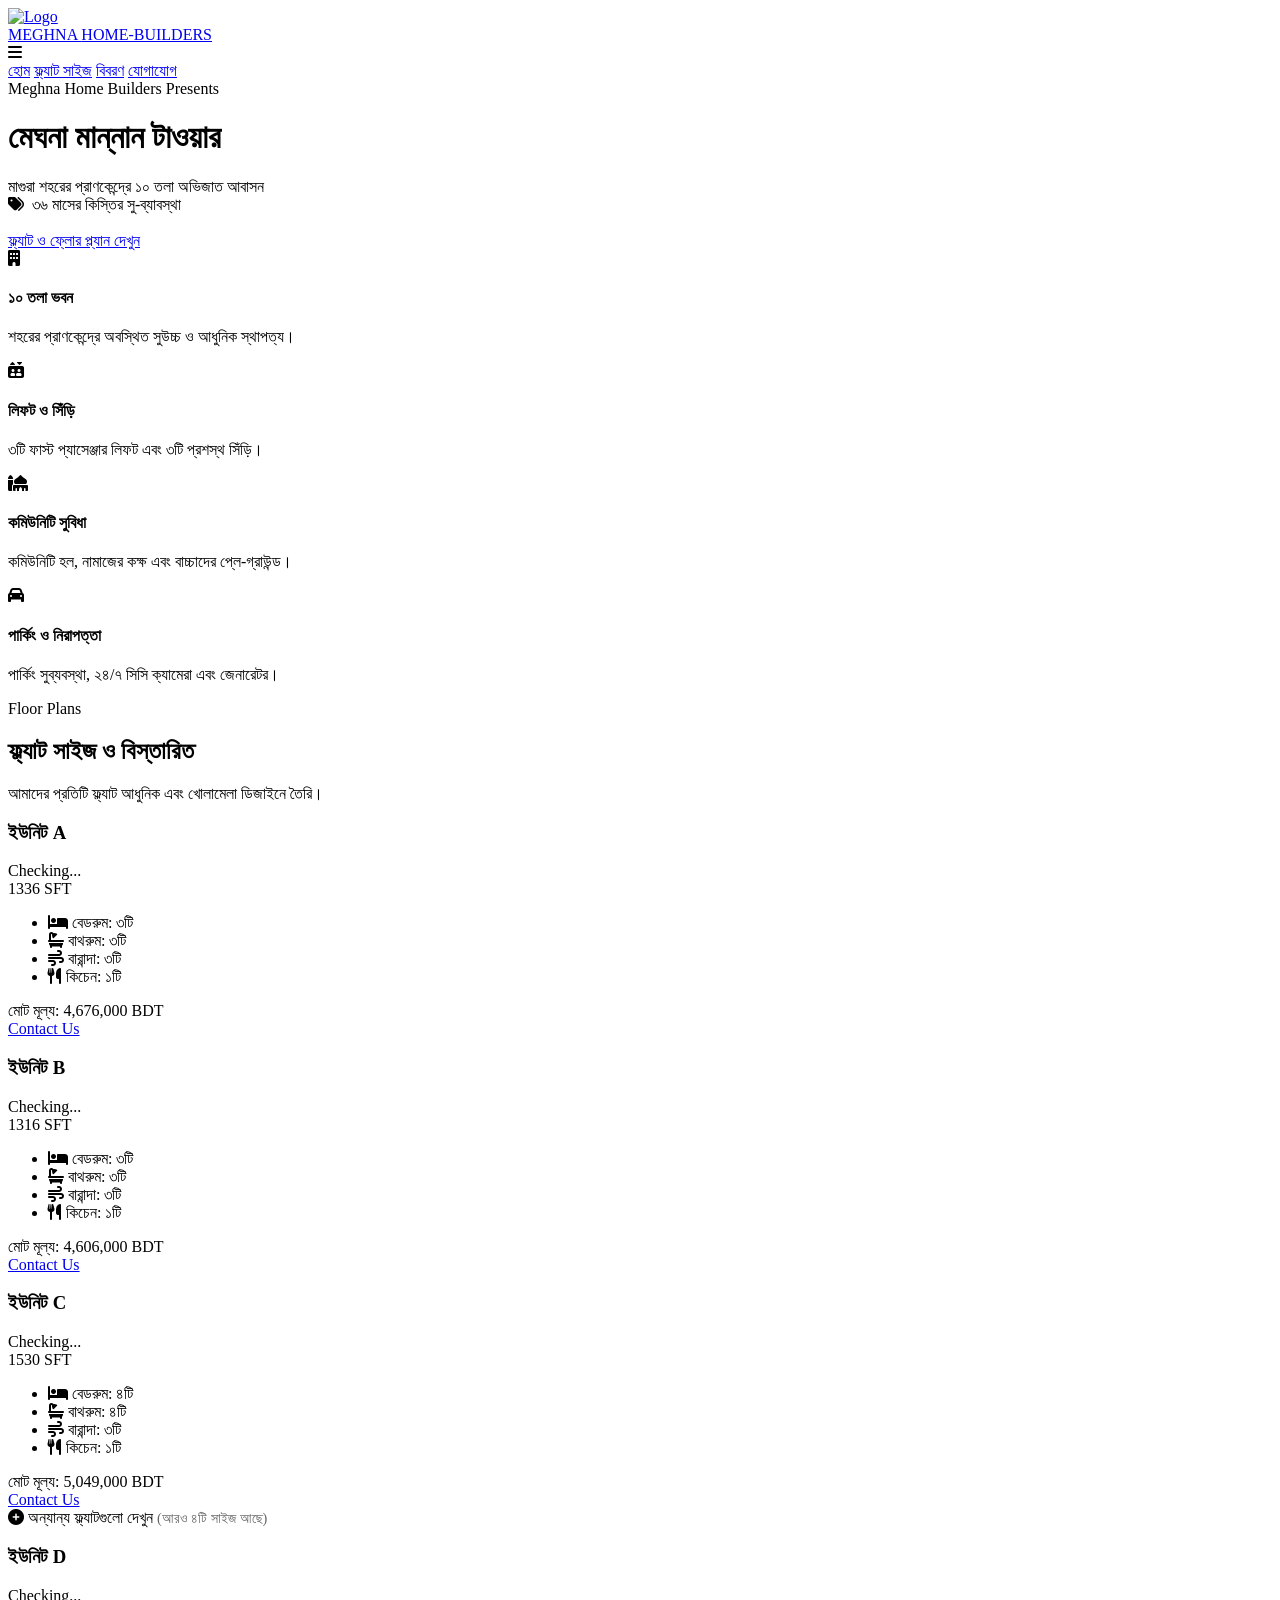
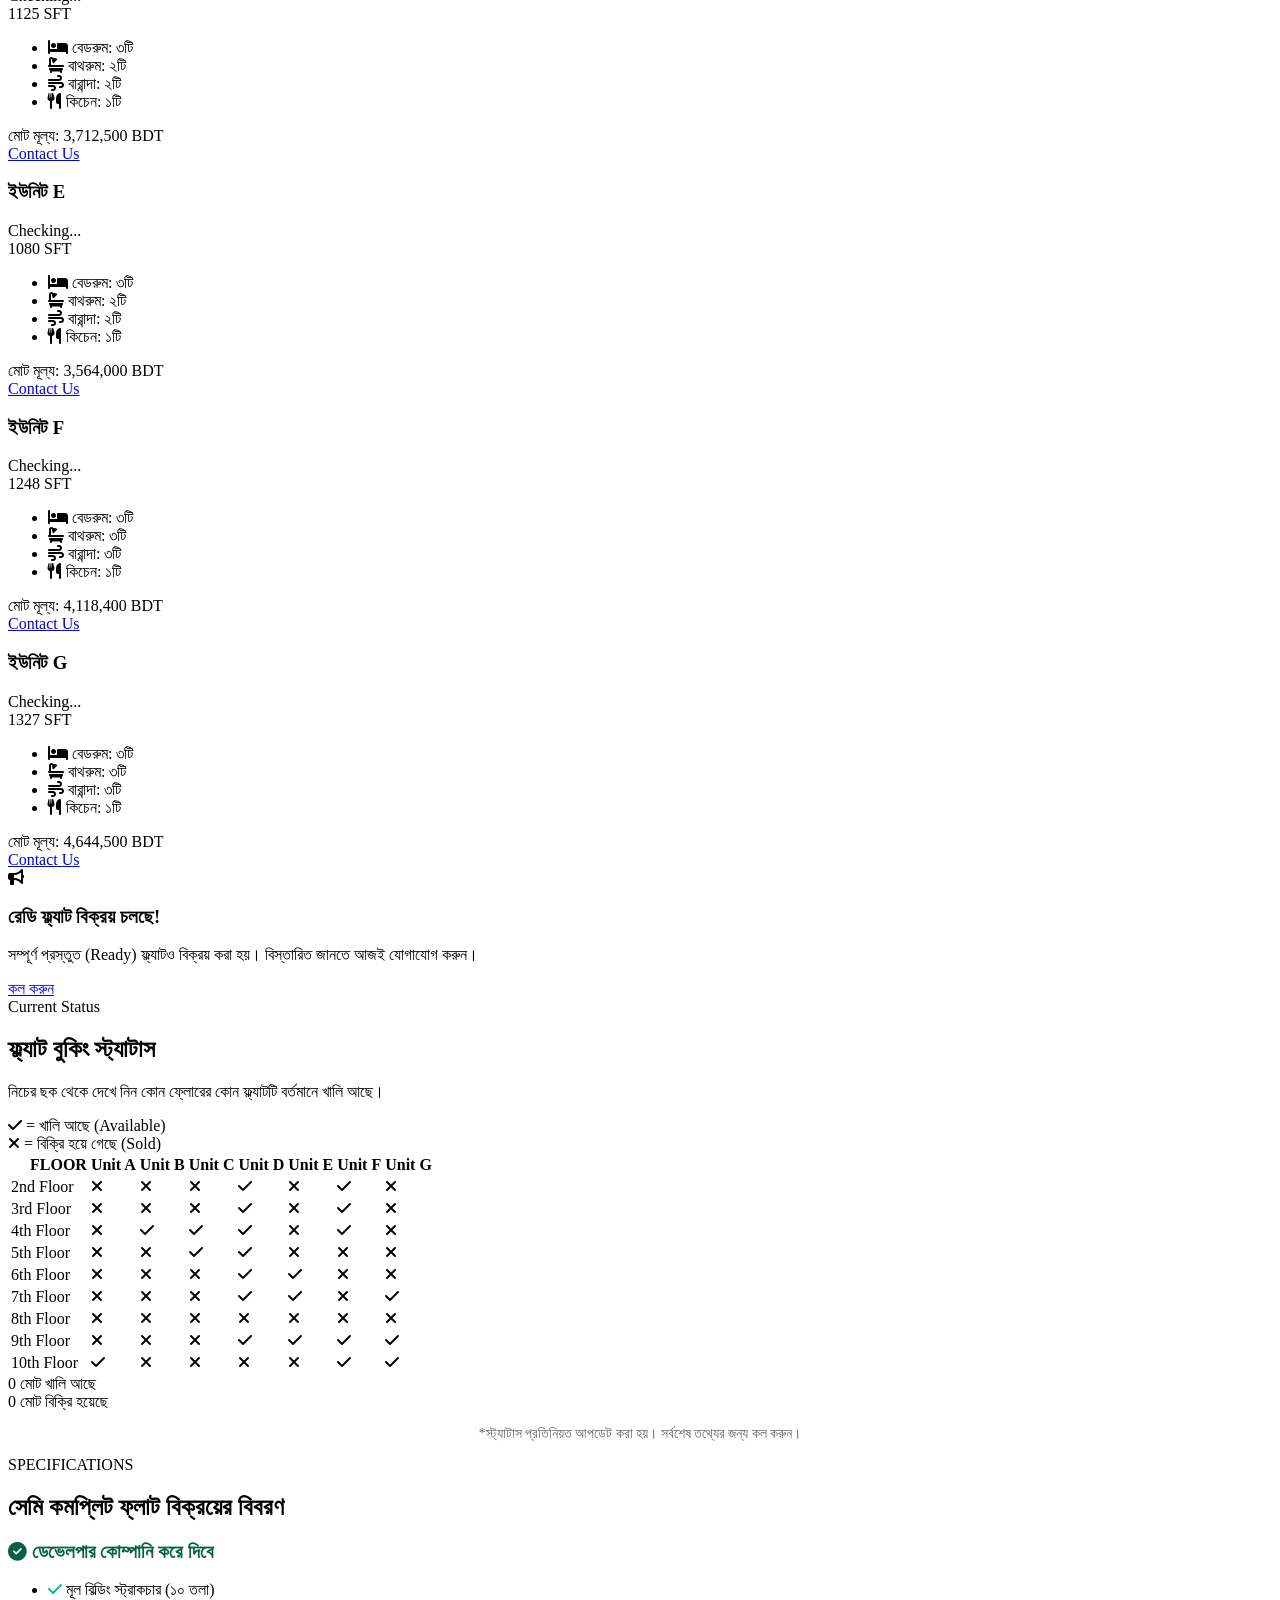
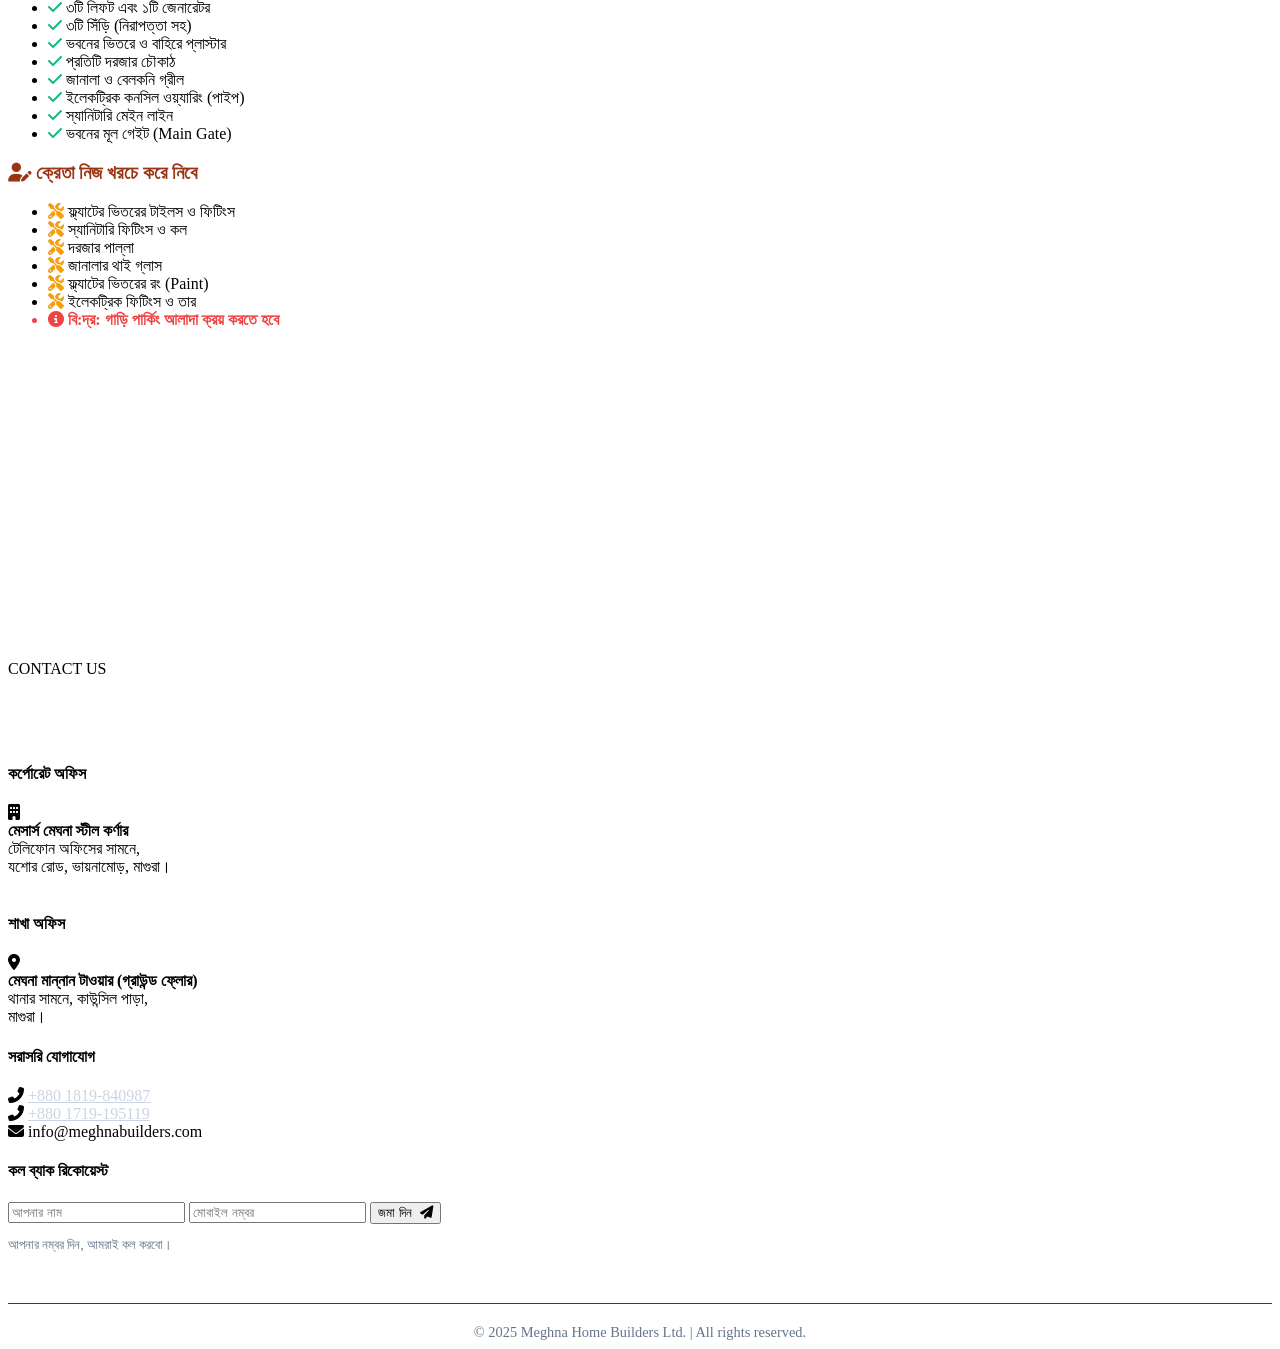
==== commit c30da0f7: "Update index.html updates" ====
--- a/index.html
+++ b/index.html
@@ -3,7 +3,7 @@
 <head>
     <meta charset="UTF-8">
     <meta content="width=device-width, initial-scale=1" name="viewport">
-    
+    <meta name="description" content="মাগুরা শহরের প্রাণকেন্দ্রে ১০ তলা আধুনিক মেঘনা মান্নান টাওয়ার। ৩টি লিফট, কমিউনিটি হল, নিরাপত্তা ও পার্কিং সুবিধাসহ। আজই বুকিং করুন।">
     <!-- Social Media Sharing Meta Tags -->
     <meta property="og:title" content="Meghna Mannan Tower - Luxury Living in Magura">
     <meta property="og:description" content="10 Storied Building, 3 Lifts, Community Hall. Book your flat today!">
@@ -21,154 +21,8 @@
     <!-- Icons -->
     <link href="https://cdnjs.cloudflare.com/ajax/libs/font-awesome/6.4.0/css/all.min.css" rel="stylesheet">
     
-    <style>
-        :root {
-            --primary: #0f172a;
-            --primary-light: #1e293b;
-            --gold: #c29d59;
-            --gold-hover: #d4af37;
-            --bg-light: #f8fafc;
-            --white: #ffffff;
-            --text-main: #334155;
-            --text-light: #475569;
-            --font-eng: 'Montserrat', sans-serif;
-            --font-bn: 'Noto Sans Bengali', sans-serif;
-            --shadow: 0 4px 20px rgba(0, 0, 0, 0.08);
-            --radius: 8px
-        }
-
-        * { margin: 0; padding: 0; box-sizing: border-box; scroll-behavior: smooth }
-        body { font-family: var(--font-bn); color: var(--text-main); background-color: var(--white); line-height: 1.7; overflow-x: hidden }
-        h1, h2, h3, h4 { font-family: var(--font-bn); color: var(--primary); font-weight: 700 }
-        h4 { color: var(--primary); } /* Default dark for body */
-        footer h4 { color: white; }   /* White for footer */
-        
-        a { text-decoration: none; transition: .3s }
-        ul { list-style: none }
-        
-        .container { max-width: 1200px; margin: 0 auto; padding: 0 20px }
-        .section-padding { padding: 80px 0 }
-        
-        .section-title { text-align: center; margin-bottom: 50px }
-        .section-title span { color: var(--gold); font-weight: 600; text-transform: uppercase; font-size: .9rem; display: block; margin-bottom: 10px; font-family: var(--font-eng) }
-        .section-title h2 { font-size: 2.2rem; margin-bottom: 15px }
-
-        /* Animation */
-        .reveal { opacity: 0; transform: translateY(30px); transition: all .8s ease }
-        .reveal.active { opacity: 1; transform: translateY(0) }
-
-        /* Navbar */
-        nav { position: fixed; top: 0; width: 100%; z-index: 1000; background: rgba(255, 255, 255, .98); box-shadow: 0 2px 15px rgba(0, 0, 0, .05); padding: 15px 0 }
-        .nav-wrapper { display: flex; justify-content: space-between; align-items: center }
-        
-        /* Logo */
-        .logo-wrapper { display: flex; align-items: center; gap: 12px; text-decoration: none }
-        .logo-img { height: 50px; width: auto }
-        .logo-text { font-family: var(--font-eng); font-weight: 800; font-size: 1.4rem; color: var(--primary); text-transform: uppercase; line-height: 1; display: flex; flex-direction: column }
-        .logo-text span { color: var(--gold) }
-
-        /* Mobile Menu */
-        .menu-toggle { display: none; font-size: 1.8rem; color: var(--primary); cursor: pointer }
-        .nav-menu { display: flex; gap: 30px }
-        .nav-menu a { color: var(--text-main); font-weight: 600 }
-        .nav-menu a:hover { color: var(--gold) }
-        
-        .btn-gold { background: var(--gold); color: #fff; padding: 10px 25px; border-radius: var(--radius); font-weight: 600; display: inline-block }
-        .btn-gold:hover { background: var(--gold-hover); transform: translateY(-2px) }
-
-        /* Hero */
-        .hero { height: 90vh; background: linear-gradient(rgba(15, 23, 42, .85), rgba(15, 23, 42, .75)), url(https://i.ibb.co.com/nMQMP2HK/meghna.jpg?q=80&w=2070&auto=format&fit=crop); background-size: cover; background-position: center; background-attachment: fixed; display: flex; align-items: center; justify-content: center; text-align: center; color: #fff; padding: 0 20px; margin-top: 60px }
-        .dev-intro { font-family: var(--font-eng); color: var(--gold); font-size: .9rem; letter-spacing: 3px; text-transform: uppercase; font-weight: 700; margin-bottom: 5px; display: block; opacity: .9 }
-        .project-name { font-size: 4rem; font-weight: 700; color: var(--white); margin-bottom: 10px; text-shadow: 0 4px 20px rgba(0, 0, 0, .5); line-height: 1.1 }
-        .project-location { font-size: 1.3rem; color: #e2e8f0; font-weight: 500; margin-bottom: 30px; display: block }
-        .hero-badge { background: rgba(255, 255, 255, .1); border: 1px solid var(--gold); padding: 10px 20px; border-radius: 50px; color: var(--gold); font-weight: 600; margin-bottom: 20px; display: inline-block }
-
-        /* Features */
-        .features-grid { display: grid; grid-template-columns: repeat(auto-fit, minmax(250px, 1fr)); gap: 25px; margin-top: -60px; position: relative; z-index: 10 }
-        .feature-box { background: #fff; padding: 30px; border-radius: var(--radius); box-shadow: var(--shadow); text-align: center; border-bottom: 3px solid var(--gold) }
-        .feature-box i { font-size: 2.5rem; color: var(--primary); margin-bottom: 15px }
-
-        /* Apartments */
-        .flat-grid { display: grid; grid-template-columns: repeat(auto-fill, minmax(300px, 1fr)); gap: 30px }
-        .flat-card { background: #fff; border-radius: var(--radius); overflow: hidden; box-shadow: var(--shadow); border: 1px solid #eee; transition: .3s }
-        .flat-card:hover { transform: translateY(-5px); border-color: var(--gold) }
-        .flat-img { height: 220px; background-size: cover; background-position: center }
-        .flat-body { padding: 20px }
-        .flat-title { display: flex; justify-content: space-between; align-items: center; margin-bottom: 15px; border-bottom: 1px solid #eee; padding-bottom: 10px }
-        .flat-title h3 { font-size: 1.3rem; margin: 0 }
-        .size-badge { background: var(--primary); color: #fff; padding: 5px 10px; border-radius: 4px; font-size: .9rem; font-family: var(--font-eng) }
-        .flat-features li { display: flex; justify-content: space-between; margin-bottom: 8px; font-size: .95rem; color: var(--text-light) }
-        .flat-features i { color: var(--gold); margin-right: 8px }
-        
-        .price-box { background: #f8fafc; padding: 10px; border-radius: 6px; text-align: center; margin: 15px 0; font-weight: 700; color: var(--primary); border: 1px dashed #cbd5e1; }
-        .price-box span { color: var(--gold); font-size: 1.1rem; }
-        .btn-card-action { display: block; width: 100%; text-align: center; background: transparent; border: 2px solid var(--primary); color: var(--primary); padding: 8px 0; border-radius: var(--radius); font-weight: 600; transition: 0.3s; }
-        .btn-card-action:hover { background: var(--primary); color: white; }
-
-        /* Show More Logic */
-        .show-more-card { display: flex; flex-direction: column; align-items: center; justify-content: center; background: var(--bg-light); border: 2px dashed var(--gold); cursor: pointer; min-height: 300px; transition: .3s }
-        .show-more-card:hover { background: #fffbeb }
-        .show-more-card i { font-size: 3rem; color: var(--gold); margin-bottom: 15px }
-        .show-more-card span { font-size: 1.2rem; font-weight: 700; color: var(--primary) }
-        .hidden-flats { display: none !important }
-        .extra-flat.reveal.active { animation: fadeInUp 0.5s ease forwards; }
-        @keyframes fadeInUp { from { opacity: 0; transform: translateY(20px); } to { opacity: 1; transform: translateY(0); } }
-
-        /* Availability Table */
-        .table-container { overflow-x: auto; background: white; border-radius: var(--radius); box-shadow: var(--shadow); padding: 20px; border-top: 4px solid var(--gold); }
-        .status-table { width: 100%; border-collapse: collapse; min-width: 600px; }
-        .status-table th, .status-table td { padding: 15px; text-align: center; border-bottom: 1px solid #eee; }
-        .status-table th { background: var(--bg-light); color: var(--primary); font-weight: 700; font-family: var(--font-eng); }
-        .floor-name { font-weight: 700; color: var(--primary); background: #f8fafc; text-align: left; }
-        .status-dot { display: inline-flex; align-items: center; justify-content: center; width: 30px; height: 30px; border-radius: 50%; font-size: 14px; transition: 0.3s; }
-        .is-available { background-color: #dcfce7; color: #16a34a; border: 1px solid #86efac; cursor: pointer; }
-        .is-available:hover { transform: scale(1.1); background-color: #16a34a; color: white; }
-        .is-booked { background-color: #fee2e2; color: #dc2626; border: 1px solid #fca5a5; opacity: 0.7; cursor: not-allowed; }
-        .legend-box { display: flex; justify-content: center; gap: 30px; margin-bottom: 30px; flex-wrap: wrap; }
-        .legend-item { display: flex; align-items: center; gap: 10px; font-weight: 600; font-size: 0.95rem; }
-
-        /* Specs & Notice */
-        .specs-container { display: grid; grid-template-columns: 1fr 1fr; gap: 40px }
-        .spec-card { background: #fff; padding: 30px; border-radius: var(--radius); box-shadow: var(--shadow) }
-        .spec-card.developer { border-top: 5px solid #10b981 }
-        .spec-card.buyer { border-top: 5px solid #f59e0b }
-        .spec-list li { margin-bottom: 12px; border-bottom: 1px dashed #eee; padding-bottom: 5px; display: flex; gap: 10px }
-        
-        .ready-flat-notice { margin-top: 50px; background: #fffbeb; border: 2px dashed var(--gold); border-radius: var(--radius); padding: 30px; display: flex; align-items: center; justify-content: space-between; gap: 20px; flex-wrap: wrap; box-shadow: 0 4px 15px rgba(194, 157, 89, .15) }
-        .notice-content { display: flex; align-items: center; gap: 20px }
-        .notice-icon { font-size: 2.5rem; color: var(--gold); background: #fff; width: 60px; height: 60px; border-radius: 50%; display: flex; align-items: center; justify-content: center; box-shadow: 0 2px 5px rgba(0, 0, 0, .05) }
-        .notice-text h3 { font-size: 1.4rem; margin-bottom: 5px; color: var(--primary) }
-        .btn-contact-outline { border: 2px solid var(--primary); color: var(--primary); padding: 10px 25px; border-radius: var(--radius); font-weight: 700; white-space: nowrap }
-        .btn-contact-outline:hover { background: var(--primary); color: #fff }
-
-        /* Footer & Form */
-        footer { background: var(--primary); color: #fff; padding: 60px 0 20px }
-        .footer-grid { display: grid; grid-template-columns: repeat(auto-fit, minmax(280px, 1fr)); gap: 40px }
-        .contact-item { display: flex; gap: 15px; margin-bottom: 15px; color: #cbd5e1 }
-        .contact-form input, .contact-form textarea { width: 100%; padding: 12px; margin-bottom: 12px; border-radius: 4px; border: 1px solid #334155; background: rgba(255, 255, 255, 0.05); color: white; font-family: var(--font-bn); outline: none; font-size: 0.95rem; }
-        .contact-form input:focus { border-color: var(--gold); background: rgba(255, 255, 255, 0.1); }
-        .contact-form button { width: 100%; background: var(--gold); color: white; border: none; padding: 12px; font-weight: 700; cursor: pointer; border-radius: 4px; font-family: var(--font-bn); }
-        .contact-form button:hover { background: var(--gold-hover); }
-
-        /* Responsive */
-        @media (max-width:768px) {
-            .hero h1 { font-size: 2rem }
-            .project-name { font-size: 2.5rem }
-            .dev-intro { font-size: .75rem; letter-spacing: 1px }
-            .specs-container { grid-template-columns: 1fr }
-            .features-grid { margin-top: 30px }
-            .ready-flat-notice { flex-direction: column; text-align: center }
-            .notice-content { flex-direction: column; gap: 10px }
-            .logo-img { height: 40px }
-            .logo-text { font-size: 1.1rem }
-            
-            /* Mobile Menu Active Logic */
-            .menu-toggle { display: block }
-            .nav-menu { display: none; position: absolute; top: 100%; left: 0; width: 100%; background: var(--white); flex-direction: column; padding: 20px 0; box-shadow: 0 5px 15px rgba(0, 0, 0, .1); text-align: center; gap: 20px; border-top: 1px solid #eee }
-            .nav-menu.active { display: flex; animation: slideDown .3s ease forwards }
-            @keyframes slideDown { from { opacity: 0; transform: translateY(-10px) } to { opacity: 1; transform: translateY(0) } }
-        }
-    </style>
+
+    <link rel="stylesheet" href="style.css">
 </head>
 
 <body>
@@ -238,6 +92,7 @@
             </div>
 
             <!-- Grid Container -->
+            <!-- The Grid Container -->
             <div class="flat-grid reveal" id="flatContainer">
                 
                 <!-- Unit A -->
@@ -245,7 +100,11 @@
                     <div class="flat-img" style="background-image: url('https://images.unsplash.com/photo-1502672260266-1c1ef2d93688?q=80&w=800&auto=format&fit=crop');"></div>
                     <div class="flat-body">
                         <div class="flat-title">
-                            <h3>ইউনিট A</h3>
+                            <div>
+                                <h3>ইউনিট A</h3>
+                                <!-- Auto Counter Here -->
+                                <span id="stock-unit-a" class="stock-badge">Checking...</span>
+                            </div>
                             <span class="size-badge">1336 SFT</span>
                         </div>
                         <ul class="flat-features">
@@ -264,7 +123,10 @@
                     <div class="flat-img" style="background-image: url('https://images.unsplash.com/photo-1560448204-e02f11c3d0e2?q=80&w=800&auto=format&fit=crop');"></div>
                     <div class="flat-body">
                         <div class="flat-title">
-                            <h3>ইউনিট B</h3>
+                            <div>
+                                <h3>ইউনিট B</h3>
+                                <span id="stock-unit-b" class="stock-badge">Checking...</span>
+                            </div>
                             <span class="size-badge">1316 SFT</span>
                         </div>
                         <ul class="flat-features">
@@ -283,7 +145,10 @@
                     <div class="flat-img" style="background-image: url('https://images.unsplash.com/photo-1460317442991-0ec209397118?q=80&w=800&auto=format&fit=crop');"></div>
                     <div class="flat-body">
                         <div class="flat-title">
-                            <h3>ইউনিট C</h3>
+                            <div>
+                                <h3>ইউনিট C</h3>
+                                <span id="stock-unit-c" class="stock-badge">Checking...</span>
+                            </div>
                             <span class="size-badge">1530 SFT</span>
                         </div>
                         <ul class="flat-features">
@@ -304,13 +169,15 @@
                     <span style="font-size: 0.9rem; color: #666; margin-top: 5px;">(আরও ৪টি সাইজ আছে)</span>
                 </div>
 
-                <!-- Hidden Flats -->
                 <!-- Unit D -->
                 <div class="flat-card hidden-flats extra-flat">
                     <div class="flat-img" style="background-image: url('https://images.unsplash.com/photo-1522708323590-d24dbb6b0267?q=80&w=800&auto=format&fit=crop');"></div>
                     <div class="flat-body">
                         <div class="flat-title">
-                            <h3>ইউনিট D</h3>
+                            <div>
+                                <h3>ইউনিট D</h3>
+                                <span id="stock-unit-d" class="stock-badge">Checking...</span>
+                            </div>
                             <span class="size-badge">1125 SFT</span>
                         </div>
                         <ul class="flat-features">
@@ -329,7 +196,10 @@
                     <div class="flat-img" style="background-image: url('https://images.unsplash.com/photo-1502005229762-cf1b2da7c5d6?q=80&w=800&auto=format&fit=crop');"></div>
                     <div class="flat-body">
                         <div class="flat-title">
-                            <h3>ইউনিট E</h3>
+                            <div>
+                                <h3>ইউনিট E</h3>
+                                <span id="stock-unit-e" class="stock-badge">Checking...</span>
+                            </div>
                             <span class="size-badge">1080 SFT</span>
                         </div>
                         <ul class="flat-features">
@@ -348,7 +218,10 @@
                     <div class="flat-img" style="background-image: url('https://images.unsplash.com/photo-1493809842364-78817add7ffb?q=80&w=800&auto=format&fit=crop');"></div>
                     <div class="flat-body">
                         <div class="flat-title">
-                            <h3>ইউনিট F</h3>
+                            <div>
+                                <h3>ইউনিট F</h3>
+                                <span id="stock-unit-f" class="stock-badge">Checking...</span>
+                            </div>
                             <span class="size-badge">1248 SFT</span>
                         </div>
                         <ul class="flat-features">
@@ -367,7 +240,10 @@
                     <div class="flat-img" style="background-image: url('https://images.unsplash.com/photo-1460317442991-0ec209397118?q=80&w=800&auto=format&fit=crop');"></div>
                     <div class="flat-body">
                         <div class="flat-title">
-                            <h3>ইউনিট G</h3>
+                            <div>
+                                <h3>ইউনিট G</h3>
+                                <span id="stock-unit-g" class="stock-badge">Checking...</span>
+                            </div>
                             <span class="size-badge">1327 SFT</span>
                         </div>
                         <ul class="flat-features">
@@ -380,9 +256,10 @@
                         <a href="#contact" class="btn-card-action">Contact Us</a>
                     </div>
                 </div>
-            </div>
-            
-            <!-- Ready Flat Notice -->
+
+            </div>
+    </section>
+<!-- Ready Flat Notice -->
             <div class="ready-flat-notice reveal">
                 <div class="notice-content">
                     <div class="notice-icon"><i class="fas fa-bullhorn"></i></div>
@@ -393,10 +270,7 @@
                 </div>
                 <a href="#contact" class="btn-contact-outline">কল করুন</a>
             </div>
-        </div>
-    </section>
-
-    <!-- Availability Section -->
+<!-- Availability Section -->
     <section id="availability" class="section-padding">
         <div class="container reveal">
             <div class="section-title">
@@ -427,31 +301,58 @@
                         </tr>
                     </thead>
                     <tbody>
-                        <!-- 9th Floor -->
-                        <tr><td class="floor-name">9th Floor</td><td><span class="status-dot is-available"><i class="fas fa-check"></i></span></td><td><span class="status-dot is-available"><i class="fas fa-check"></i></span></td><td><span class="status-dot is-available"><i class="fas fa-check"></i></span></td><td><span class="status-dot is-available"><i class="fas fa-check"></i></span></td><td><span class="status-dot is-available"><i class="fas fa-check"></i></span></td><td><span class="status-dot is-available"><i class="fas fa-check"></i></span></td><td><span class="status-dot is-available"><i class="fas fa-check"></i></span></td></tr>
-                        <!-- 8th Floor -->
-                        <tr><td class="floor-name">8th Floor</td><td><span class="status-dot is-booked"><i class="fas fa-times"></i></span></td><td><span class="status-dot is-available"><i class="fas fa-check"></i></span></td><td><span class="status-dot is-available"><i class="fas fa-check"></i></span></td><td><span class="status-dot is-booked"><i class="fas fa-times"></i></span></td><td><span class="status-dot is-available"><i class="fas fa-check"></i></span></td><td><span class="status-dot is-available"><i class="fas fa-check"></i></span></td><td><span class="status-dot is-available"><i class="fas fa-check"></i></span></td></tr>
-                        <!-- 7th Floor -->
-                        <tr><td class="floor-name">7th Floor</td><td><span class="status-dot is-booked"><i class="fas fa-times"></i></span></td><td><span class="status-dot is-booked"><i class="fas fa-times"></i></span></td><td><span class="status-dot is-available"><i class="fas fa-check"></i></span></td><td><span class="status-dot is-available"><i class="fas fa-check"></i></span></td><td><span class="status-dot is-available"><i class="fas fa-check"></i></span></td><td><span class="status-dot is-booked"><i class="fas fa-times"></i></span></td><td><span class="status-dot is-available"><i class="fas fa-check"></i></span></td></tr>
-                        <!-- 6th Floor -->
-                        <tr><td class="floor-name">6th Floor</td><td><span class="status-dot is-available"><i class="fas fa-check"></i></span></td><td><span class="status-dot is-available"><i class="fas fa-check"></i></span></td><td><span class="status-dot is-available"><i class="fas fa-check"></i></span></td><td><span class="status-dot is-available"><i class="fas fa-check"></i></span></td><td><span class="status-dot is-available"><i class="fas fa-check"></i></span></td><td><span class="status-dot is-available"><i class="fas fa-check"></i></span></td><td><span class="status-dot is-available"><i class="fas fa-check"></i></span></td></tr>
-                        <!-- 5th Floor -->
-                        <tr><td class="floor-name">5th Floor</td><td><span class="status-dot is-booked"><i class="fas fa-times"></i></span></td><td><span class="status-dot is-booked"><i class="fas fa-times"></i></span></td><td><span class="status-dot is-booked"><i class="fas fa-times"></i></span></td><td><span class="status-dot is-available"><i class="fas fa-check"></i></span></td><td><span class="status-dot is-available"><i class="fas fa-check"></i></span></td><td><span class="status-dot is-booked"><i class="fas fa-times"></i></span></td><td><span class="status-dot is-available"><i class="fas fa-check"></i></span></td></tr>
-                        <!-- 4th Floor -->
-                        <tr><td class="floor-name">4th Floor</td><td><span class="status-dot is-available"><i class="fas fa-check"></i></span></td><td><span class="status-dot is-available"><i class="fas fa-check"></i></span></td><td><span class="status-dot is-booked"><i class="fas fa-times"></i></span></td><td><span class="status-dot is-booked"><i class="fas fa-times"></i></span></td><td><span class="status-dot is-available"><i class="fas fa-check"></i></span></td><td><span class="status-dot is-available"><i class="fas fa-check"></i></span></td><td><span class="status-dot is-available"><i class="fas fa-check"></i></span></td></tr>
-                        <!-- 3rd Floor -->
-                        <tr><td class="floor-name">3rd Floor</td><td><span class="status-dot is-booked"><i class="fas fa-times"></i></span></td><td><span class="status-dot is-booked"><i class="fas fa-times"></i></span></td><td><span class="status-dot is-booked"><i class="fas fa-times"></i></span></td><td><span class="status-dot is-booked"><i class="fas fa-times"></i></span></td><td><span class="status-dot is-available"><i class="fas fa-check"></i></span></td><td><span class="status-dot is-available"><i class="fas fa-check"></i></span></td><td><span class="status-dot is-booked"><i class="fas fa-times"></i></span></td></tr>
-                        <!-- 2nd Floor -->
-                        <tr><td class="floor-name">2nd Floor</td><td><span class="status-dot is-booked"><i class="fas fa-times"></i></span></td><td><span class="status-dot is-booked"><i class="fas fa-times"></i></span></td><td><span class="status-dot is-booked"><i class="fas fa-times"></i></span></td><td><span class="status-dot is-booked"><i class="fas fa-times"></i></span></td><td><span class="status-dot is-booked"><i class="fas fa-times"></i></span></td><td><span class="status-dot is-available"><i class="fas fa-check"></i></span></td><td><span class="status-dot is-booked"><i class="fas fa-times"></i></span></td></tr>
-                        <!-- 1st Floor -->
-                        <tr><td class="floor-name">1st Floor</td><td><span class="status-dot is-booked"><i class="fas fa-times"></i></span></td><td><span class="status-dot is-booked"><i class="fas fa-times"></i></span></td><td><span class="status-dot is-booked"><i class="fas fa-times"></i></span></td><td><span class="status-dot is-booked"><i class="fas fa-times"></i></span></td><td><span class="status-dot is-booked"><i class="fas fa-times"></i></span></td><td><span class="status-dot is-booked"><i class="fas fa-times"></i></span></td><td><span class="status-dot is-booked"><i class="fas fa-times"></i></span></td></tr>
+                        <!-- Your provided data -->
+                        <tr><td class="floor-name">2nd Floor</td><td><span class="status-dot is-booked"><i class="fas fa-times"></i></span></td><td><span class="status-dot is-booked"><i class="fas fa-times"></i></span></td><td><span class="status-dot is-booked"><i class="fas fa-times"></i></span></td><td><span class="status-dot is-available"><i class="fas fa-check"></i></span></td><td><span class="status-dot is-booked"><i class="fas fa-times"></i></span></td><td><span class="status-dot is-available"><i class="fas fa-check"></i></span></td><td><span class="status-dot is-booked"><i class="fas fa-times"></i></span></td></tr>
+                        
+                        <tr><td class="floor-name">3rd Floor</td><td><span class="status-dot is-booked"><i class="fas fa-times"></i></span></td><td><span class="status-dot is-booked"><i class="fas fa-times"></i></span></td><td><span class="status-dot is-booked"><i class="fas fa-times"></i></span></td><td><span class="status-dot is-available"><i class="fas fa-check"></i></span></td><td><span class="status-dot is-booked"><i class="fas fa-times"></i></span></td><td><span class="status-dot is-available"><i class="fas fa-check"></i></span></td><td><span class="status-dot is-booked"><i class="fas fa-times"></i></span></td></tr>
+                        
+                        <tr><td class="floor-name">4th Floor</td><td><span class="status-dot is-booked"><i class="fas fa-times"></i></span></td><td><span class="status-dot is-available"><i class="fas fa-check"></i></span></td><td><span class="status-dot is-available"><i class="fas fa-check"></i></span></td><td><span class="status-dot is-available"><i class="fas fa-check"></i></span></td><td><span class="status-dot is-booked"><i class="fas fa-times"></i></span></td><td><span class="status-dot is-available"><i class="fas fa-check"></i></span></td><td><span class="status-dot is-booked"><i class="fas fa-times"></i></span></td></tr>
+                        
+                        <tr><td class="floor-name">5th Floor</td><td><span class="status-dot is-booked"><i class="fas fa-times"></i></span></td><td><span class="status-dot is-booked"><i class="fas fa-times"></i></span></td><td><span class="status-dot is-available"><i class="fas fa-check"></i></span></td><td><span class="status-dot is-available"><i class="fas fa-check"></i></span></td><td><span class="status-dot is-booked"><i class="fas fa-times"></i></span></td><td><span class="status-dot is-booked"><i class="fas fa-times"></i></span></td><td><span class="status-dot is-booked"><i class="fas fa-times"></i></span></td></tr>
+                        
+                        <tr><td class="floor-name">6th Floor</td><td><span class="status-dot is-booked"><i class="fas fa-times"></i></span></td><td><span class="status-dot is-booked"><i class="fas fa-times"></i></span></td><td><span class="status-dot is-booked"><i class="fas fa-times"></i></span></td><td><span class="status-dot is-available"><i class="fas fa-check"></i></span></td><td><span class="status-dot is-available"><i class="fas fa-check"></i></span></td><td><span class="status-dot is-booked"><i class="fas fa-times"></i></span></td><td><span class="status-dot is-booked"><i class="fas fa-times"></i></span></td></tr>
+                        
+                        <tr><td class="floor-name">7th Floor</td><td><span class="status-dot is-booked"><i class="fas fa-times"></i></span></td><td><span class="status-dot is-booked"><i class="fas fa-times"></i></span></td><td><span class="status-dot is-booked"><i class="fas fa-times"></i></span></td><td><span class="status-dot is-available"><i class="fas fa-check"></i></span></td><td><span class="status-dot is-available"><i class="fas fa-check"></i></span></td><td><span class="status-dot is-booked"><i class="fas fa-times"></i></span></td><td><span class="status-dot is-available"><i class="fas fa-check"></i></span></td></tr>
+                        
+                        <tr><td class="floor-name">8th Floor</td><td><span class="status-dot is-booked"><i class="fas fa-times"></i></span></td><td><span class="status-dot is-booked"><i class="fas fa-times"></i></span></td><td><span class="status-dot is-booked"><i class="fas fa-times"></i></span></td><td><span class="status-dot is-booked"><i class="fas fa-times"></i></span></td><td><span class="status-dot is-booked"><i class="fas fa-times"></i></span></td><td><span class="status-dot is-booked"><i class="fas fa-times"></i></span></td><td><span class="status-dot is-booked"><i class="fas fa-times"></i></span></td></tr>
+                        
+                        <tr><td class="floor-name">9th Floor</td><td><span class="status-dot is-booked"><i class="fas fa-times"></i></span></td><td><span class="status-dot is-booked"><i class="fas fa-times"></i></span></td><td><span class="status-dot is-booked"><i class="fas fa-times"></i></span></td><td><span class="status-dot is-available"><i class="fas fa-check"></i></span></td><td><span class="status-dot is-available"><i class="fas fa-check"></i></span></td><td><span class="status-dot is-available"><i class="fas fa-check"></i></span></td><td><span class="status-dot is-available"><i class="fas fa-check"></i></span></td></tr>
+                        
+                        <tr><td class="floor-name">10th Floor</td><td><span class="status-dot is-available"><i class="fas fa-check"></i></span></td><td><span class="status-dot is-booked"><i class="fas fa-times"></i></span></td><td><span class="status-dot is-booked"><i class="fas fa-times"></i></span></td><td><span class="status-dot is-booked"><i class="fas fa-times"></i></span></td><td><span class="status-dot is-booked"><i class="fas fa-times"></i></span></td><td><span class="status-dot is-available"><i class="fas fa-check"></i></span></td><td><span class="status-dot is-available"><i class="fas fa-check"></i></span></td></tr>
                     </tbody>
                 </table>
             </div>
+
+            <!-- TOTAL COUNT DISPLAY (NEW) -->
+            <div class="status-summary">
+                <div class="summary-card green">
+                    <span class="summary-count" id="count-available">0</span>
+                    <span class="summary-label">মোট খালি আছে</span>
+                </div>
+                <div class="summary-card red">
+                    <span class="summary-count" id="count-sold">0</span>
+                    <span class="summary-label">মোট বিক্রি হয়েছে</span>
+                </div>
+            </div>
+
             <p style="text-align: center; margin-top: 15px; font-size: 0.85rem; color: #666;">*স্ট্যাটাস প্রতিনিয়ত আপডেট করা হয়। সর্বশেষ তথ্যের জন্য কল করুন।</p>
         </div>
     </section>
 
+
+
+
+
+
+
+
+
+
+
+
+
+
+    
     <!-- Specs Section -->
     <section class="section-padding" id="specs">
         <div class="container">
@@ -552,91 +453,6 @@
     </footer>
 
     <!-- Scripts -->
-    <script>
-        // 1. Scroll Reveal Animation
-        const observer = new IntersectionObserver((entries) => {
-            entries.forEach((entry) => {
-                if (entry.isIntersecting) {
-                    entry.target.classList.add('active');
-                }
-            });
-        }, { threshold: 0.1 });
-
-        document.querySelectorAll('.reveal').forEach((el) => observer.observe(el));
-
-        // 2. SHOW MORE LOGIC (Fixed & Robust)
-        function showAllFlats() {
-            const btn = document.getElementById('showMoreBtn');
-            const hiddenFlats = document.querySelectorAll('.extra-flat');
-
-            if (btn) {
-                btn.style.display = 'none';
-                btn.remove(); // Safely remove element
-            }
-
-            if (hiddenFlats.length > 0) {
-                hiddenFlats.forEach(flat => {
-                    flat.classList.remove('hidden-flats');
-                    flat.style.display = 'block';
-                    // Animation delay
-                    setTimeout(() => {
-                        flat.classList.add('reveal', 'active');
-                    }, 50);
-                });
-            }
-        }
-
-        // 3. Mobile Menu Toggle
-        function toggleMenu() {
-            const menu = document.getElementById('mobileMenu');
-            if (menu) {
-                menu.classList.toggle('active');
-            }
-        }
-
-        // 4. Close menu when clicking links
-        document.querySelectorAll('.nav-menu a').forEach(link => {
-            link.addEventListener('click', () => {
-                const menu = document.getElementById('mobileMenu');
-                if (menu) menu.classList.remove('active');
-            });
-        });
-
-        // 5. AJAX FORM SUBMISSION
-        var form = document.getElementById("my-form");
-        
-        async function handleSubmit(event) {
-            event.preventDefault(); // Stop redirect
-            var status = document.getElementById("my-form-status");
-            var data = new FormData(event.target);
-            
-            fetch(event.target.action, {
-                method: form.method,
-                body: data,
-                headers: {
-                    'Accept': 'application/json'
-                }
-            }).then(response => {
-                if (response.ok) {
-                    status.innerHTML = '<span style="color:#4ade80"><i class="fas fa-check-circle"></i> রিকোয়েস্ট পাঠানো হয়েছে!</span>';
-                    form.reset();
-                } else {
-                    response.json().then(data => {
-                        if (Object.hasOwn(data, 'errors')) {
-                            status.innerHTML = data["errors"].map(error => error["message"]).join(", ");
-                        } else {
-                            status.innerHTML = '<span style="color:#f87171">সমস্যা হয়েছে, আবার চেষ্টা করুন।</span>';
-                        }
-                    });
-                }
-            }).catch(error => {
-                status.innerHTML = '<span style="color:#f87171">ইন্টারনেট সংযোগ নেই।</span>';
-            });
-        }
-        
-        if (form) {
-            form.addEventListener("submit", handleSubmit);
-        }
-    </script>
+    <script src="script.js"></script>
 </body>
 </html>
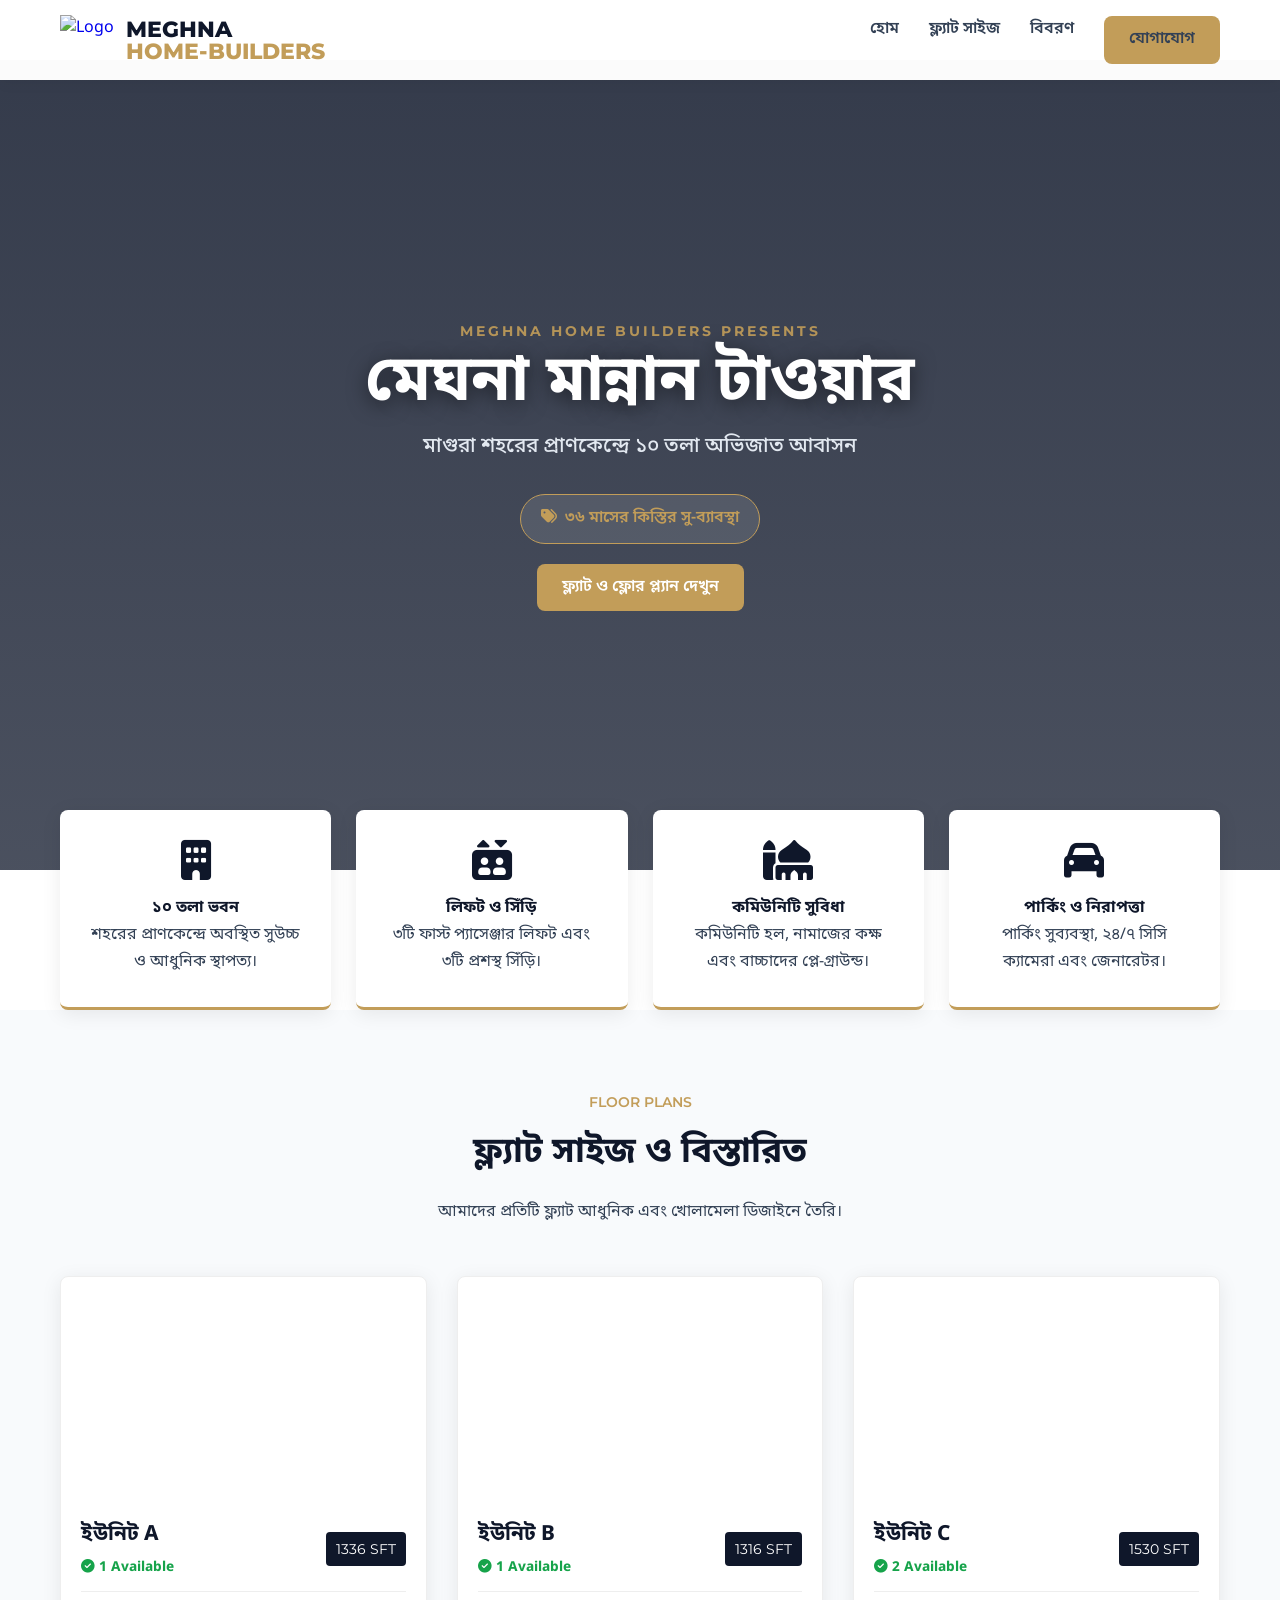
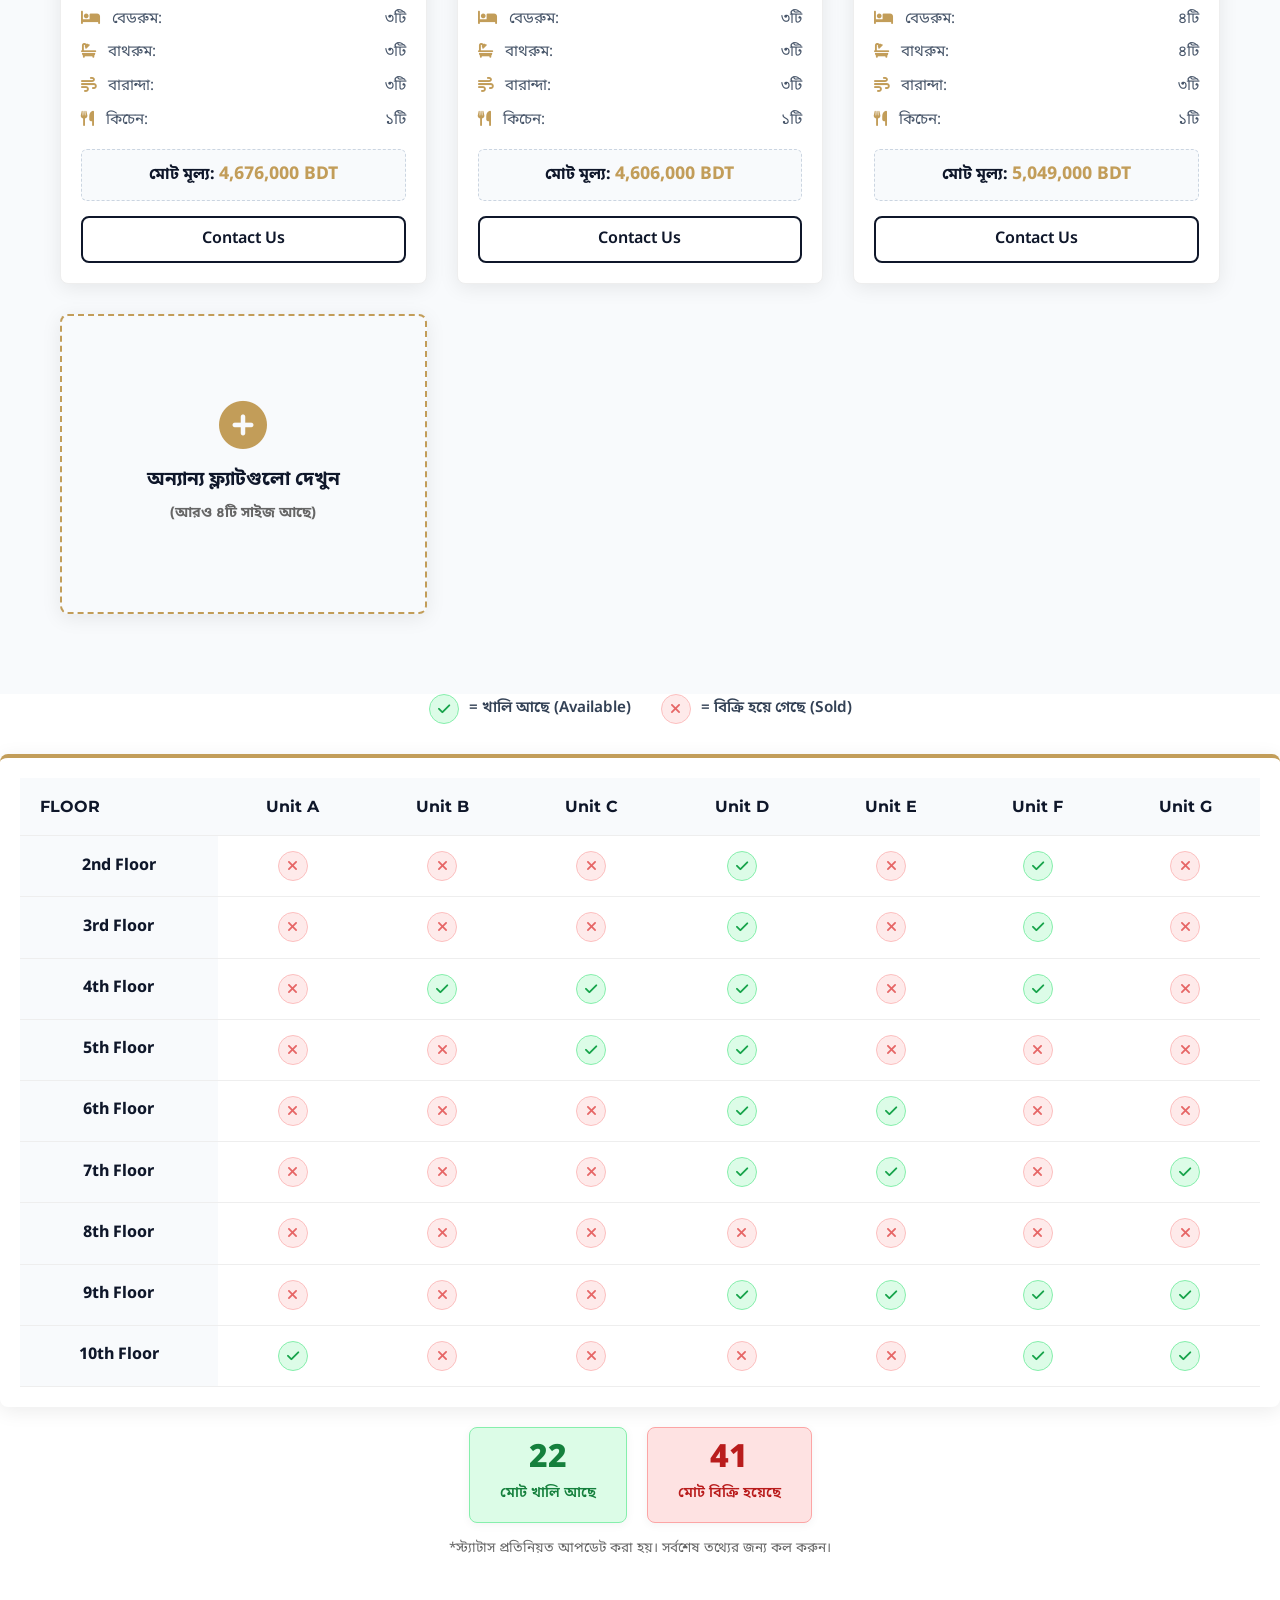
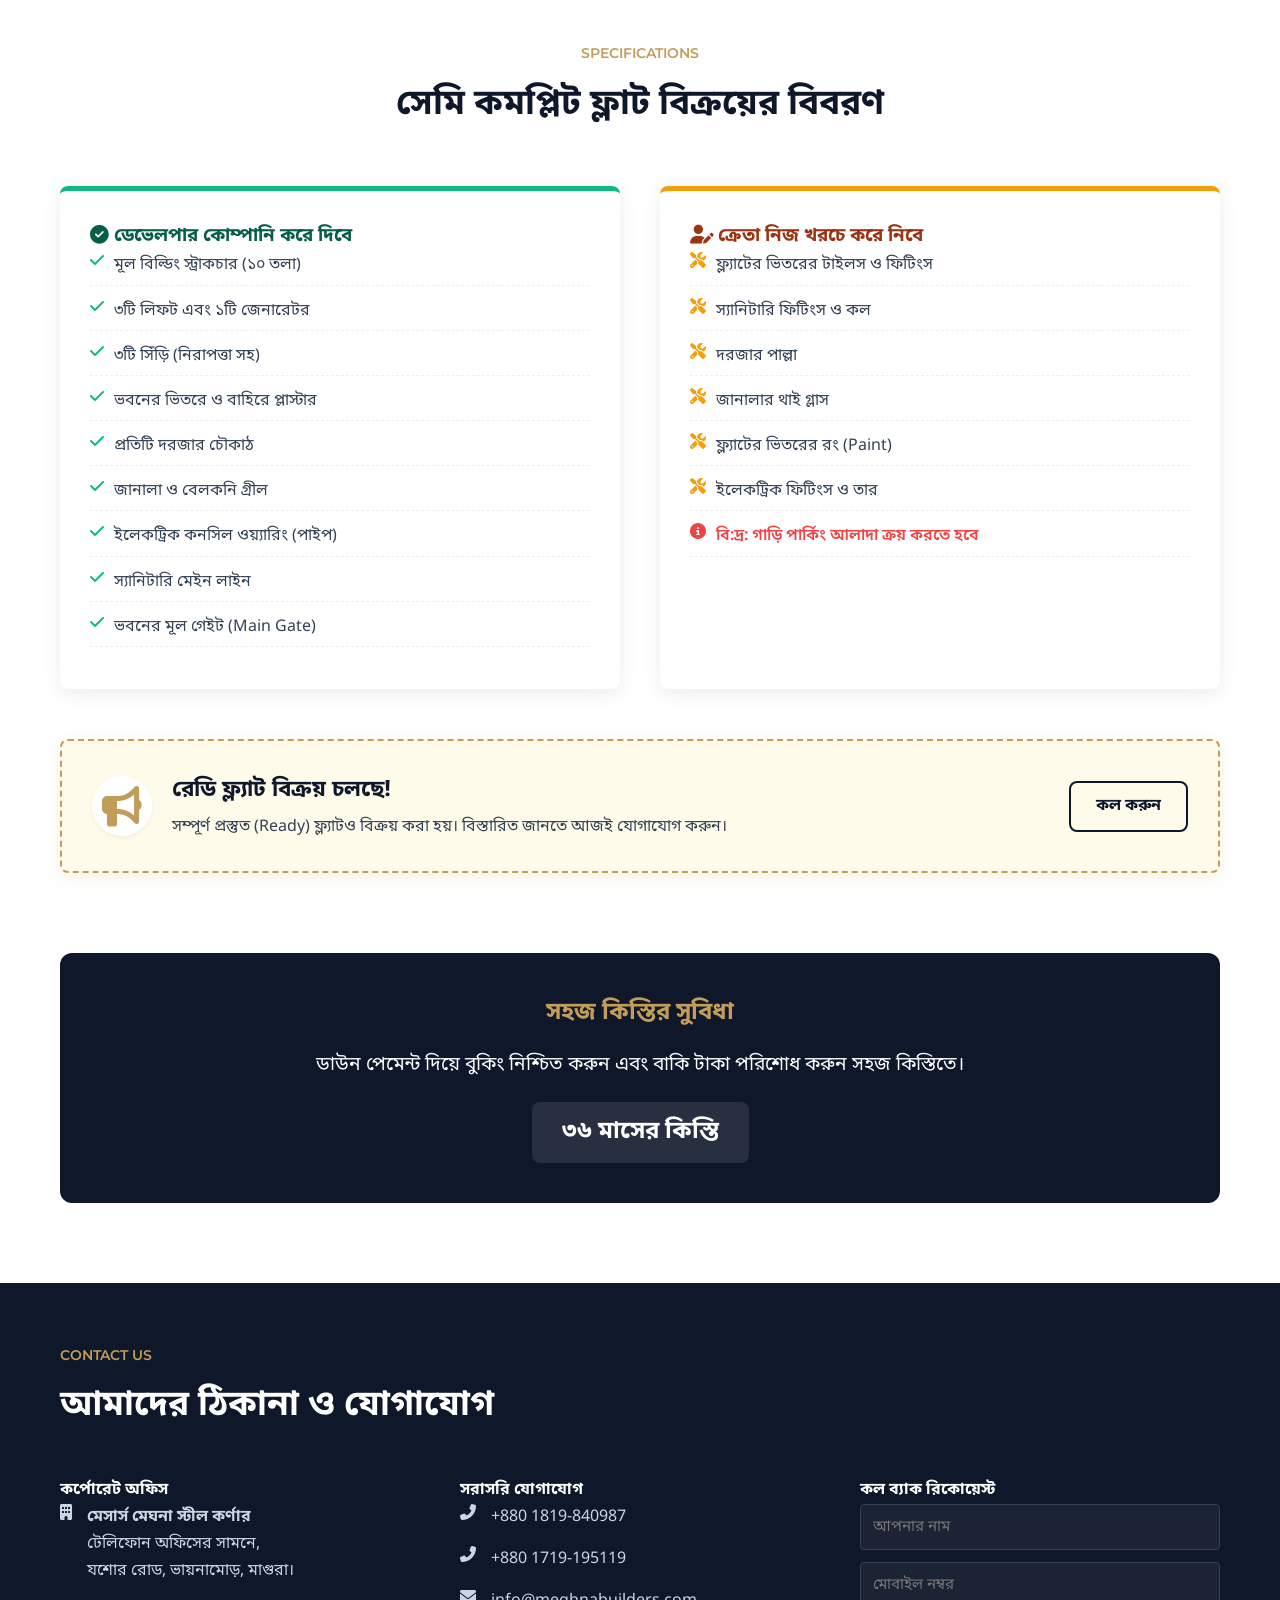
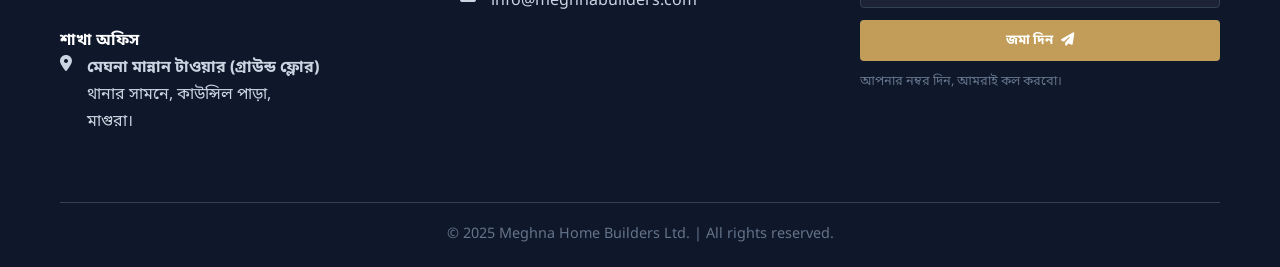
==== commit 87796068: "Update index.html random updates" ====
--- a/index.html
+++ b/index.html
@@ -258,26 +258,8 @@
                 </div>
 
             </div>
+            
     </section>
-<!-- Ready Flat Notice -->
-            <div class="ready-flat-notice reveal">
-                <div class="notice-content">
-                    <div class="notice-icon"><i class="fas fa-bullhorn"></i></div>
-                    <div class="notice-text">
-                        <h3>রেডি ফ্ল্যাট বিক্রয় চলছে!</h3>
-                        <p>সম্পূর্ণ প্রস্তুত (Ready) ফ্ল্যাটও বিক্রয় করা হয়। বিস্তারিত জানতে আজই যোগাযোগ করুন।</p>
-                    </div>
-                </div>
-                <a href="#contact" class="btn-contact-outline">কল করুন</a>
-            </div>
-<!-- Availability Section -->
-    <section id="availability" class="section-padding">
-        <div class="container reveal">
-            <div class="section-title">
-                <span>Current Status</span>
-                <h2>ফ্ল্যাট বুকিং স্ট্যাটাস</h2>
-                <p>নিচের ছক থেকে দেখে নিন কোন ফ্লোরের কোন ফ্ল্যাটটি বর্তমানে খালি আছে।</p>
-            </div>
 
             <!-- Legend -->
             <div class="legend-box">
@@ -388,7 +370,20 @@
                     </ul>
                 </div>
             </div>
-        </div>
+            <!-- Ready Flat Notice -->
+            <div class="ready-flat-notice reveal">
+                <div class="notice-content">
+                    <div class="notice-icon"><i class="fas fa-bullhorn"></i></div>
+                    <div class="notice-text">
+                        <h3>রেডি ফ্ল্যাট বিক্রয় চলছে!</h3>
+                        <p>সম্পূর্ণ প্রস্তুত (Ready) ফ্ল্যাটও বিক্রয় করা হয়। বিস্তারিত জানতে আজই যোগাযোগ করুন।</p>
+                    </div>
+                </div>
+                <a href="#contact" class="btn-contact-outline">কল করুন</a>
+            </div>
+        </div>
+        
+
     </section>
 
     <!-- EMI Banner -->
--- a/style.css
+++ b/style.css
@@ -0,0 +1,205 @@
+        :root {
+            --primary: #0f172a;
+            --primary-light: #1e293b;
+            --gold: #c29d59;
+            --gold-hover: #d4af37;
+            --bg-light: #f8fafc;
+            --white: #ffffff;
+            --text-main: #334155;
+            --text-light: #475569;
+            --font-eng: 'Montserrat', sans-serif;
+            --font-bn: 'Noto Sans Bengali', sans-serif;
+            --shadow: 0 4px 20px rgba(0, 0, 0, 0.08);
+            --radius: 8px
+        }
+
+        * { margin: 0; padding: 0; box-sizing: border-box; scroll-behavior: smooth }
+        body { font-family: var(--font-bn); color: var(--text-main); background-color: var(--white); line-height: 1.7; overflow-x: hidden }
+        h1, h2, h3, h4 { font-family: var(--font-bn); color: var(--primary); font-weight: 700 }
+        h4 { color: var(--primary); } /* Default dark for body */
+        footer h4 { color: white; }   /* White for footer */
+        
+        a { text-decoration: none; transition: .3s }
+        ul { list-style: none }
+        
+        .container { max-width: 1200px; margin: 0 auto; padding: 0 20px }
+        .section-padding { padding: 80px 0 }
+        
+        .section-title { text-align: center; margin-bottom: 50px }
+        .section-title span { color: var(--gold); font-weight: 600; text-transform: uppercase; font-size: .9rem; display: block; margin-bottom: 10px; font-family: var(--font-eng) }
+        .section-title h2 { font-size: 2.2rem; margin-bottom: 15px }
+
+        /* Animation */
+        .reveal { opacity: 0; transform: translateY(30px); transition: all .8s ease }
+        .reveal.active { opacity: 1; transform: translateY(0) }
+
+        /* Navbar */
+        nav { position: fixed; top: 0; width: 100%; z-index: 1000; background: rgba(255, 255, 255, .98); box-shadow: 0 2px 15px rgba(0, 0, 0, .05); padding: 15px 0 }
+        .nav-wrapper { display: flex; justify-content: space-between; align-items: center }
+        
+        /* Logo */
+        .logo-wrapper { display: flex; align-items: center; gap: 12px; text-decoration: none }
+        .logo-img { height: 50px; width: auto }
+        .logo-text { font-family: var(--font-eng); font-weight: 800; font-size: 1.4rem; color: var(--primary); text-transform: uppercase; line-height: 1; display: flex; flex-direction: column }
+        .logo-text span { color: var(--gold) }
+
+        /* Mobile Menu */
+        .menu-toggle { display: none; font-size: 1.8rem; color: var(--primary); cursor: pointer }
+        .nav-menu { display: flex; gap: 30px }
+        .nav-menu a { color: var(--text-main); font-weight: 600 }
+        .nav-menu a:hover { color: var(--gold) }
+        
+        .btn-gold { background: var(--gold); color: #fff; padding: 10px 25px; border-radius: var(--radius); font-weight: 600; display: inline-block }
+        .btn-gold:hover { background: var(--gold-hover); transform: translateY(-2px) }
+
+        /* Hero */
+        .hero { height: 90vh; background: linear-gradient(rgba(15, 23, 42, .85), rgba(15, 23, 42, .75)), url(https://i.ibb.co.com/nMQMP2HK/meghna.jpg?q=80&w=2070&auto=format&fit=crop); background-size: cover; background-position: center; background-attachment: fixed; display: flex; align-items: center; justify-content: center; text-align: center; color: #fff; padding: 0 20px; margin-top: 60px }
+        .dev-intro { font-family: var(--font-eng); color: var(--gold); font-size: .9rem; letter-spacing: 3px; text-transform: uppercase; font-weight: 700; margin-bottom: 5px; display: block; opacity: .9 }
+        .project-name { font-size: 4rem; font-weight: 700; color: var(--white); margin-bottom: 10px; text-shadow: 0 4px 20px rgba(0, 0, 0, .5); line-height: 1.1 }
+        .project-location { font-size: 1.3rem; color: #e2e8f0; font-weight: 500; margin-bottom: 30px; display: block }
+        .hero-badge { background: rgba(255, 255, 255, .1); border: 1px solid var(--gold); padding: 10px 20px; border-radius: 50px; color: var(--gold); font-weight: 600; margin-bottom: 20px; display: inline-block }
+
+        /* Features */
+        .features-grid { display: grid; grid-template-columns: repeat(auto-fit, minmax(250px, 1fr)); gap: 25px; margin-top: -60px; position: relative; z-index: 10 }
+        .feature-box { background: #fff; padding: 30px; border-radius: var(--radius); box-shadow: var(--shadow); text-align: center; border-bottom: 3px solid var(--gold) }
+        .feature-box i { font-size: 2.5rem; color: var(--primary); margin-bottom: 15px }
+
+        /* Apartments */
+        .flat-grid { display: grid; grid-template-columns: repeat(auto-fill, minmax(300px, 1fr)); gap: 30px }
+        .flat-card { background: #fff; border-radius: var(--radius); overflow: hidden; box-shadow: var(--shadow); border: 1px solid #eee; transition: .3s }
+        .flat-card:hover { transform: translateY(-5px); border-color: var(--gold) }
+        .flat-img { height: 220px; background-size: cover; background-position: center }
+        .flat-body { padding: 20px }
+        .flat-title { display: flex; justify-content: space-between; align-items: center; margin-bottom: 15px; border-bottom: 1px solid #eee; padding-bottom: 10px }
+        .flat-title h3 { font-size: 1.3rem; margin: 0 }
+        .size-badge { background: var(--primary); color: #fff; padding: 5px 10px; border-radius: 4px; font-size: .9rem; font-family: var(--font-eng) }
+        .flat-features li { display: flex; justify-content: space-between; margin-bottom: 8px; font-size: .95rem; color: var(--text-light) }
+        .flat-features i { color: var(--gold); margin-right: 8px }
+        
+        .price-box { background: #f8fafc; padding: 10px; border-radius: 6px; text-align: center; margin: 15px 0; font-weight: 700; color: var(--primary); border: 1px dashed #cbd5e1; }
+        .price-box span { color: var(--gold); font-size: 1.1rem; }
+        .btn-card-action { display: block; width: 100%; text-align: center; background: transparent; border: 2px solid var(--primary); color: var(--primary); padding: 8px 0; border-radius: var(--radius); font-weight: 600; transition: 0.3s; }
+        .btn-card-action:hover { background: var(--primary); color: white; }
+
+        /* Show More Logic */
+        .show-more-card { display: flex; flex-direction: column; align-items: center; justify-content: center; background: var(--bg-light); border: 2px dashed var(--gold); cursor: pointer; min-height: 300px; transition: .3s }
+        .show-more-card:hover { background: #fffbeb }
+        .show-more-card i { font-size: 3rem; color: var(--gold); margin-bottom: 15px }
+        .show-more-card span { font-size: 1.2rem; font-weight: 700; color: var(--primary) }
+        .hidden-flats { display: none !important }
+        .extra-flat.reveal.active { animation: fadeInUp 0.5s ease forwards; }
+        @keyframes fadeInUp { from { opacity: 0; transform: translateY(20px); } to { opacity: 1; transform: translateY(0); } }
+
+        /* Availability Table */
+        .table-container { overflow-x: auto; background: white; border-radius: var(--radius); box-shadow: var(--shadow); padding: 20px; border-top: 4px solid var(--gold); }
+        .status-table { width: 100%; border-collapse: collapse; min-width: 600px; }
+        .status-table th, .status-table td { padding: 15px; text-align: center; border-bottom: 1px solid #eee; }
+        .status-table th { background: var(--bg-light); color: var(--primary); font-weight: 700; font-family: var(--font-eng); }
+        .floor-name { font-weight: 700; color: var(--primary); background: #f8fafc; text-align: left; }
+        .status-dot { display: inline-flex; align-items: center; justify-content: center; width: 30px; height: 30px; border-radius: 50%; font-size: 14px; transition: 0.3s; }
+        .is-available { background-color: #dcfce7; color: #16a34a; border: 1px solid #86efac; cursor: pointer; }
+        .is-available:hover { transform: scale(1.1); background-color: #16a34a; color: white; }
+        .is-booked { background-color: #fee2e2; color: #dc2626; border: 1px solid #fca5a5; opacity: 0.7; cursor: not-allowed; }
+        .legend-box { display: flex; justify-content: center; gap: 30px; margin-bottom: 30px; flex-wrap: wrap; }
+        .legend-item { display: flex; align-items: center; gap: 10px; font-weight: 600; font-size: 0.95rem; }
+
+        /* Specs & Notice */
+        .specs-container { display: grid; grid-template-columns: 1fr 1fr; gap: 40px }
+        .spec-card { background: #fff; padding: 30px; border-radius: var(--radius); box-shadow: var(--shadow) }
+        .spec-card.developer { border-top: 5px solid #10b981 }
+        .spec-card.buyer { border-top: 5px solid #f59e0b }
+        .spec-list li { margin-bottom: 12px; border-bottom: 1px dashed #eee; padding-bottom: 5px; display: flex; gap: 10px }
+        
+        .ready-flat-notice { margin-top: 50px; background: #fffbeb; border: 2px dashed var(--gold); border-radius: var(--radius); padding: 30px; display: flex; align-items: center; justify-content: space-between; gap: 20px; flex-wrap: wrap; box-shadow: 0 4px 15px rgba(194, 157, 89, .15) }
+        .notice-content { display: flex; align-items: center; gap: 20px }
+        .notice-icon { font-size: 2.5rem; color: var(--gold); background: #fff; width: 60px; height: 60px; border-radius: 50%; display: flex; align-items: center; justify-content: center; box-shadow: 0 2px 5px rgba(0, 0, 0, .05) }
+        .notice-text h3 { font-size: 1.4rem; margin-bottom: 5px; color: var(--primary) }
+        .btn-contact-outline { border: 2px solid var(--primary); color: var(--primary); padding: 10px 25px; border-radius: var(--radius); font-weight: 700; white-space: nowrap }
+        .btn-contact-outline:hover { background: var(--primary); color: #fff }
+
+        /* Footer & Form */
+        footer { background: var(--primary); color: #fff; padding: 60px 0 20px }
+        .footer-grid { display: grid; grid-template-columns: repeat(auto-fit, minmax(280px, 1fr)); gap: 40px }
+        .contact-item { display: flex; gap: 15px; margin-bottom: 15px; color: #cbd5e1 }
+        .contact-form input, .contact-form textarea { width: 100%; padding: 12px; margin-bottom: 12px; border-radius: 4px; border: 1px solid #334155; background: rgba(255, 255, 255, 0.05); color: white; font-family: var(--font-bn); outline: none; font-size: 0.95rem; }
+        .contact-form input:focus { border-color: var(--gold); background: rgba(255, 255, 255, 0.1); }
+        .contact-form button { width: 100%; background: var(--gold); color: white; border: none; padding: 12px; font-weight: 700; cursor: pointer; border-radius: 4px; font-family: var(--font-bn); }
+        .contact-form button:hover { background: var(--gold-hover); }
+
+        /* Responsive */
+        @media (max-width:768px) {
+            .hero h1 { font-size: 2rem }
+            .project-name { font-size: 2.5rem }
+            .dev-intro { font-size: .75rem; letter-spacing: 1px }
+            .specs-container { grid-template-columns: 1fr }
+            .features-grid { margin-top: 30px }
+            .ready-flat-notice { flex-direction: column; text-align: center }
+            .notice-content { flex-direction: column; gap: 10px }
+            .logo-img { height: 40px }
+            .logo-text { font-size: 1.1rem }
+            
+            /* Mobile Menu Active Logic */
+            .menu-toggle { display: block }
+            .nav-menu { display: none; position: absolute; top: 100%; left: 0; width: 100%; background: var(--white); flex-direction: column; padding: 20px 0; box-shadow: 0 5px 15px rgba(0, 0, 0, .1); text-align: center; gap: 20px; border-top: 1px solid #eee }
+            .nav-menu.active { display: flex; animation: slideDown .3s ease forwards }
+            @keyframes slideDown { from { opacity: 0; transform: translateY(-10px) } to { opacity: 1; transform: translateY(0) } }
+        }
+
+        /* --- STATUS SUMMARY COUNTER --- */
+.status-summary {
+    display: flex;
+    justify-content: center;
+    gap: 20px;
+    margin-top: 20px;
+    flex-wrap: wrap;
+}
+
+.summary-card {
+    padding: 15px 30px;
+    border-radius: 8px;
+    text-align: center;
+    min-width: 150px;
+    box-shadow: 0 2px 10px rgba(0,0,0,0.05);
+}
+
+.summary-card.green {
+    background: #dcfce7;
+    border: 1px solid #86efac;
+    color: #15803d;
+}
+
+.summary-card.red {
+    background: #fee2e2;
+    border: 1px solid #fca5a5;
+    color: #b91c1c;
+}
+
+.summary-count {
+    font-size: 2rem;
+    font-weight: 800;
+    display: block;
+    line-height: 1;
+    margin-bottom: 5px;
+}
+
+.summary-label {
+    font-size: 0.9rem;
+    font-weight: 600;
+    text-transform: uppercase;
+}
+
+/* --- APARTMENT STOCK BADGE --- */
+.stock-badge {
+    display: block;
+    font-size: 0.85rem;
+    font-weight: 700;
+    margin-top: 5px;
+}
+
+.stock-badge.in-stock {
+    color: #16a34a; /* Green */
+}
+
+.stock-badge.out-stock {
+    color: #dc2626; /* Red */
+}
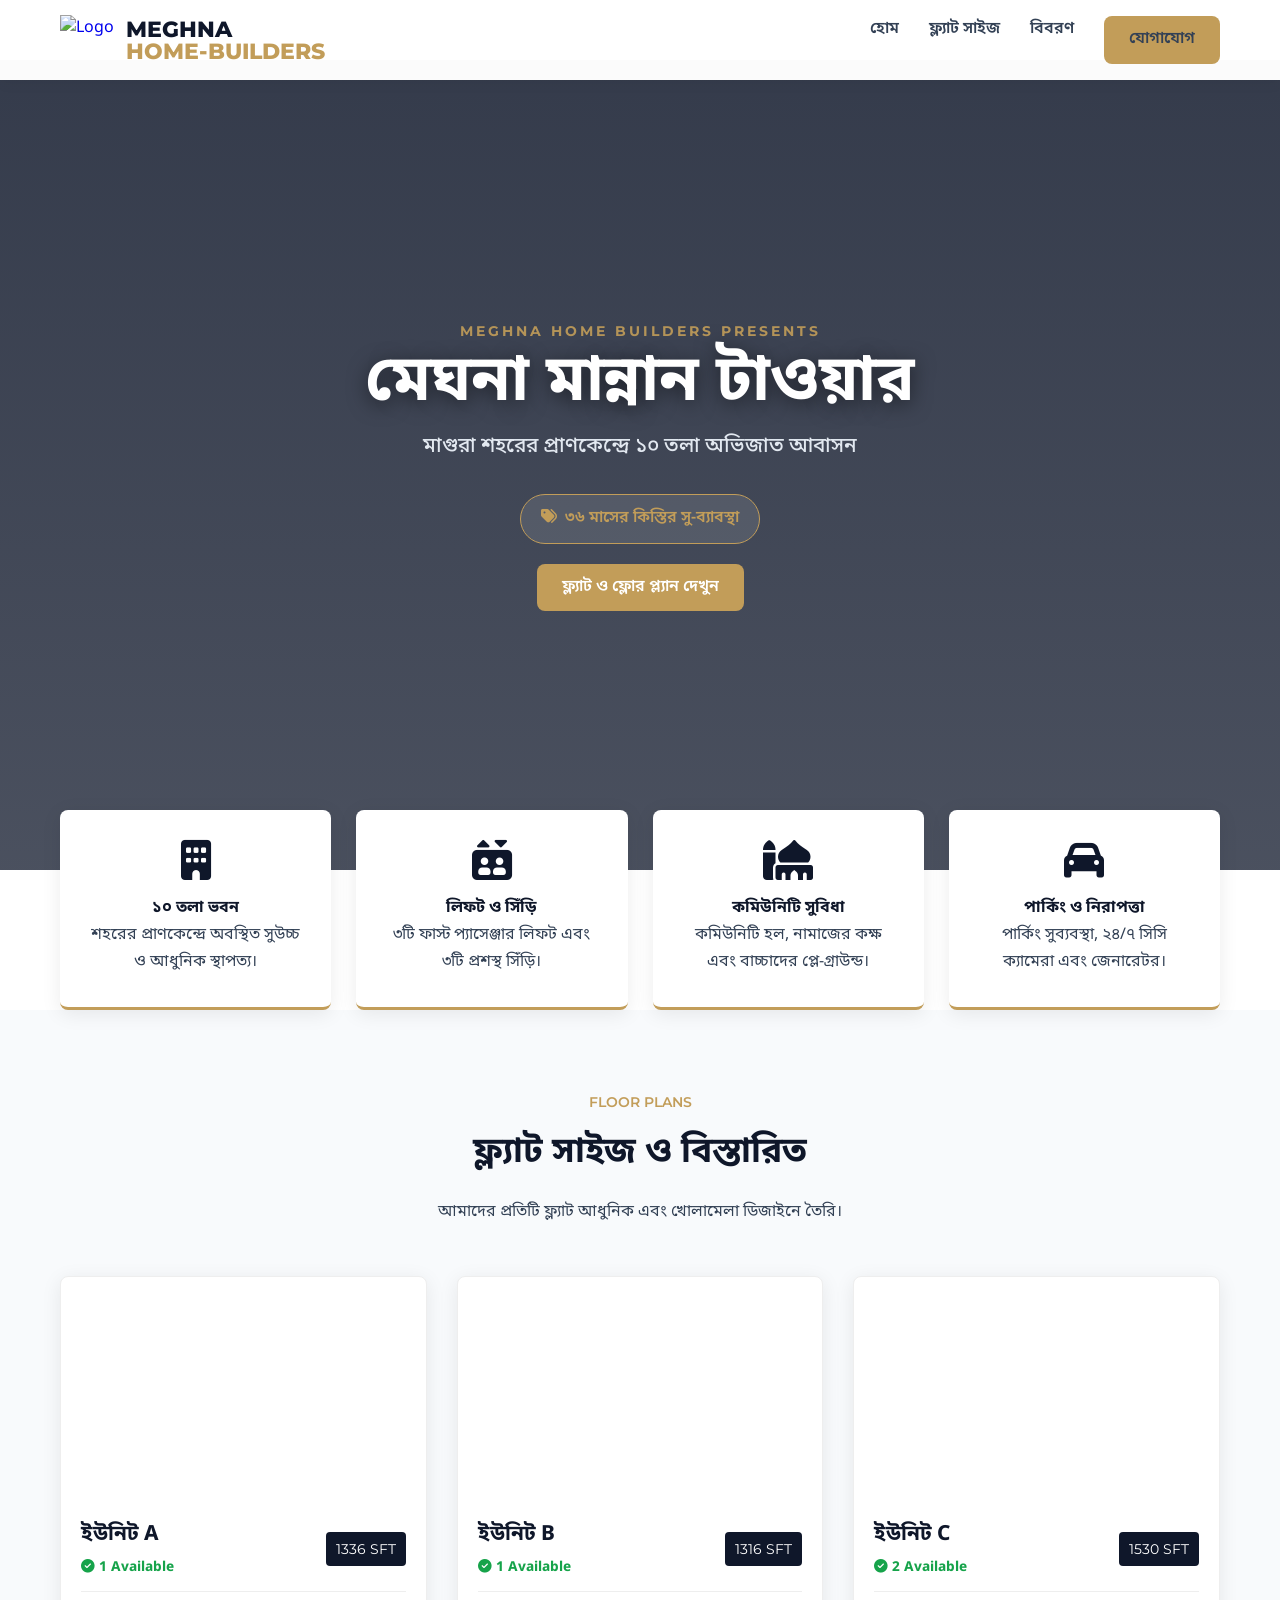
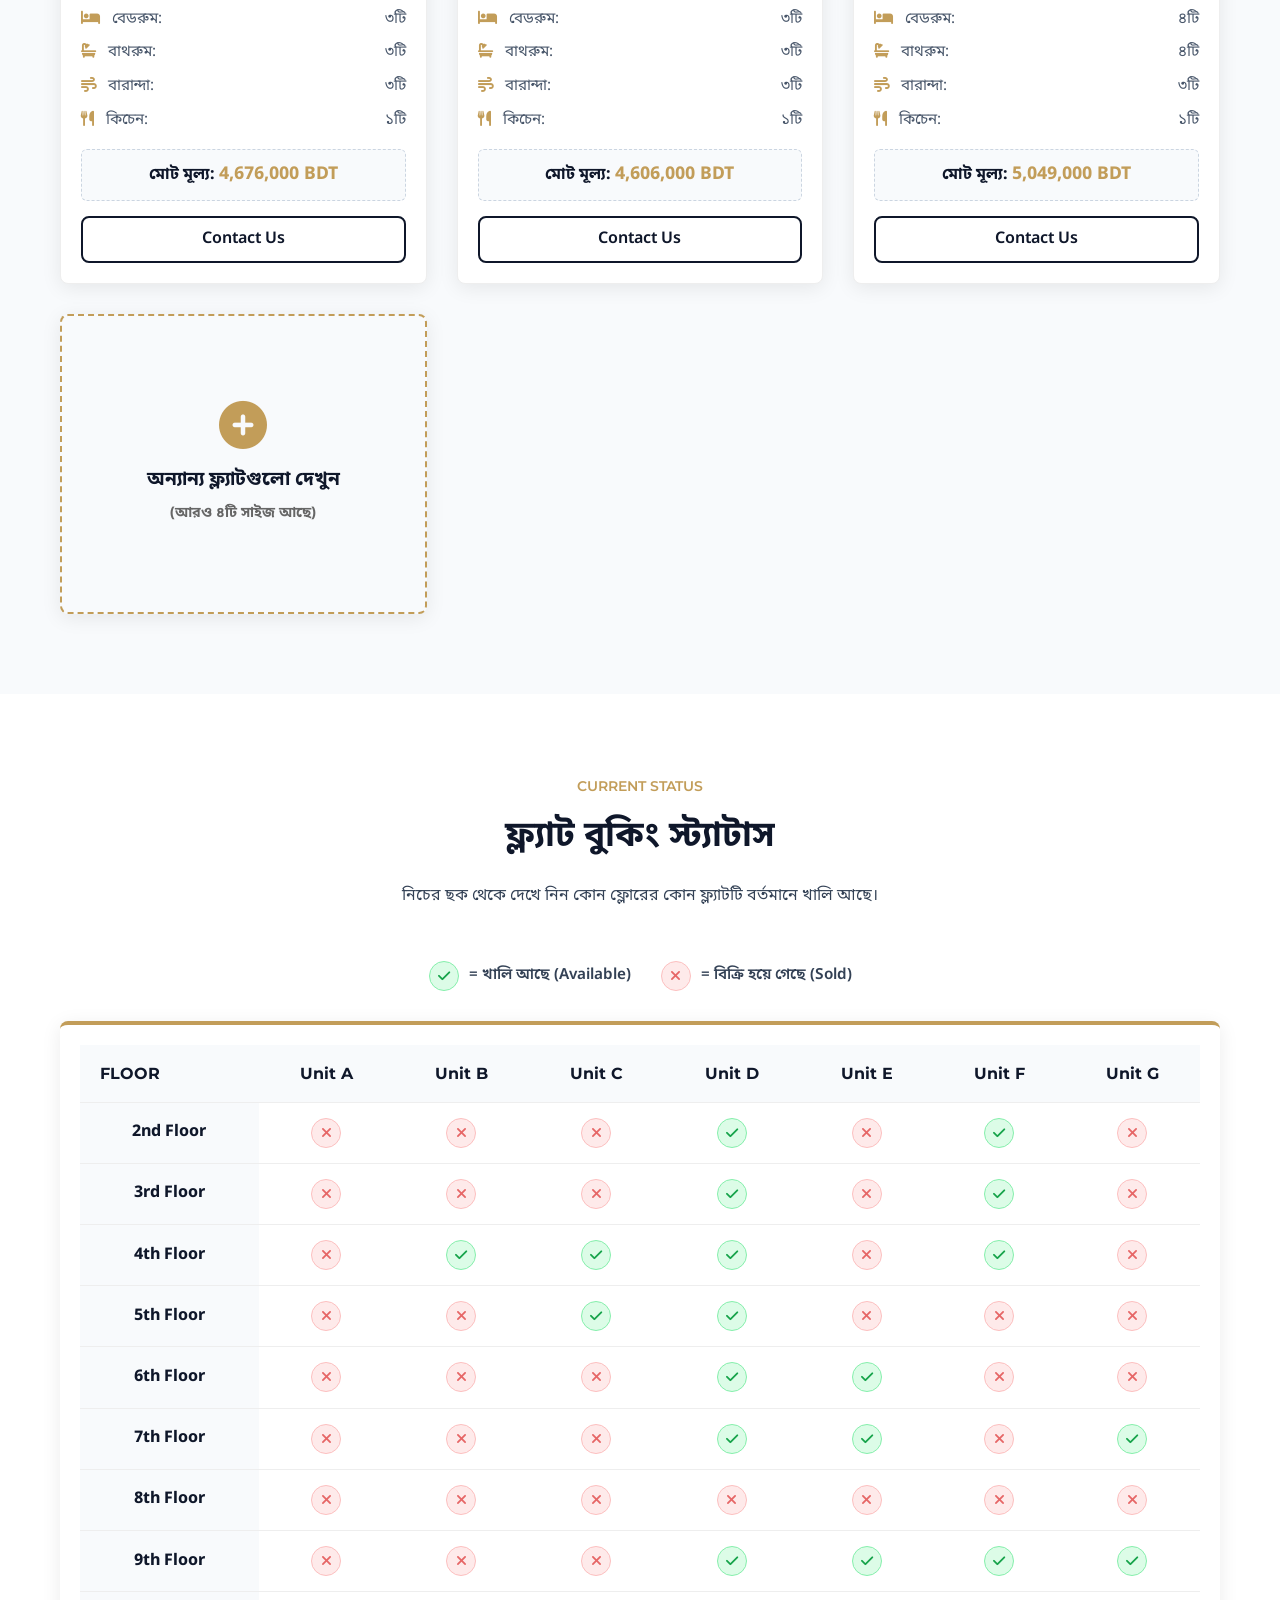
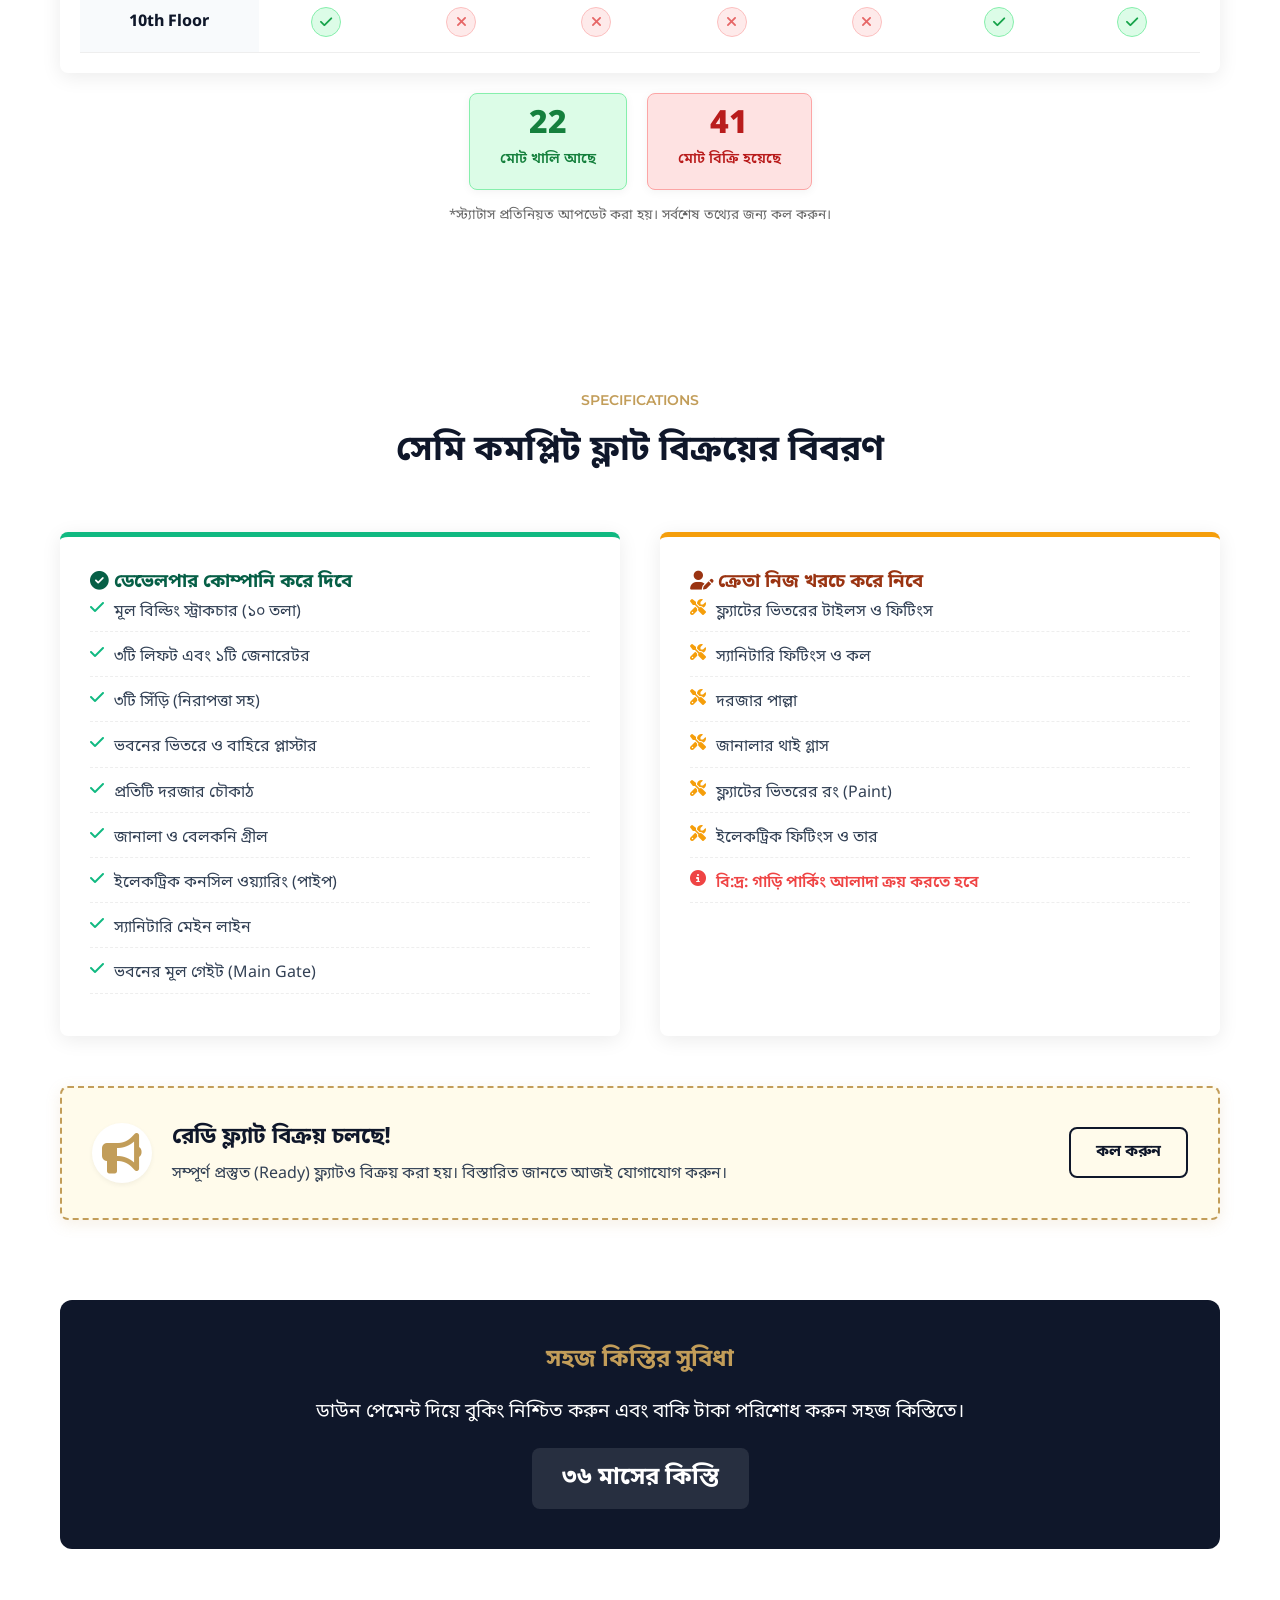
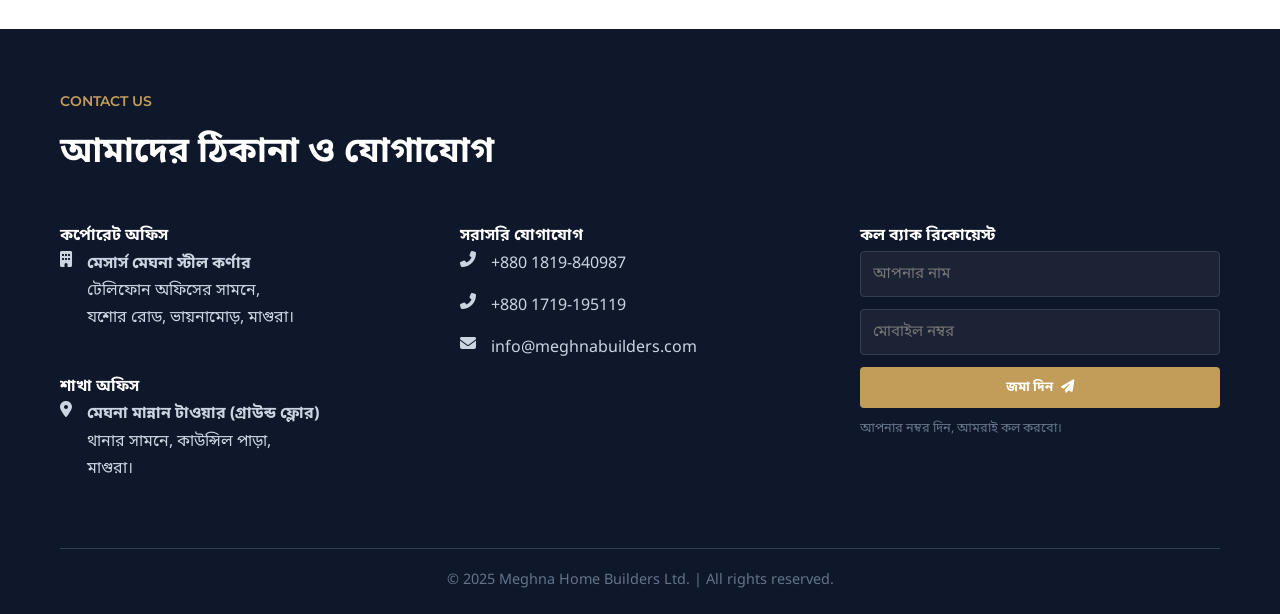
==== commit b1c904c0: "Update index.html whatever" ====
--- a/index.html
+++ b/index.html
@@ -261,6 +261,16 @@
             
     </section>
 
+
+    <!-- Availability Section -->
+    <section id="availability" class="section-padding">
+        <div class="container reveal">
+            <div class="section-title">
+                <span>Current Status</span>
+                <h2>ফ্ল্যাট বুকিং স্ট্যাটাস</h2>
+                <p>নিচের ছক থেকে দেখে নিন কোন ফ্লোরের কোন ফ্ল্যাটটি বর্তমানে খালি আছে।</p>
+            </div>
+
             <!-- Legend -->
             <div class="legend-box">
                 <div class="legend-item">
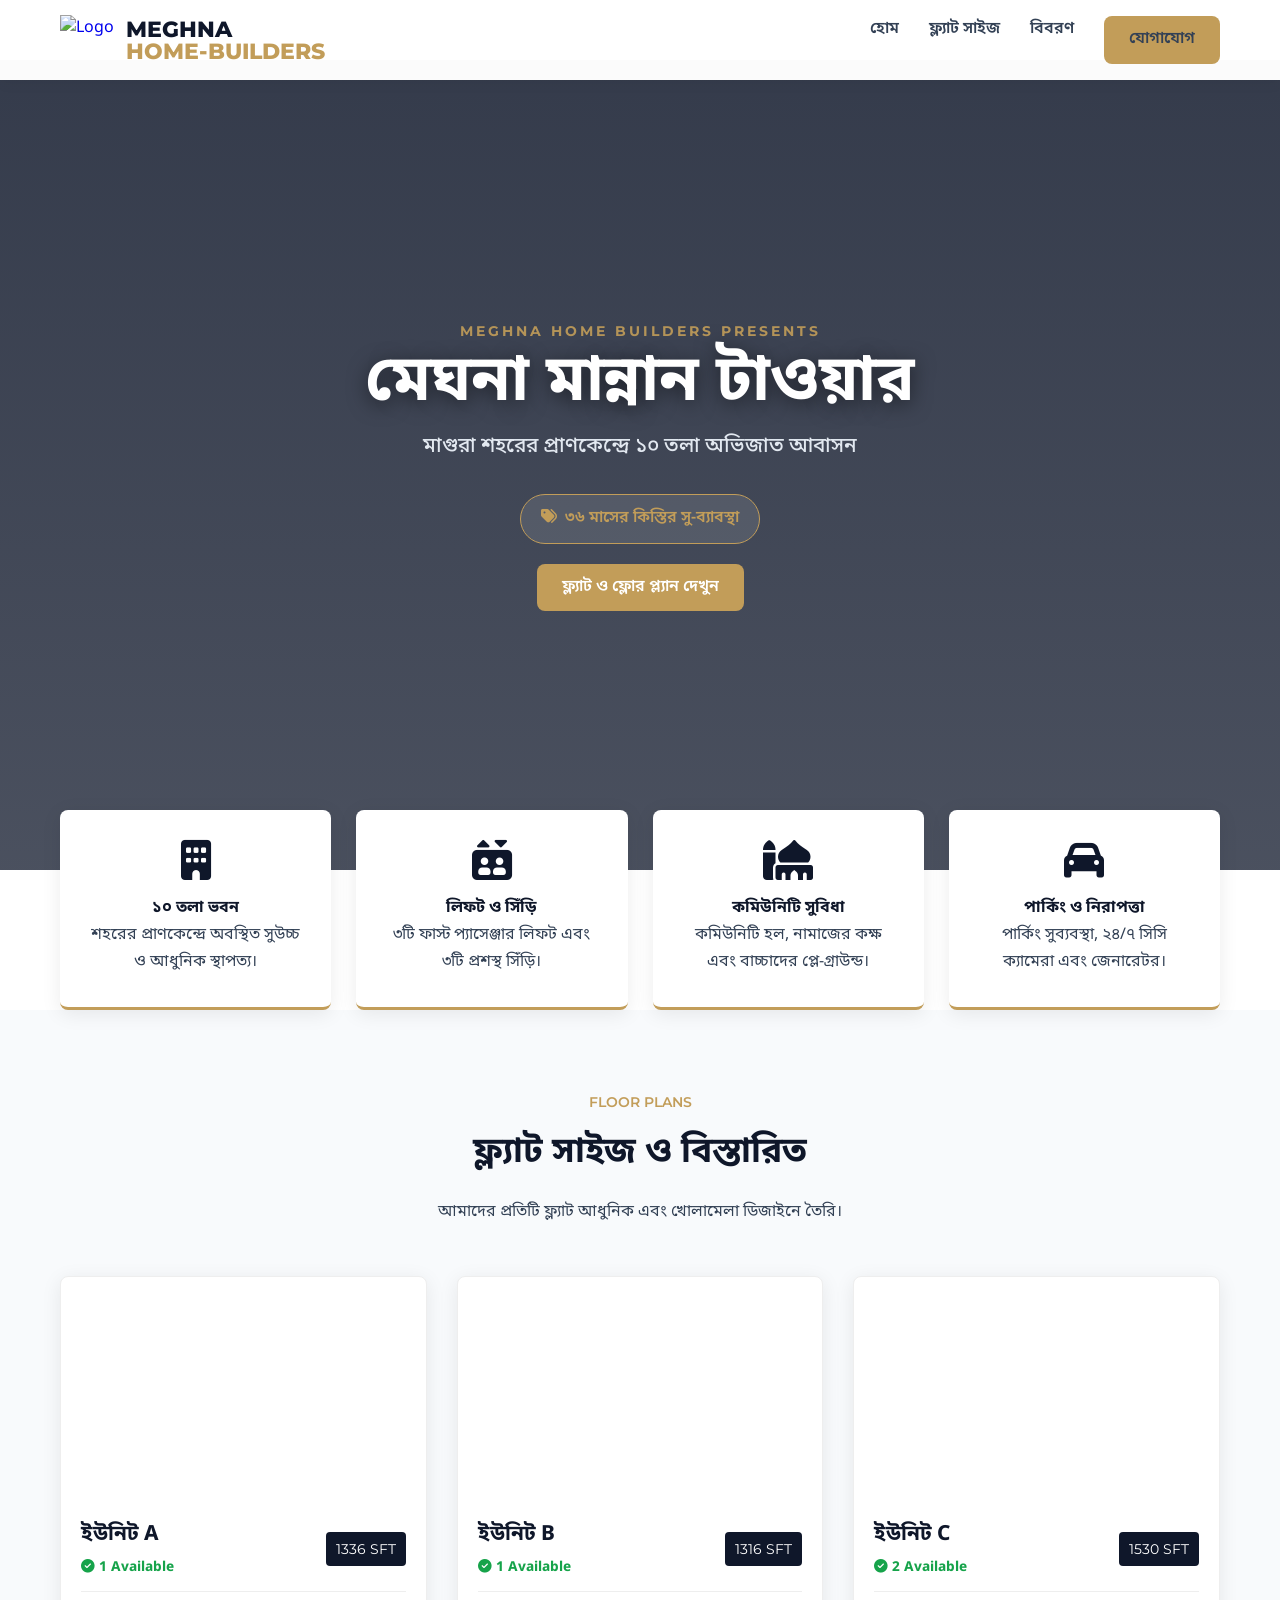
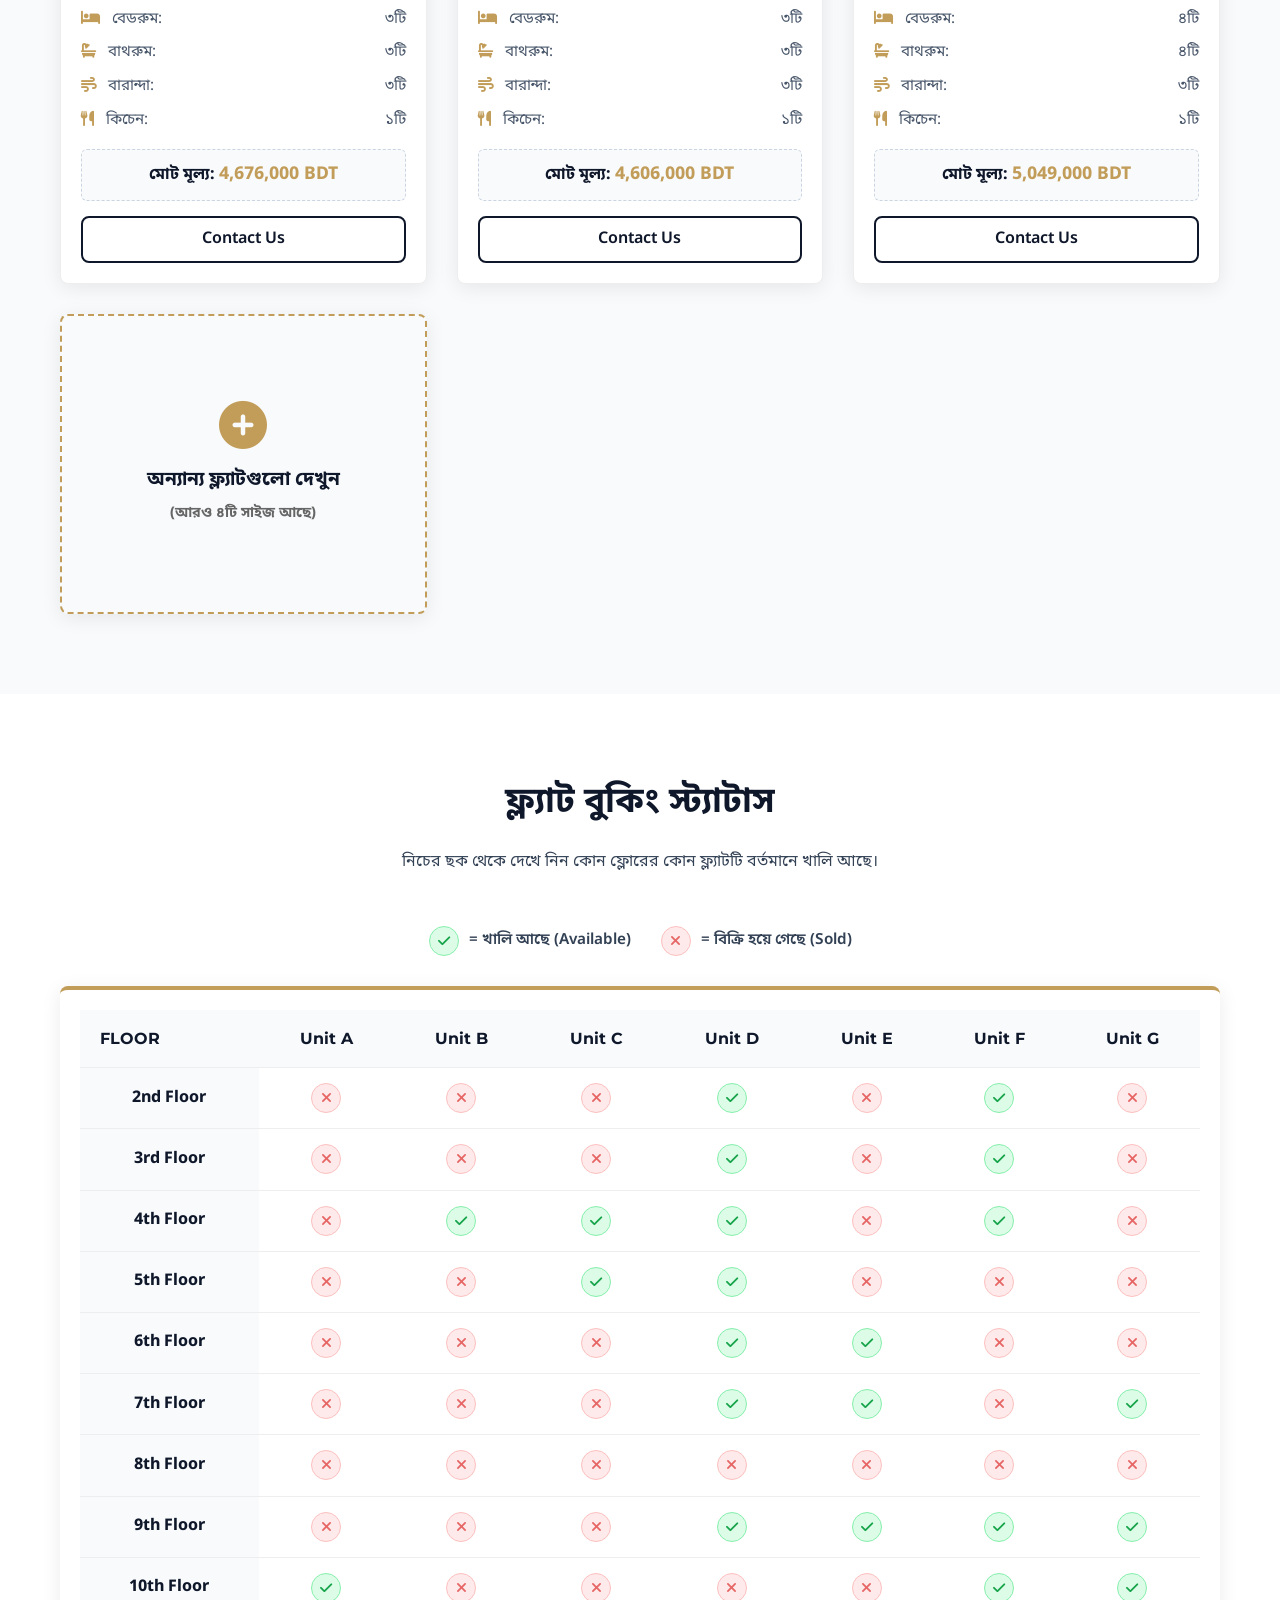
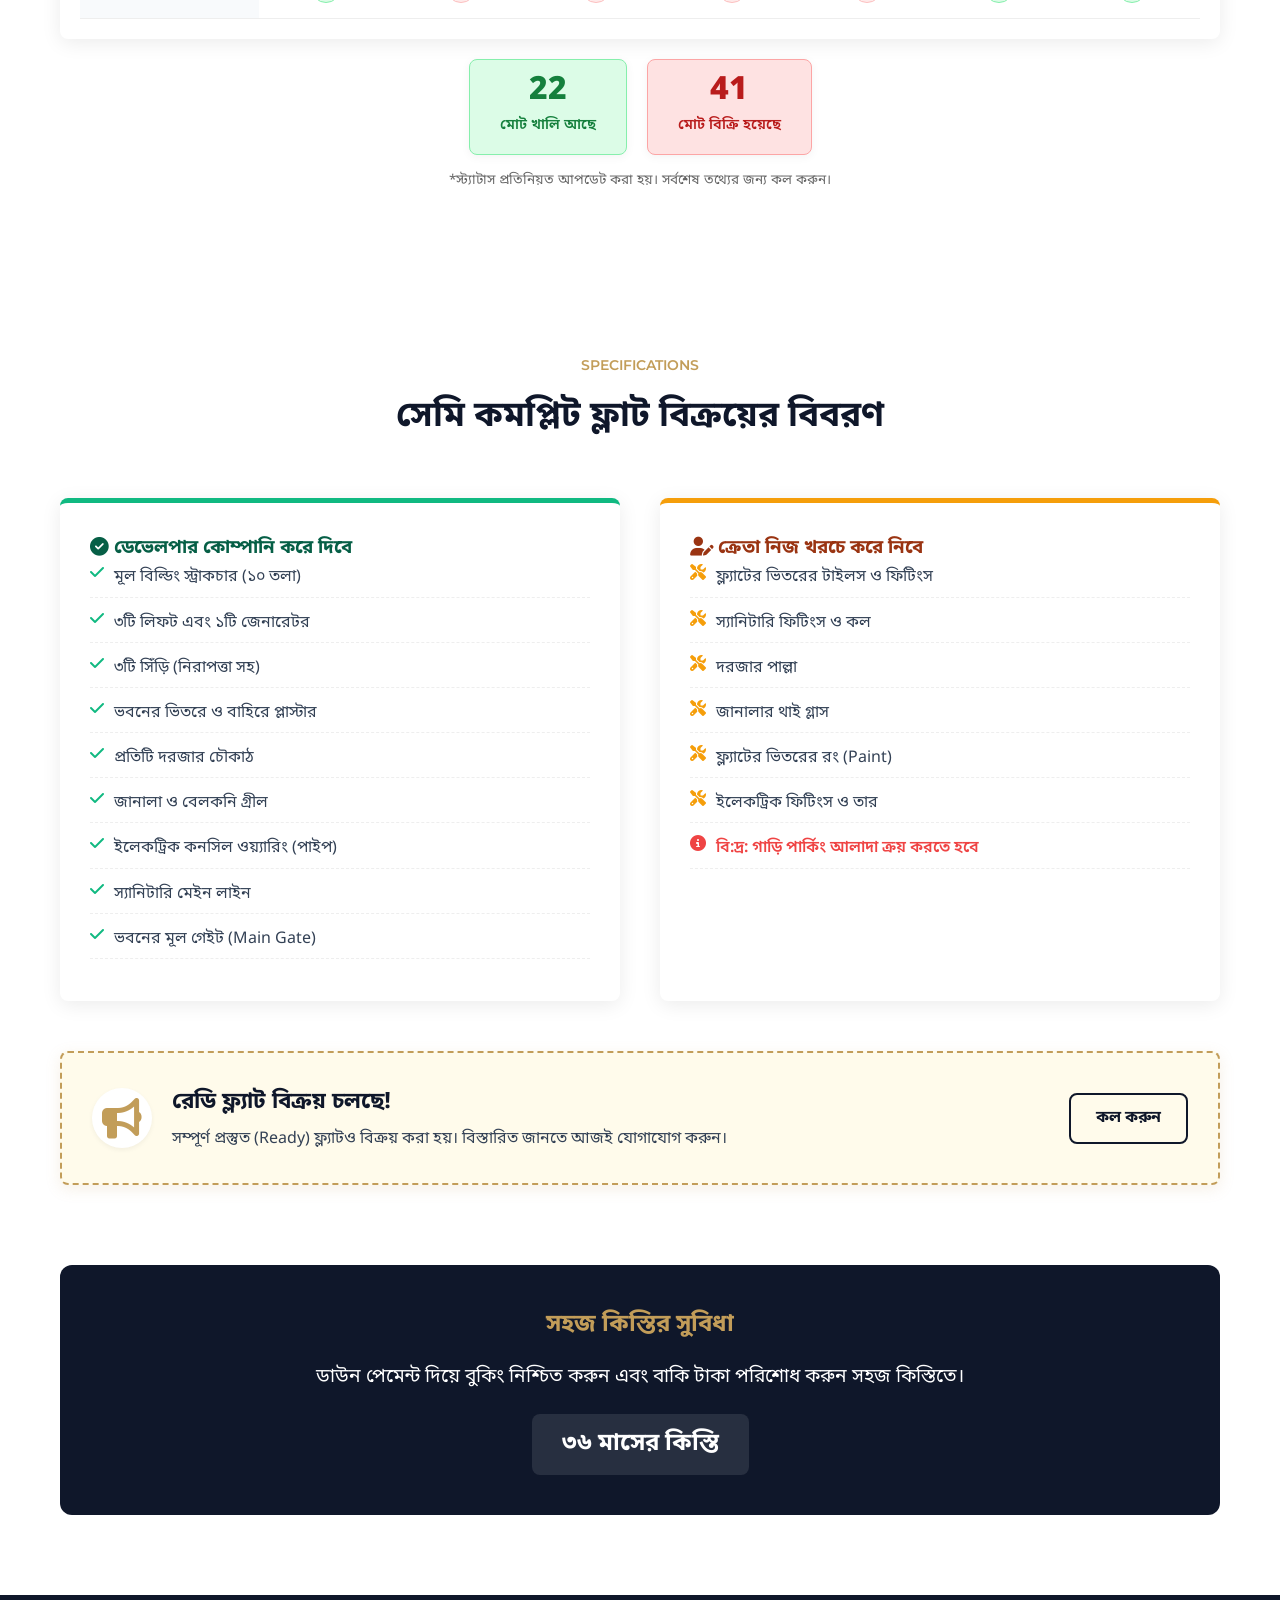
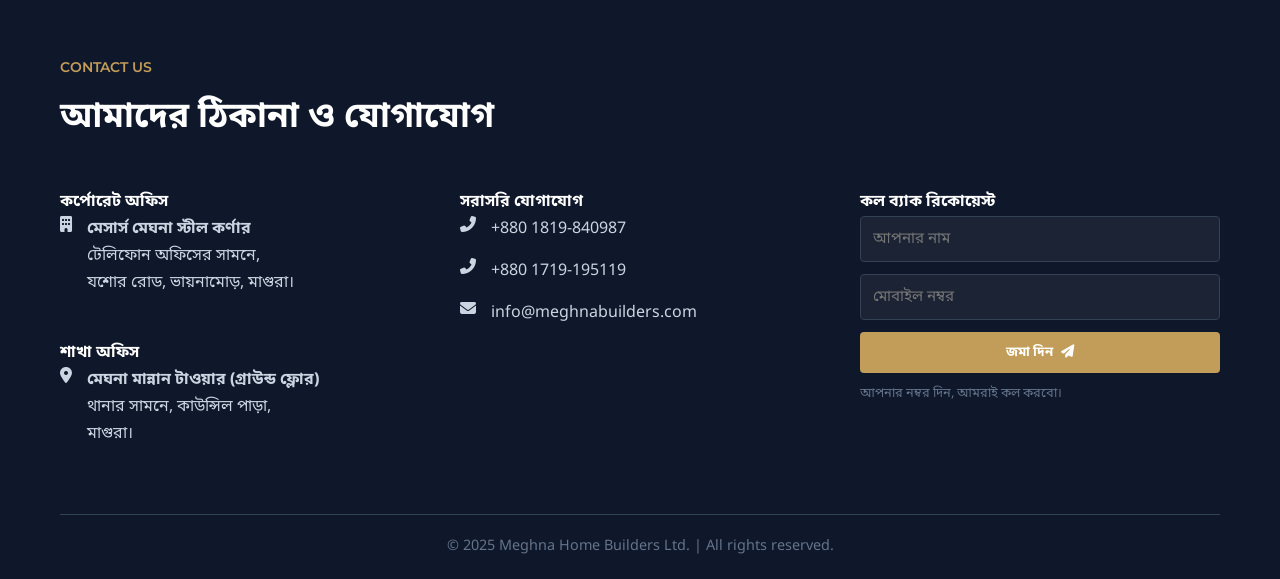
==== commit 60793c3f: "Update index.html" ====
--- a/index.html
+++ b/index.html
@@ -266,7 +266,6 @@
     <section id="availability" class="section-padding">
         <div class="container reveal">
             <div class="section-title">
-                <span>Current Status</span>
                 <h2>ফ্ল্যাট বুকিং স্ট্যাটাস</h2>
                 <p>নিচের ছক থেকে দেখে নিন কোন ফ্লোরের কোন ফ্ল্যাটটি বর্তমানে খালি আছে।</p>
             </div>
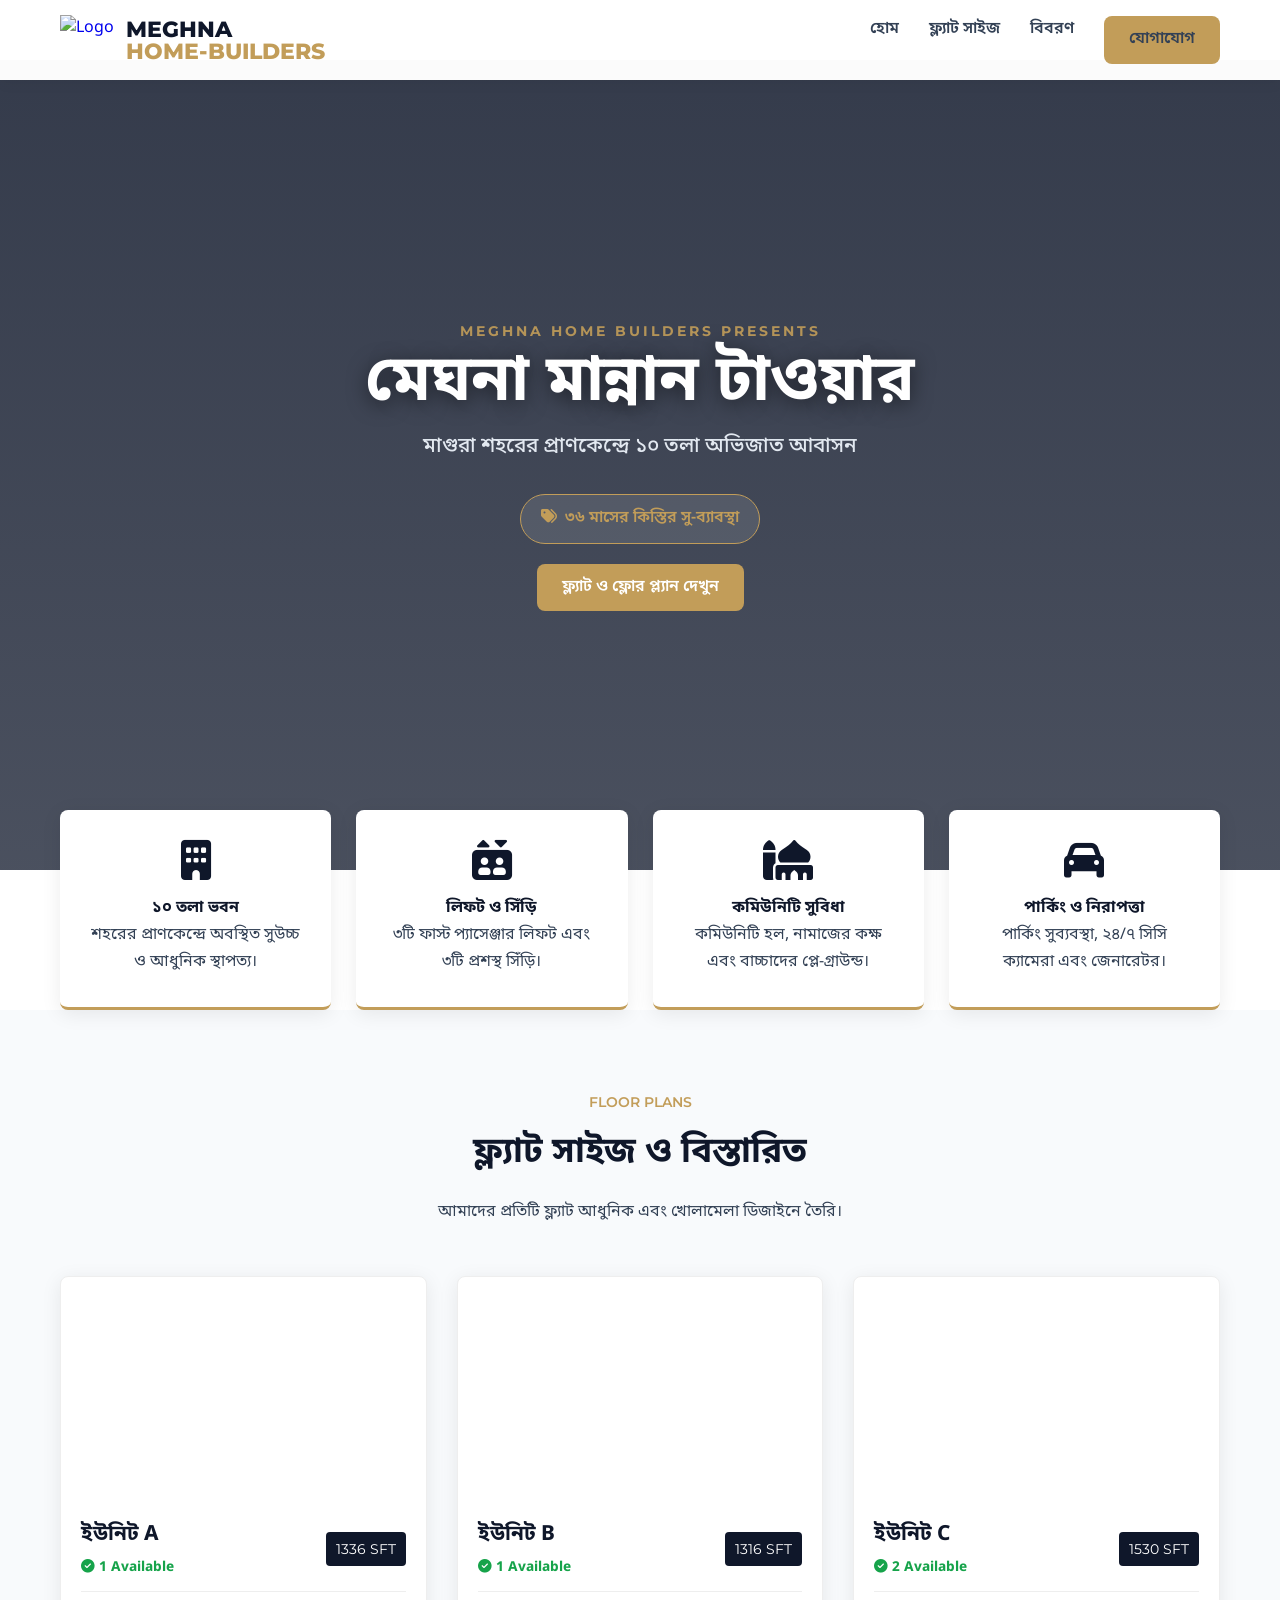
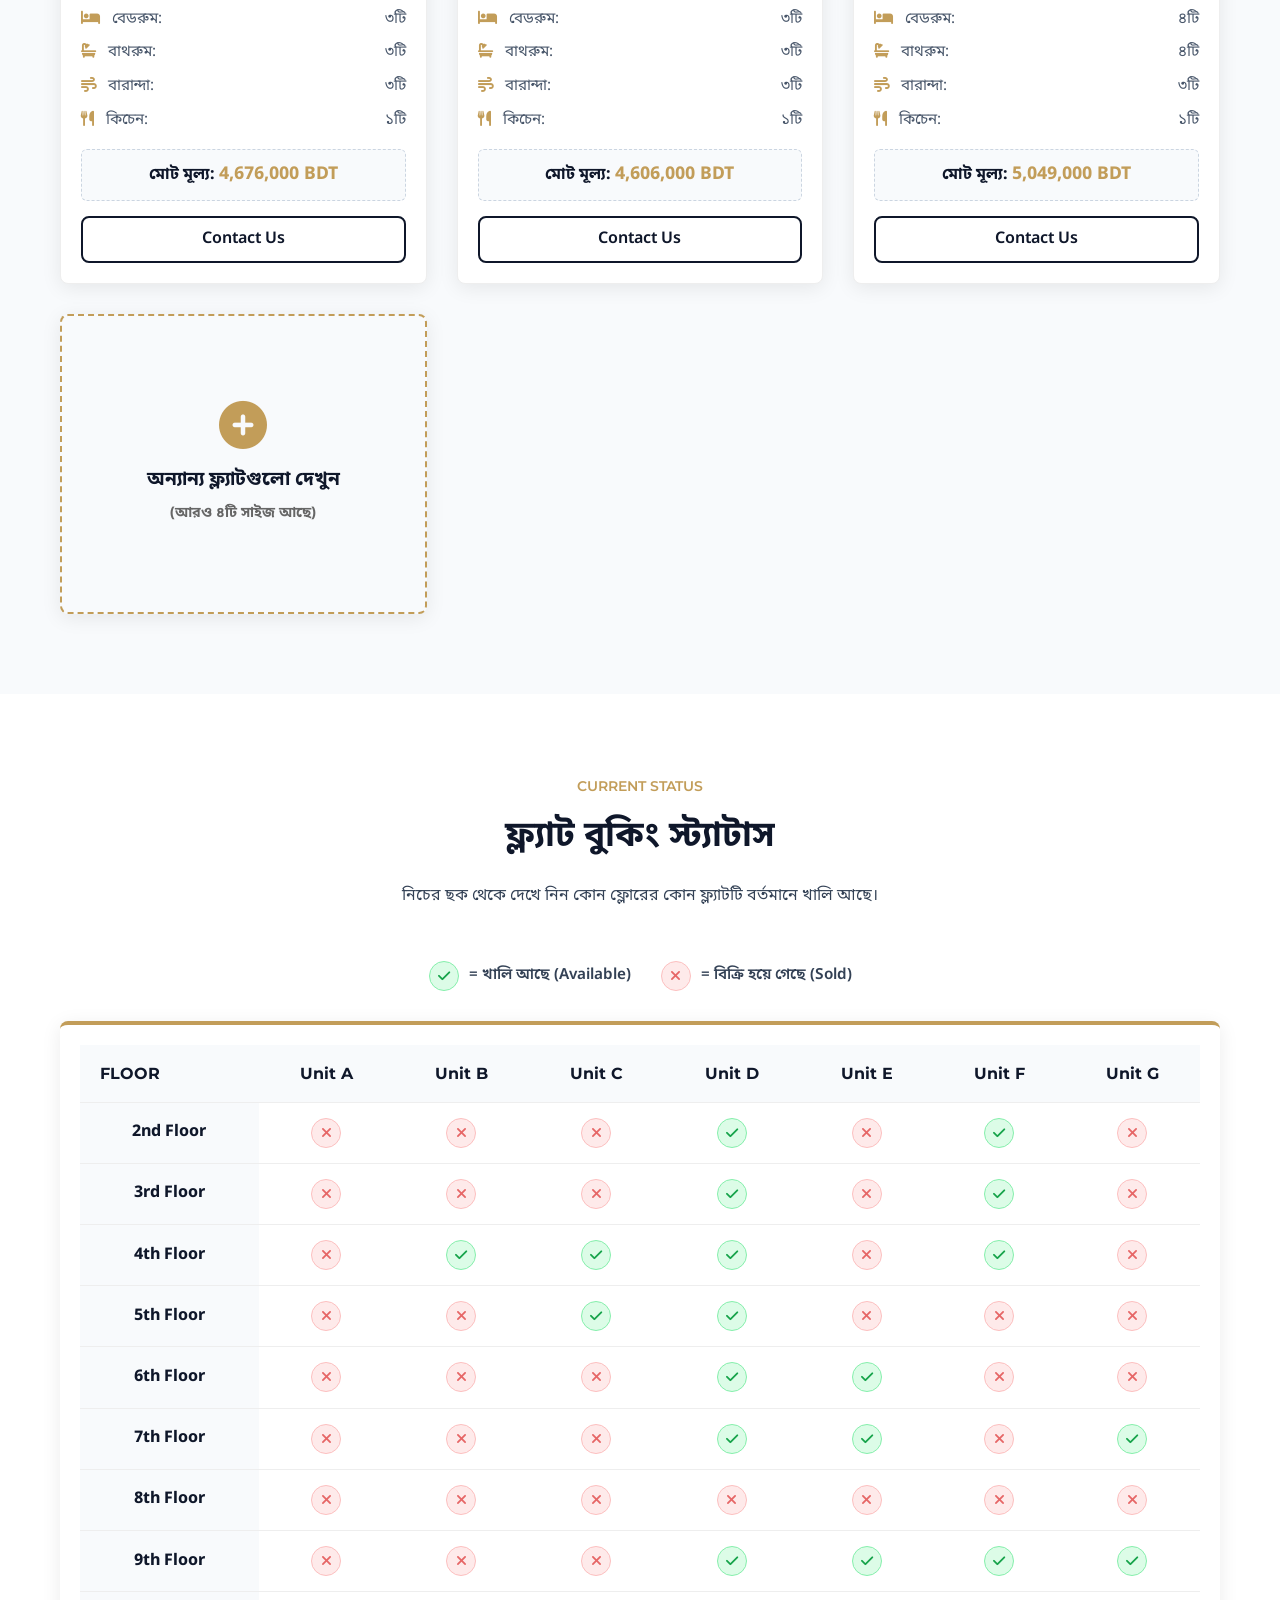
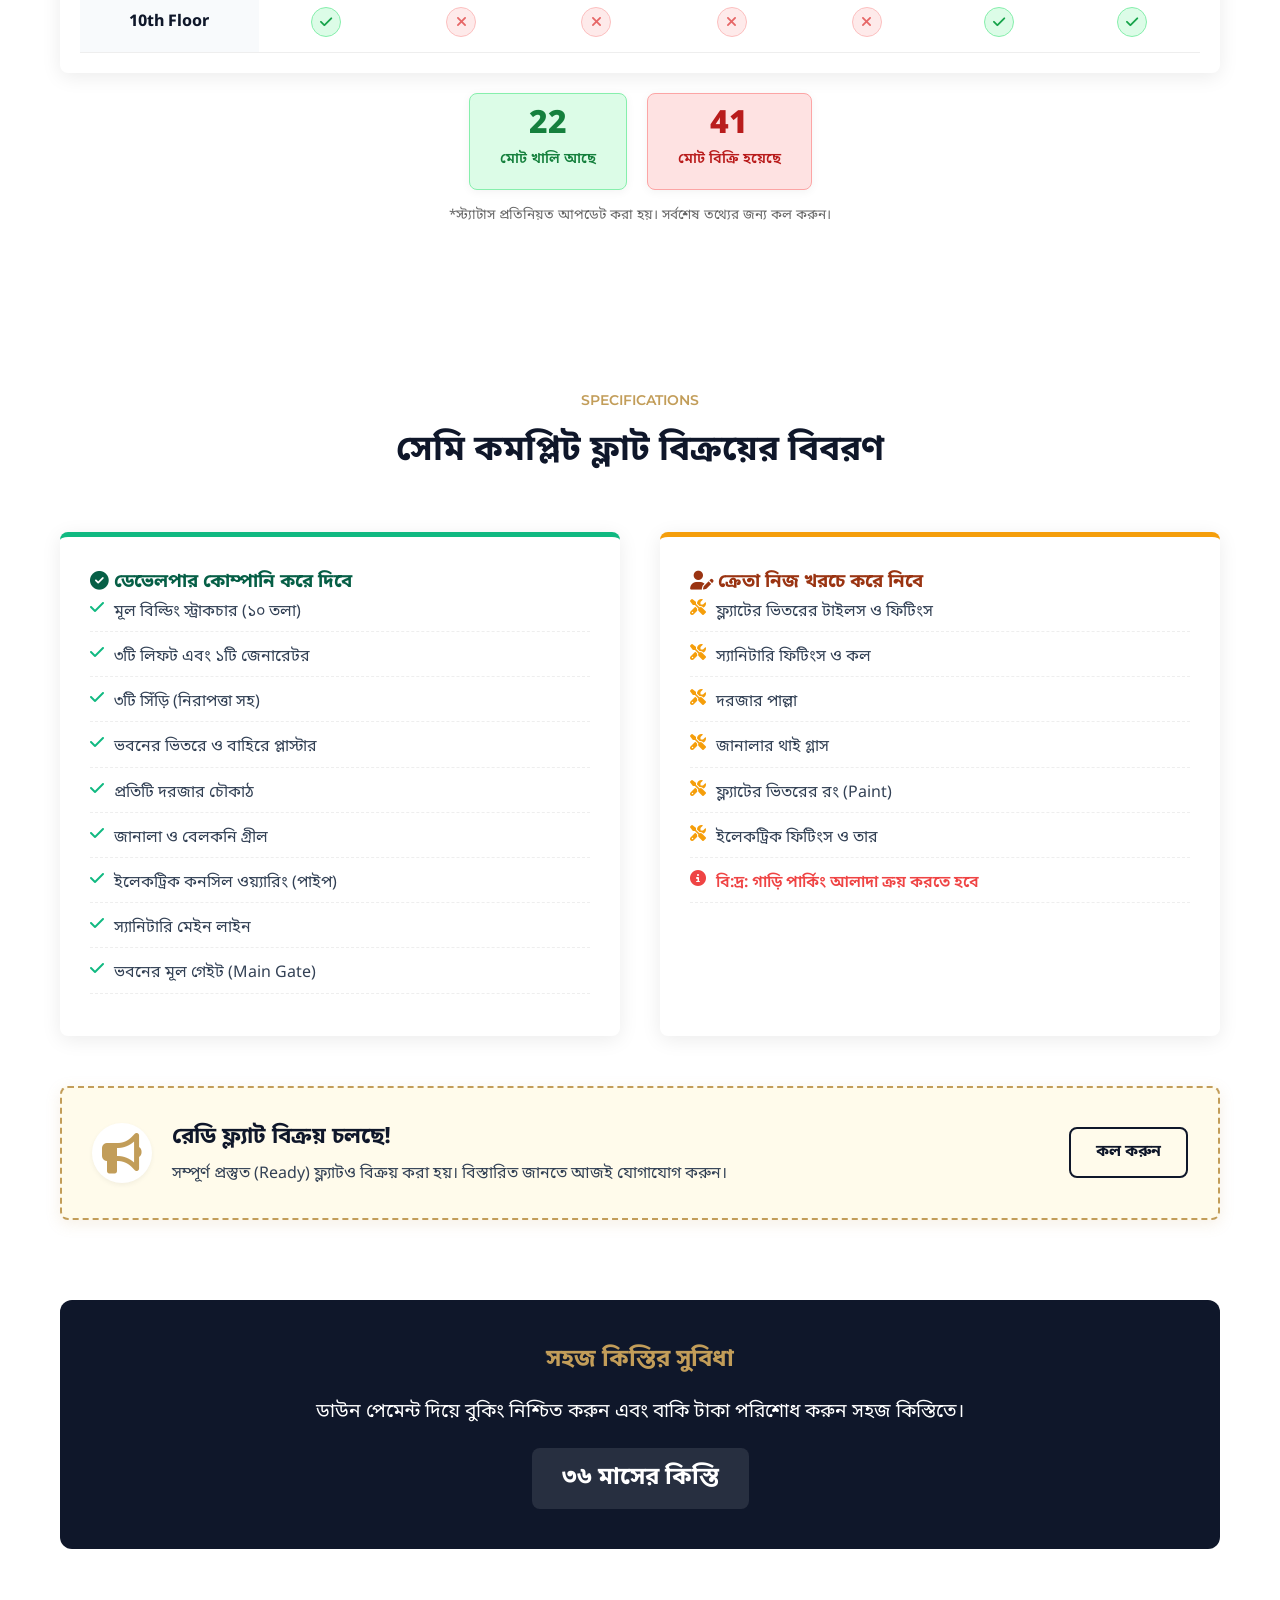
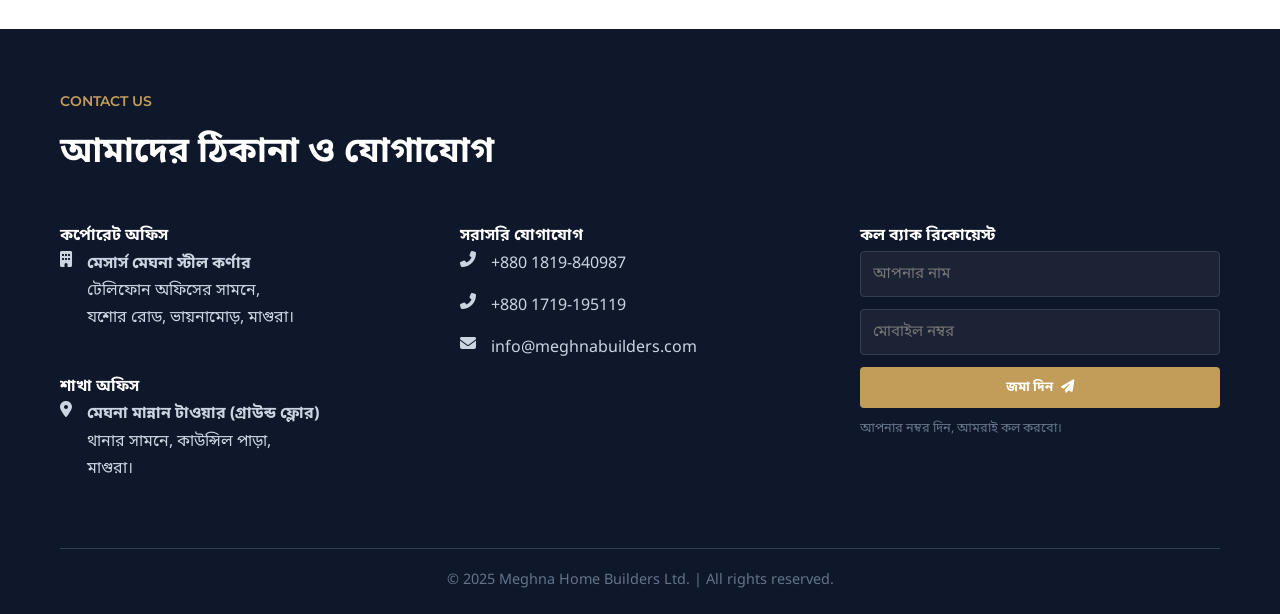
==== commit fae9077c: "Update index.html updates" ====
--- a/index.html
+++ b/index.html
@@ -20,8 +20,8 @@
     
     <!-- Icons -->
     <link href="https://cdnjs.cloudflare.com/ajax/libs/font-awesome/6.4.0/css/all.min.css" rel="stylesheet">
-    
-
+    <link rel="icon" type="image/x-icon" href="https://i.ibb.co.com/Q3s4kbF0/Untitled-design.png">
+    <!-- styles -->
     <link rel="stylesheet" href="style.css">
 </head>
 
@@ -266,6 +266,7 @@
     <section id="availability" class="section-padding">
         <div class="container reveal">
             <div class="section-title">
+                <span>Current Status</span>
                 <h2>ফ্ল্যাট বুকিং স্ট্যাটাস</h2>
                 <p>নিচের ছক থেকে দেখে নিন কোন ফ্লোরের কোন ফ্ল্যাটটি বর্তমানে খালি আছে।</p>
             </div>
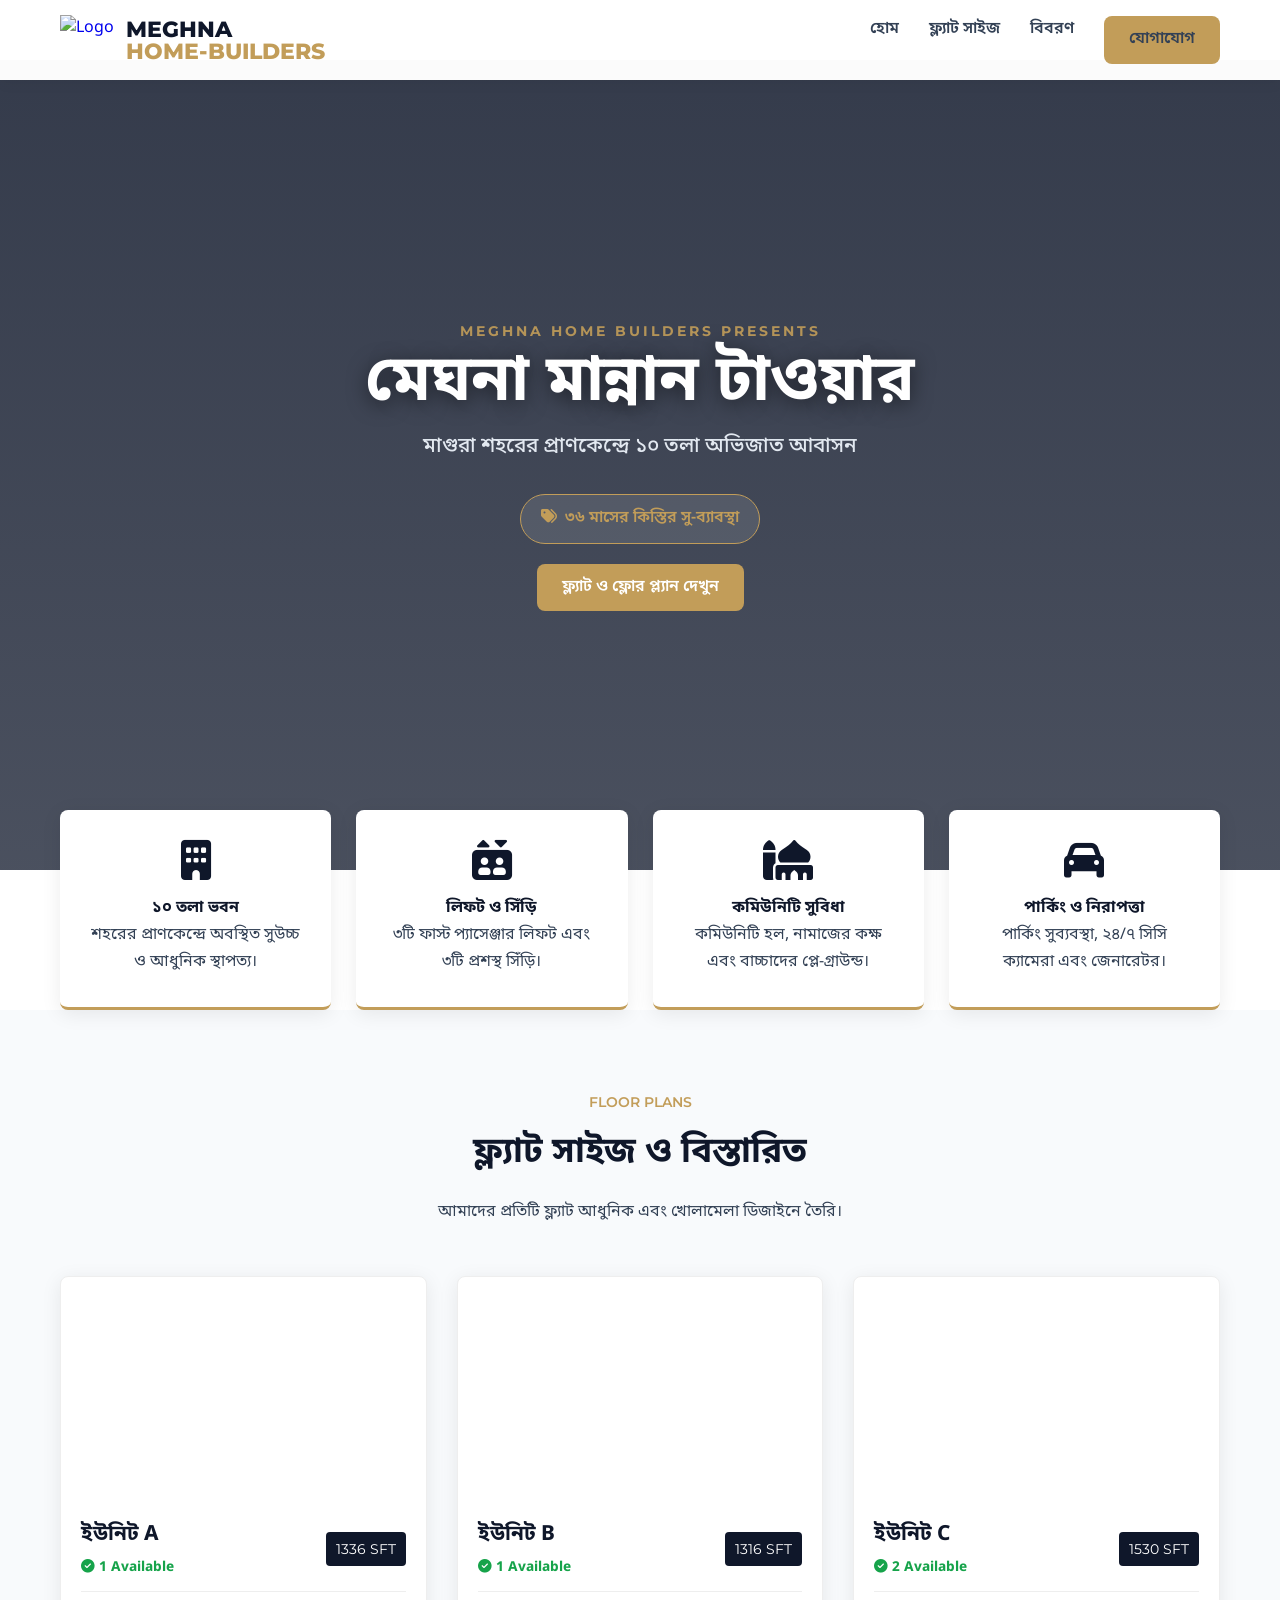
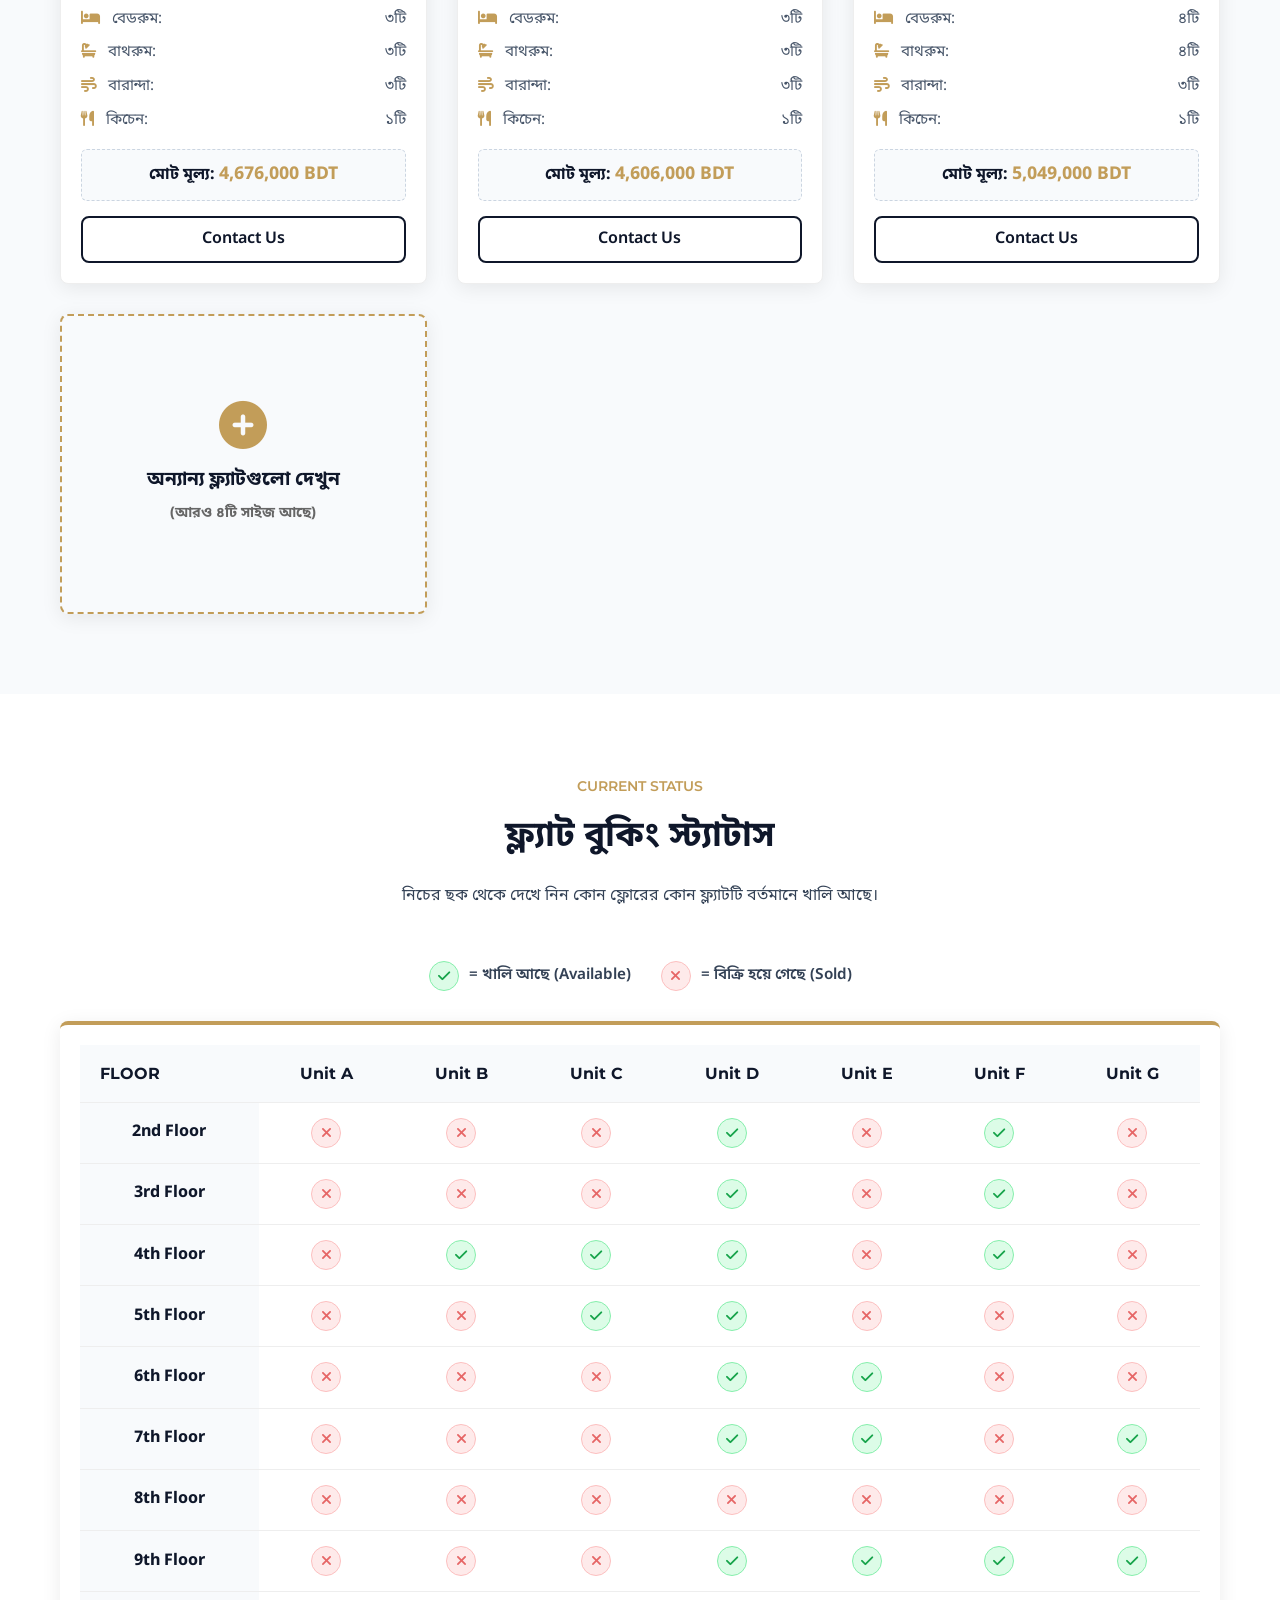
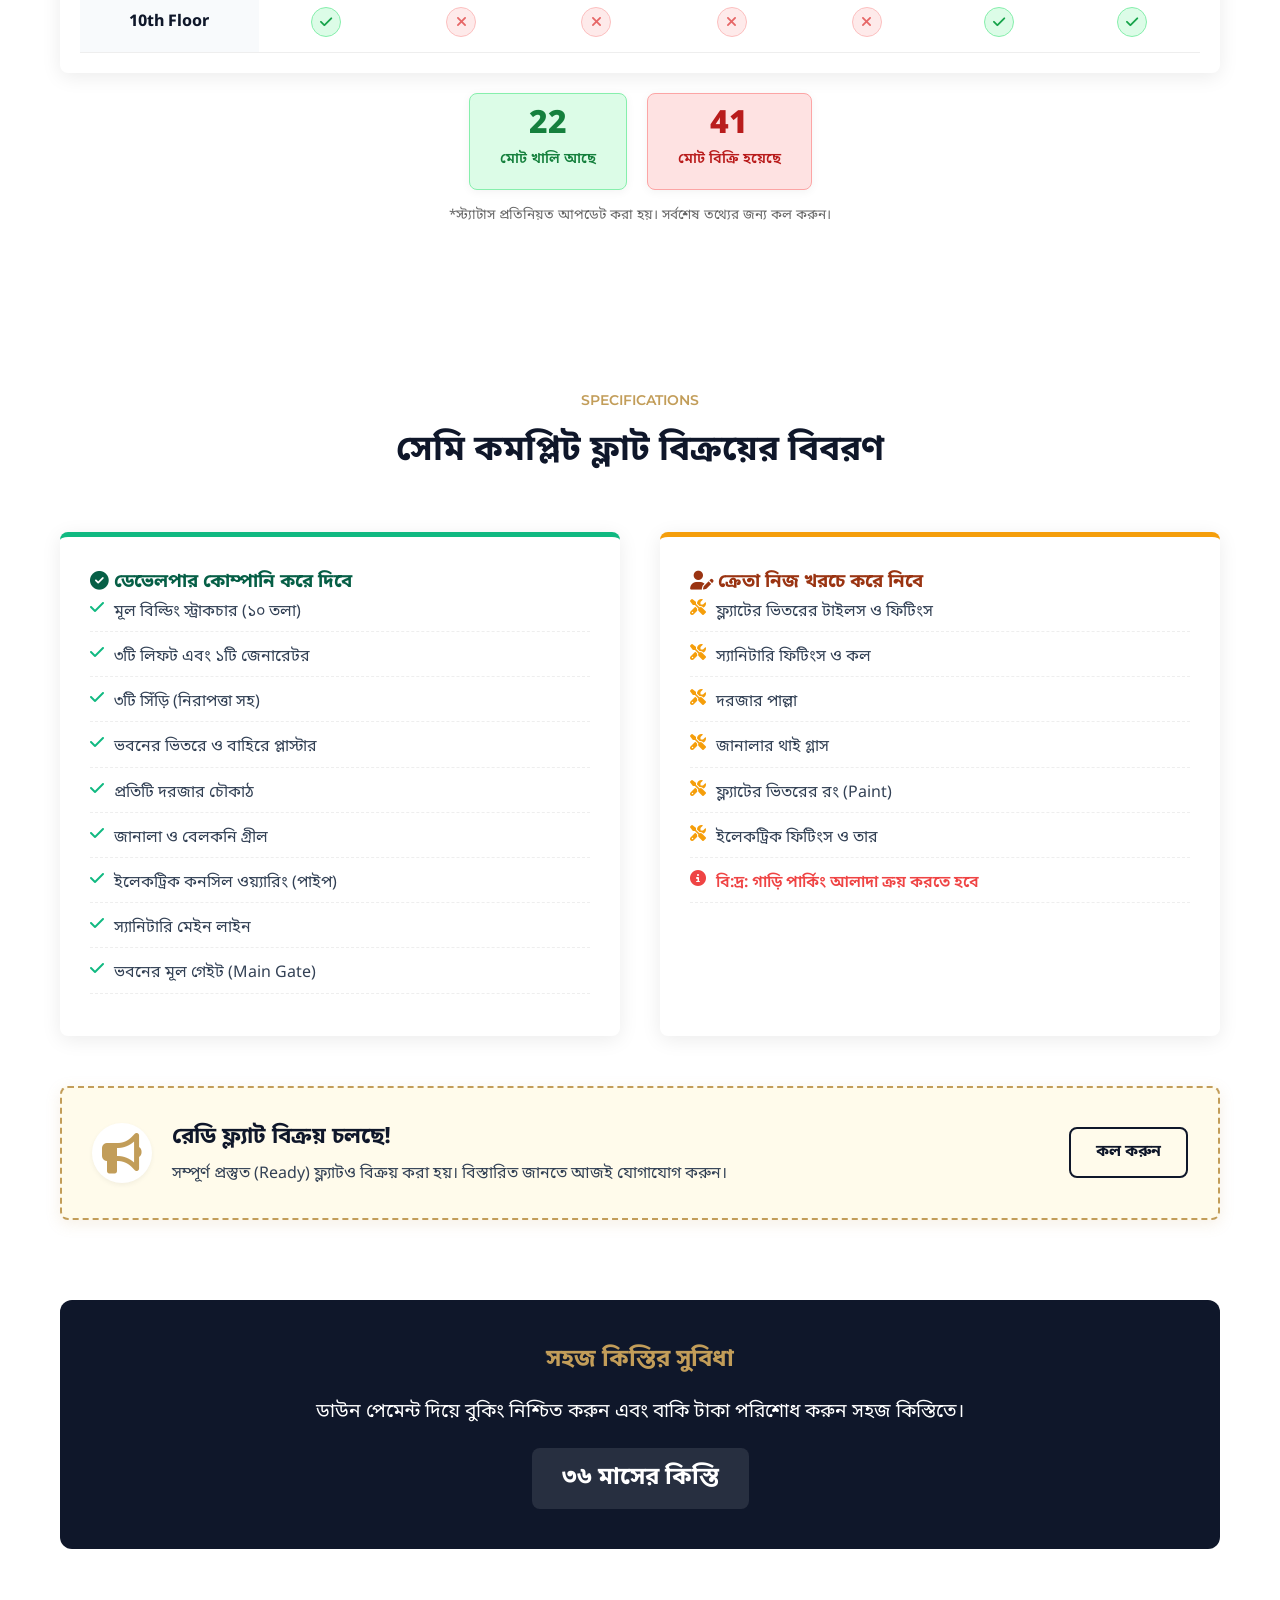
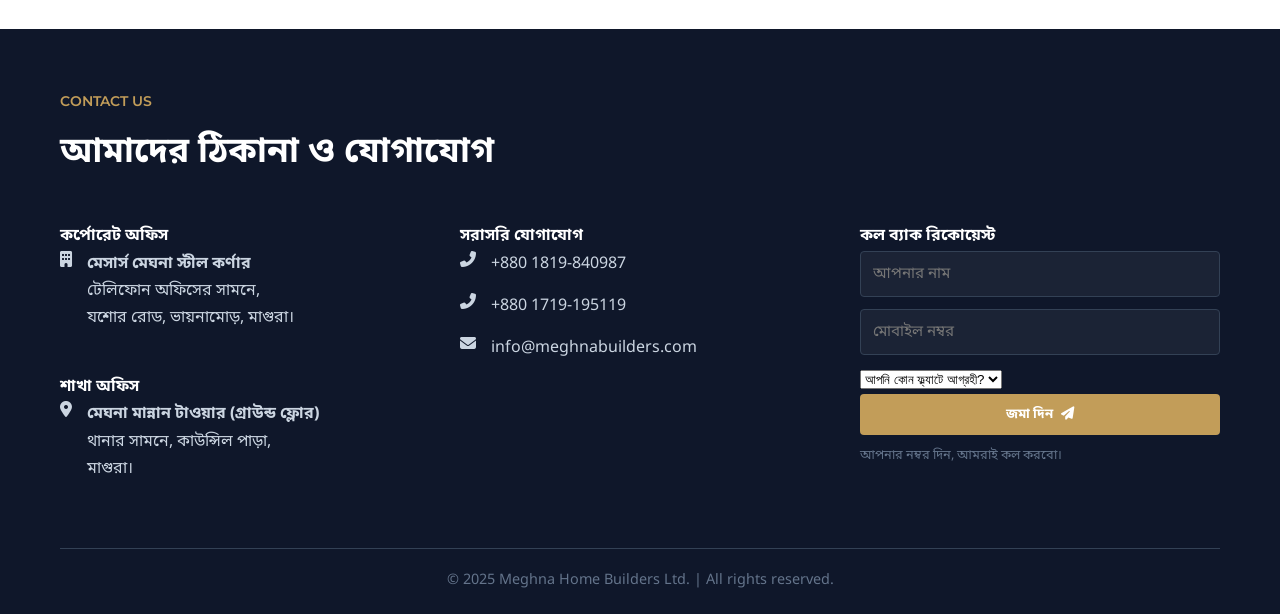
==== commit 6fff0771: "Update index.html" ====
--- a/index.html
+++ b/index.html
@@ -2,7 +2,7 @@
 <html lang="bn">
 <head>
     <meta charset="UTF-8">
-    <meta content="width=device-width, initial-scale=1" name="viewport">
+    <meta name="viewport" content="width=device-width, initial-scale=1">
     <meta name="description" content="মাগুরা শহরের প্রাণকেন্দ্রে ১০ তলা আধুনিক মেঘনা মান্নান টাওয়ার। ৩টি লিফট, কমিউনিটি হল, নিরাপত্তা ও পার্কিং সুবিধাসহ। আজই বুকিং করুন।">
     <!-- Social Media Sharing Meta Tags -->
     <meta property="og:title" content="Meghna Mannan Tower - Luxury Living in Magura">
@@ -114,7 +114,7 @@
                             <li><span><i class="fas fa-utensils"></i> কিচেন:</span> <span>১টি</span></li>
                         </ul>
                         <div class="price-box">মোট মূল্য: <span>4,676,000 BDT</span></div>
-                        <a href="#contact" class="btn-card-action">Contact Us</a>
+                        <a href="javascript:void(0)" onclick="contactForUnit('Unit A (1336 SFT)')" class="btn-card-action">Contact Us</a>
                     </div>
                 </div>
 
@@ -136,7 +136,7 @@
                             <li><span><i class="fas fa-utensils"></i> কিচেন:</span> <span>১টি</span></li>
                         </ul>
                         <div class="price-box">মোট মূল্য: <span>4,606,000 BDT</span></div>
-                        <a href="#contact" class="btn-card-action">Contact Us</a>
+                        <a href="javascript:void(0)" onclick="contactForUnit('Unit B (1316 SFT)')" class="btn-card-action">Contact Us</a>
                     </div>
                 </div>
 
@@ -158,7 +158,7 @@
                             <li><span><i class="fas fa-utensils"></i> কিচেন:</span> <span>১টি</span></li>
                         </ul>
                         <div class="price-box">মোট মূল্য: <span>5,049,000 BDT</span></div>
-                        <a href="#contact" class="btn-card-action">Contact Us</a>
+                        <a href="javascript:void(0)" onclick="contactForUnit('Unit C (1530 SFT)')" class="btn-card-action">Contact Us</a>
                     </div>
                 </div>
 
@@ -187,7 +187,7 @@
                             <li><span><i class="fas fa-utensils"></i> কিচেন:</span> <span>১টি</span></li>
                         </ul>
                         <div class="price-box">মোট মূল্য: <span>3,712,500 BDT</span></div>
-                        <a href="#contact" class="btn-card-action">Contact Us</a>
+                        <a href="javascript:void(0)" onclick="contactForUnit('Unit D (1125 SFT)')" class="btn-card-action">Contact Us</a>
                     </div>
                 </div>
 
@@ -209,7 +209,7 @@
                             <li><span><i class="fas fa-utensils"></i> কিচেন:</span> <span>১টি</span></li>
                         </ul>
                         <div class="price-box">মোট মূল্য: <span>3,564,000 BDT</span></div>
-                        <a href="#contact" class="btn-card-action">Contact Us</a>
+                        <a href="javascript:void(0)" onclick="contactForUnit('Unit E (1080 SFT)')" class="btn-card-action">Contact Us</a>
                     </div>
                 </div>
 
@@ -231,7 +231,7 @@
                             <li><span><i class="fas fa-utensils"></i> কিচেন:</span> <span>১টি</span></li>
                         </ul>
                         <div class="price-box">মোট মূল্য: <span>4,118,400 BDT</span></div>
-                        <a href="#contact" class="btn-card-action">Contact Us</a>
+                        <a href="javascript:void(0)" onclick="contactForUnit('Unit F (1248 SFT)')" class="btn-card-action">Contact Us</a>
                     </div>
                 </div>
 
@@ -253,7 +253,7 @@
                             <li><span><i class="fas fa-utensils"></i> কিচেন:</span> <span>১টি</span></li>
                         </ul>
                         <div class="price-box">মোট মূল্য: <span>4,644,500 BDT</span></div>
-                        <a href="#contact" class="btn-card-action">Contact Us</a>
+                        <a href="javascript:void(0)" onclick="contactForUnit('Unit G (1327 SFT)')" class="btn-card-action">Contact Us</a>
                     </div>
                 </div>
 
@@ -441,11 +441,27 @@
                 <div class="footer-box">
                     <h4>কল ব্যাক রিকোয়েস্ট</h4>
                     <form id="my-form" class="contact-form" action="https://formspree.io/f/mnnkddzy" method="POST">
-                        <input type="text" name="name" placeholder="আপনার নাম" required>
-                        <input type="tel" name="phone" placeholder="মোবাইল নম্বর" required>
-                        <input type="hidden" name="_subject" value="New Call Back Request - Meghna Builders">
-                        <button type="submit" id="my-form-button">জমা দিন <i class="fas fa-paper-plane" style="margin-left:5px;"></i></button>
-                    </form>
+    
+    <input type="text" name="name" placeholder="আপনার নাম" required>
+    
+    <input type="tel" name="phone" placeholder="মোবাইল নম্বর" required>
+    
+    <!-- NEW DROPDOWN MENU -->
+    <select name="interested_unit" id="unit-selector">
+        <option value="General Query">আপনি কোন ফ্ল্যাটে আগ্রহী?</option>
+        <option value="Unit A (1336 SFT)">ইউনিট A (1336 SFT)</option>
+        <option value="Unit B (1316 SFT)">ইউনিট B (1316 SFT)</option>
+        <option value="Unit C (1530 SFT)">ইউনিট C (1530 SFT)</option>
+        <option value="Unit D (1125 SFT)">ইউনিট D (1125 SFT)</option>
+        <option value="Unit E (1080 SFT)">ইউনিট E (1080 SFT)</option>
+        <option value="Unit F (1248 SFT)">ইউনিট F (1248 SFT)</option>
+        <option value="Unit G (1327 SFT)">ইউনিট G (1327 SFT)</option>
+    </select>
+
+    <input type="hidden" name="_subject" value="New Call Back Request - Meghna Builders">
+    
+    <button type="submit" id="my-form-button">জমা দিন <i class="fas fa-paper-plane" style="margin-left:5px;"></i></button>
+</form>
                     <p id="my-form-status" style="font-size:0.9rem; margin-top:10px;"></p>
                     <p style="font-size:0.8rem; color:#64748b; margin-top:5px;">আপনার নম্বর দিন, আমরাই কল করবো।</p>
                 </div>
@@ -458,6 +474,6 @@
     </footer>
 
     <!-- Scripts -->
-    <script src="script.js"></script>
+    <script src="script.js" defer></script>
 </body>
 </html>
